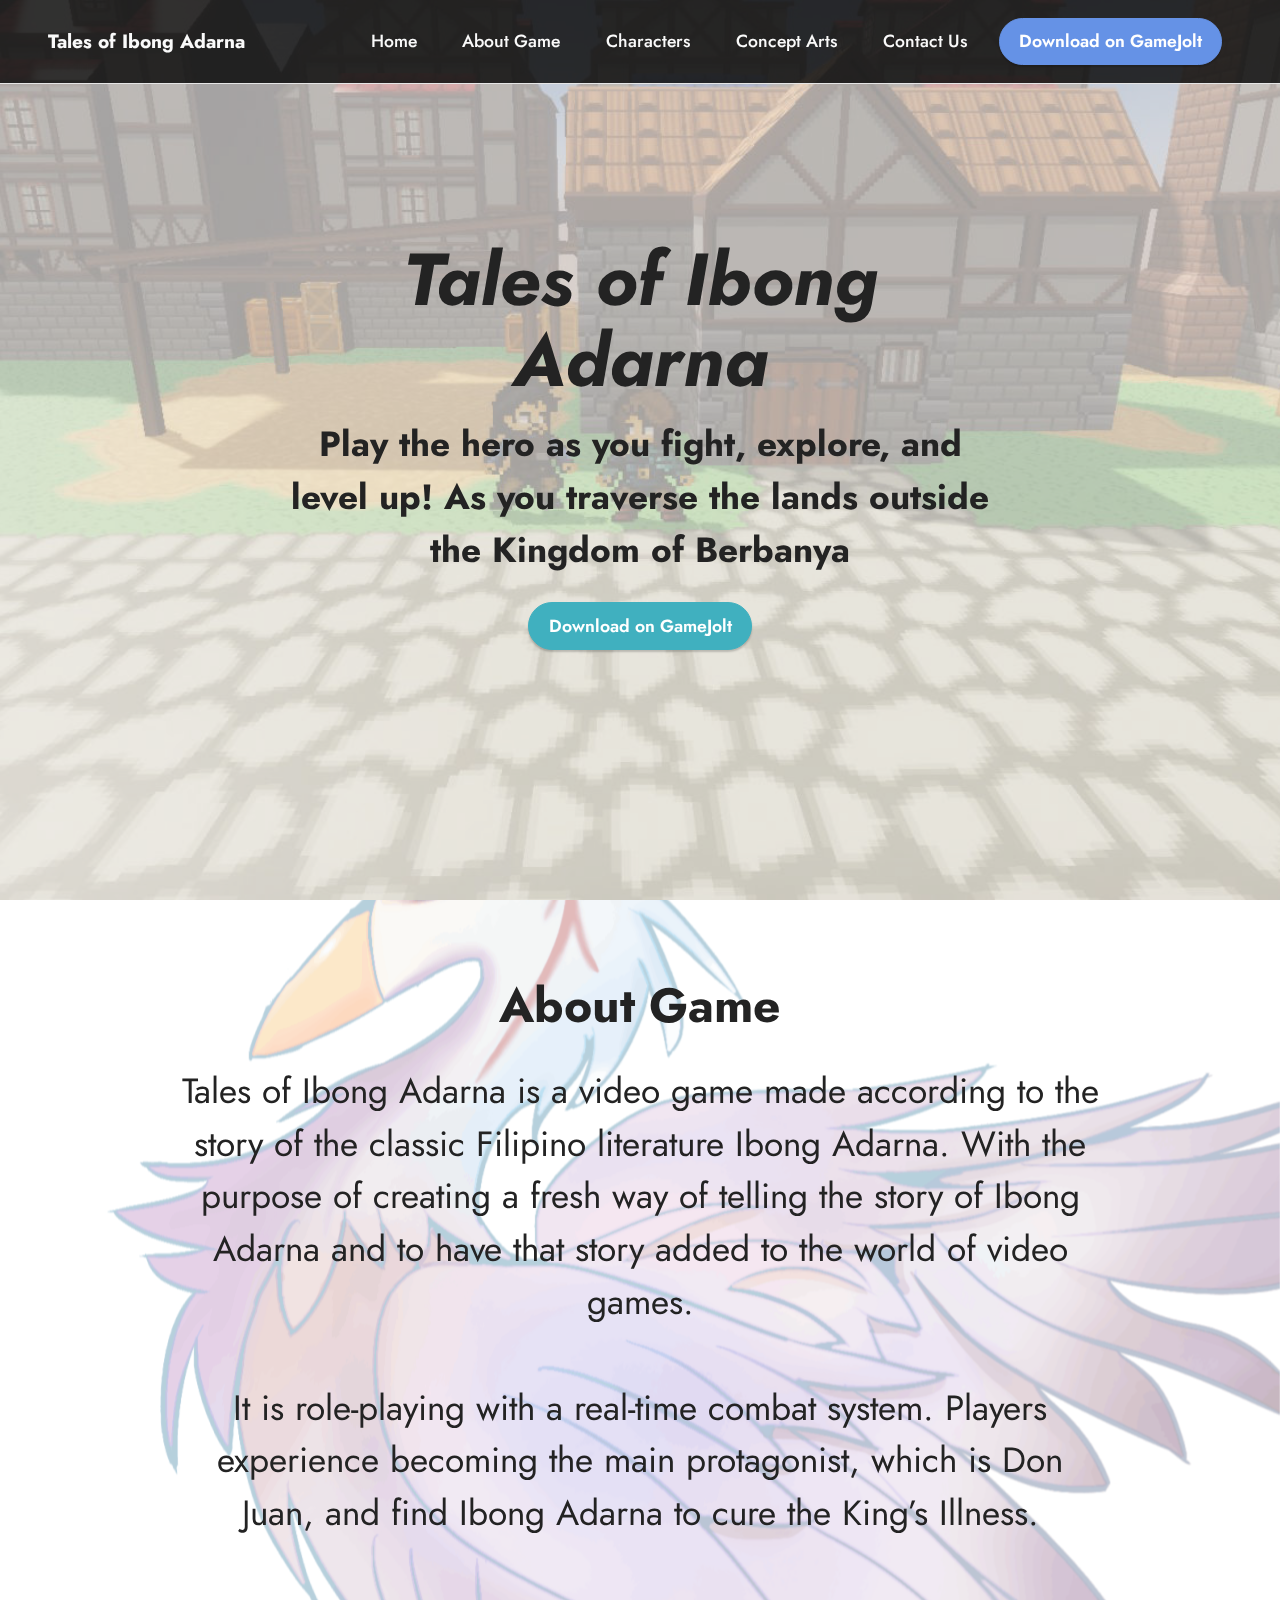
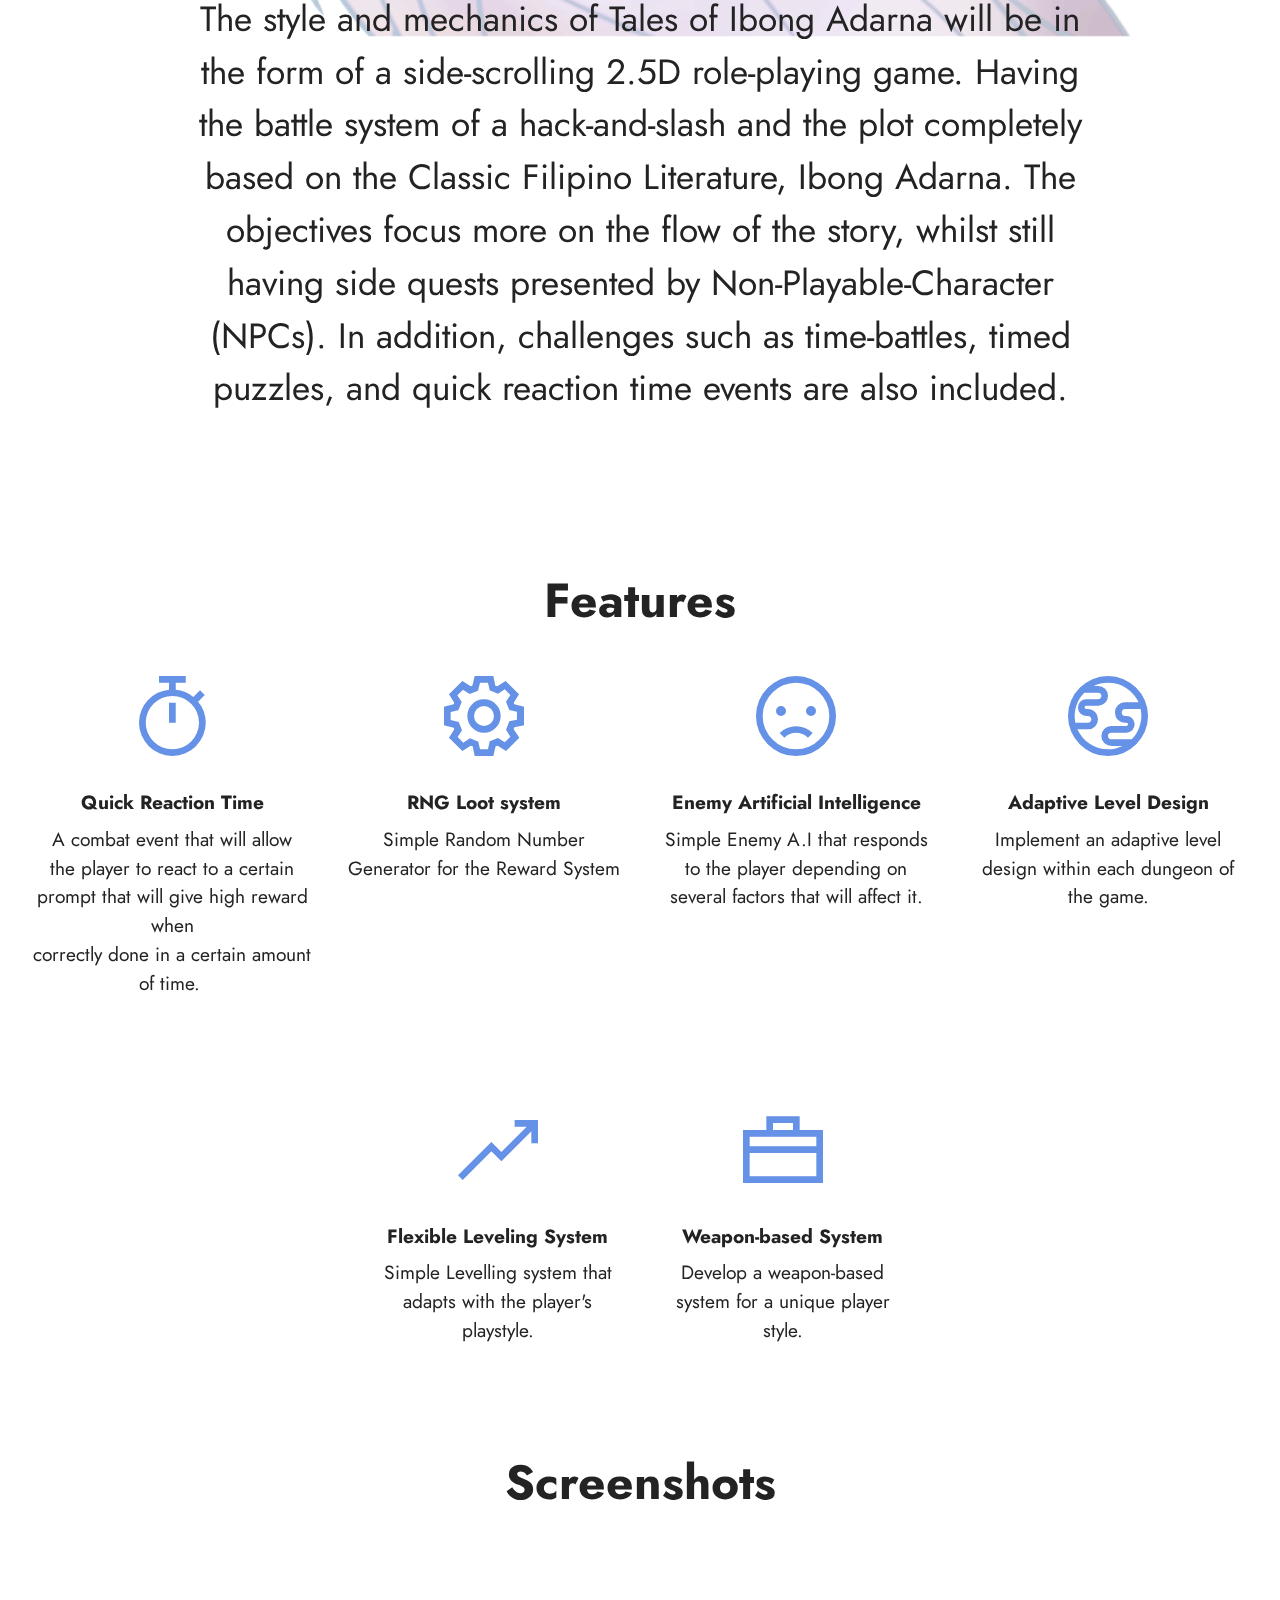
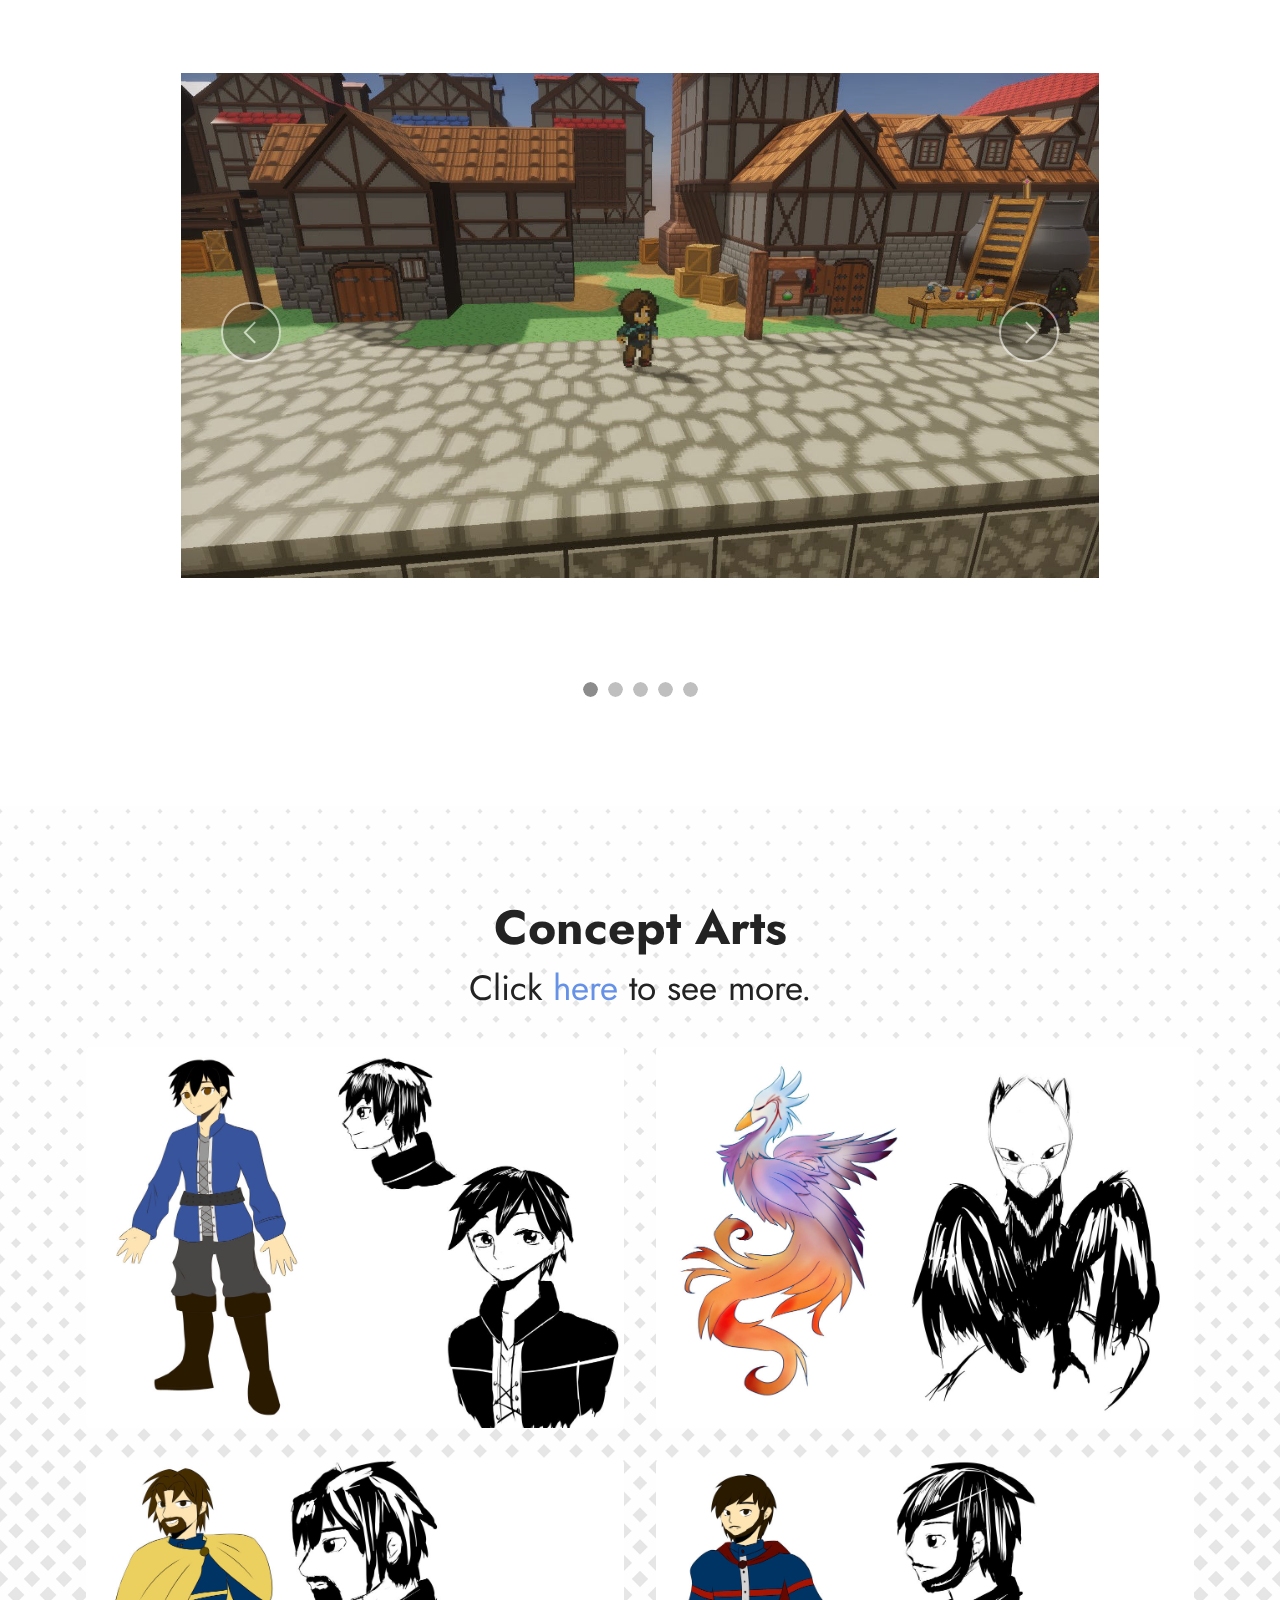
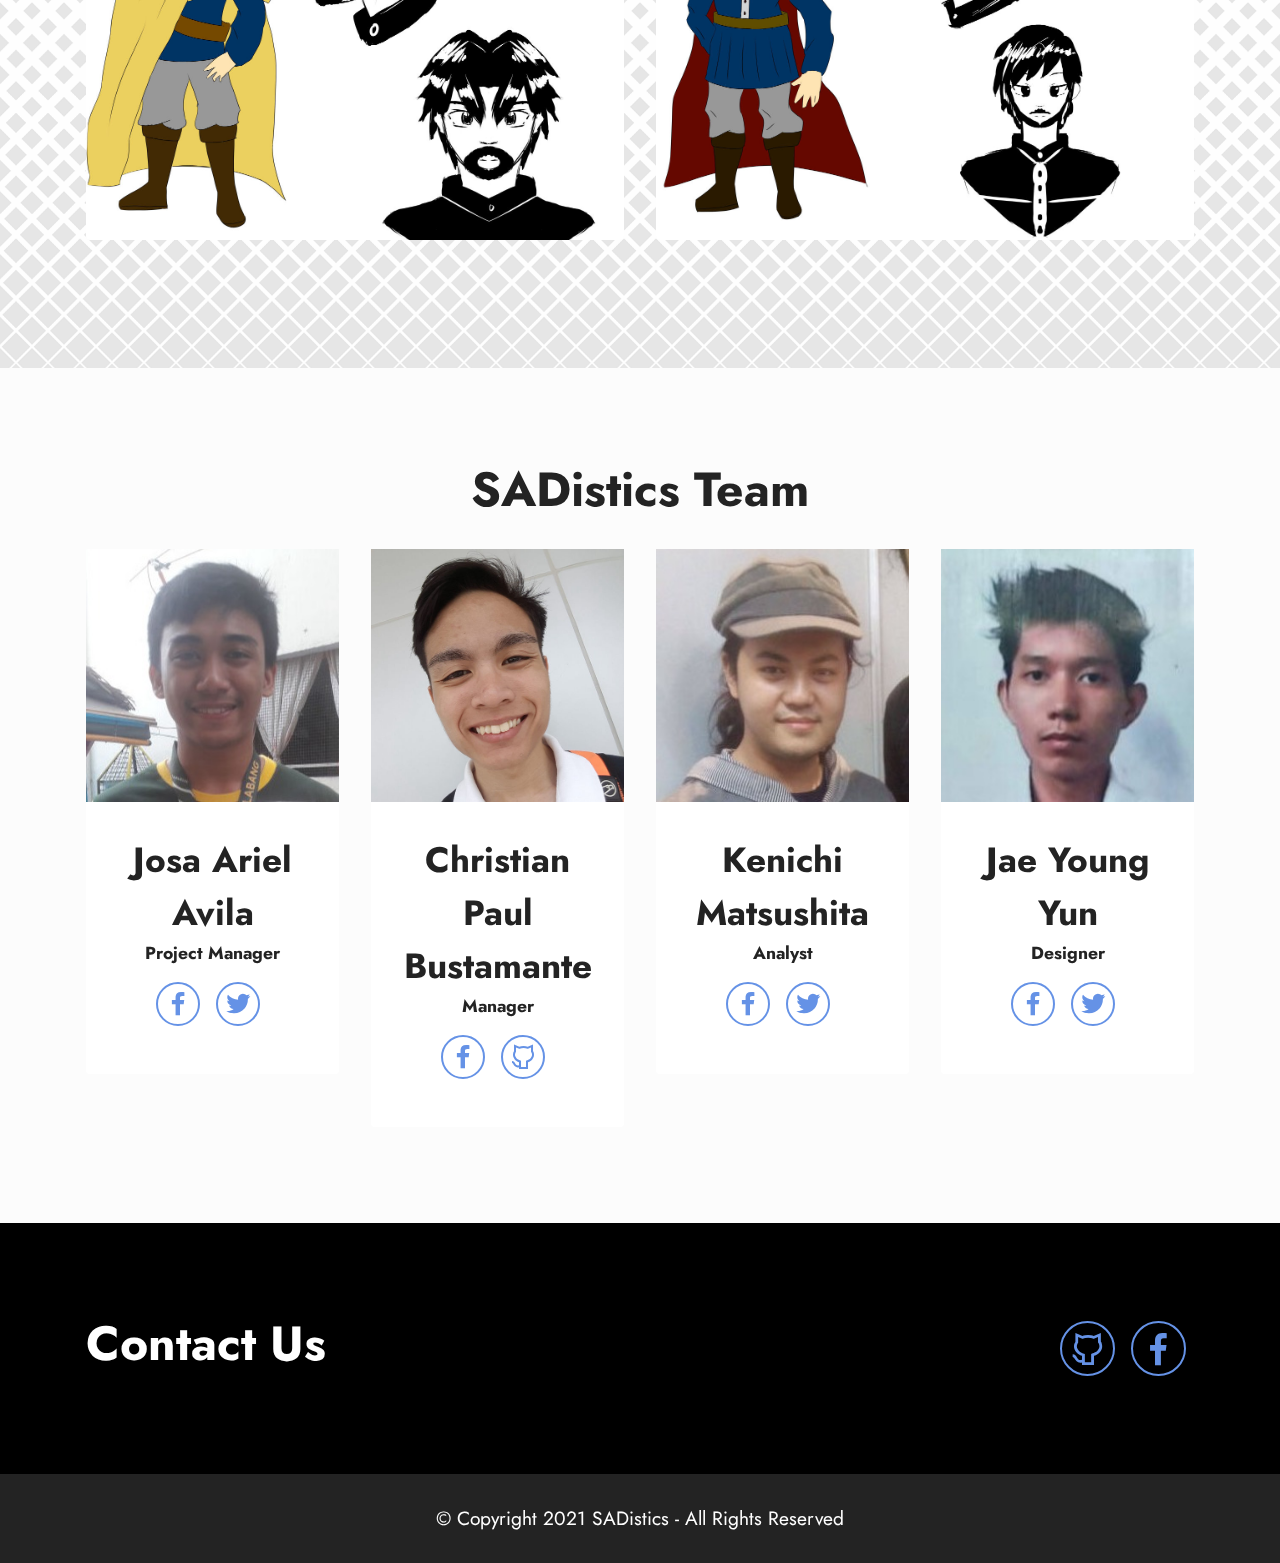
==== index.html @ 3f28f68b "Added more pics" ====
<!DOCTYPE html>
<html  >
<head>
  <!-- Site made with Mobirise Website Builder v5.4.1, https://mobirise.com -->
  <meta charset="UTF-8">
  <meta http-equiv="X-UA-Compatible" content="IE=edge">
  <meta name="generator" content="Mobirise v5.4.1, mobirise.com">
  <meta name="viewport" content="width=device-width, initial-scale=1, minimum-scale=1">
  <link rel="shortcut icon" href="assets/images/Ibong Adarna-modified.png" type="image/x-icon">
  <meta name="description" content="">
  
  
  <title>Tales of Ibong Adarna</title>
  <link rel="stylesheet" href="assets/web/assets/mobirise-icons2/mobirise2.css">
  <link rel="stylesheet" href="assets/bootstrap/css/bootstrap.min.css">
  <link rel="stylesheet" href="assets/bootstrap/css/bootstrap-grid.min.css">
  <link rel="stylesheet" href="assets/bootstrap/css/bootstrap-reboot.min.css">
  <link rel="stylesheet" href="assets/parallax/jarallax.css">
  <link rel="stylesheet" href="assets/dropdown/css/style.css">
  <link rel="stylesheet" href="assets/socicon/css/styles.css">
  <link rel="stylesheet" href="assets/theme/css/style.css">
  <link rel="preload" href="https://fonts.googleapis.com/css?family=Jost:100,200,300,400,500,600,700,800,900,100i,200i,300i,400i,500i,600i,700i,800i,900i&display=swap" as="style" onload="this.onload=null;this.rel='stylesheet'">
  <noscript><link rel="stylesheet" href="https://fonts.googleapis.com/css?family=Jost:100,200,300,400,500,600,700,800,900,100i,200i,300i,400i,500i,600i,700i,800i,900i&display=swap"></noscript>
  <link rel="preload" as="style" href="assets/mobirise/css/mbr-additional.css"><link rel="stylesheet" href="assets/mobirise/css/mbr-additional.css" type="text/css">
  
  
  
  
</head>
<body>
  
  <section data-bs-version="5.1" class="menu cid-s48OLK6784" once="menu" id="menu1-h">
    
    <nav class="navbar navbar-dropdown navbar-fixed-top navbar-expand-lg">
        <div class="container-fluid">
            <div class="navbar-brand">
                
                <span class="navbar-caption-wrap"><a class="navbar-caption text-white text-primary display-7" href="index.html">Tales of Ibong Adarna</a></span>
            </div>
            <button class="navbar-toggler" type="button" data-toggle="collapse" data-bs-toggle="collapse" data-target="#navbarSupportedContent" data-bs-target="#navbarSupportedContent" aria-controls="navbarNavAltMarkup" aria-expanded="false" aria-label="Toggle navigation">
                <div class="hamburger">
                    <span></span>
                    <span></span>
                    <span></span>
                    <span></span>
                </div>
            </button>
            <div class="collapse navbar-collapse" id="navbarSupportedContent">
                <ul class="navbar-nav nav-dropdown" data-app-modern-menu="true"><li class="nav-item"><a class="nav-link link text-white text-primary display-4" href="index.html">Home</a></li>
                    <li class="nav-item"><a class="nav-link link text-white text-primary display-4" href="index.html#content4-m">About Game</a></li><li class="nav-item"><a class="nav-link link text-white text-primary display-4" href="Characters.html">Characters</a></li><li class="nav-item"><a class="nav-link link text-white text-primary display-4" href="Concept Art.html">Concept Arts</a></li><li class="nav-item"><a class="nav-link link text-white text-primary display-4" href="index.html#contacts4-r">Contact Us</a></li></ul>
                
                <div class="navbar-buttons mbr-section-btn"><a class="btn btn-primary display-4" href="https://gamejolt.com/games/TOIA/654163">Download on GameJolt</a></div>
            </div>
        </div>
    </nav>

</section>

<section data-bs-version="5.1" class="header1 cid-s48MCQYojq mbr-fullscreen mbr-parallax-background" id="header1-f">

    

    <div class="mbr-overlay" style="opacity: 0.6; background-color: rgb(255, 255, 255);"></div>

    <div class="align-center container">
        <div class="row justify-content-center">
            <div class="col-12 col-lg-8">
                <h1 class="mbr-section-title mbr-fonts-style mb-3 display-1"><strong><em>Tales of Ibong Adarna</em></strong></h1>
                
                <p class="mbr-text mbr-fonts-style display-5"><strong>Play the hero as you fight, explore, and level up! As you traverse the lands outside the Kingdom of Berbanya</strong></p>
                <div class="mbr-section-btn mt-3"><a class="btn btn-success display-4" href="https://gamejolt.com/games/TOIA/654163" target="_blank">Download on GameJolt</a></div>
            </div>
        </div>
    </div>
</section>

<section data-bs-version="5.1" class="content4 cid-sMWT98Rcn4 mbr-parallax-background" id="content4-m">
    
    <div class="mbr-overlay" style="opacity: 0.7; background-color: rgb(255, 255, 255);">
    </div>
    <div class="container">
        <div class="row justify-content-center">
            <div class="title col-md-12 col-lg-10">
                <h3 class="mbr-section-title mbr-fonts-style align-center mb-4 display-2">
                    <strong>About Game</strong></h3>
                <h4 class="mbr-section-subtitle align-center mbr-fonts-style mb-4 display-5">Tales of Ibong Adarna is a video game made according to the story of the classic Filipino literature Ibong Adarna. With the purpose of creating a fresh way of telling the story of Ibong Adarna and to have that story added to the world of video games.<div><br></div><div>It is role-playing with a real-time combat system. Players experience becoming the main protagonist, which is Don Juan, and find Ibong Adarna to cure the King’s Illness.</div><div><br></div><div>The style and mechanics of Tales of Ibong Adarna will be in the form of a side-scrolling 2.5D role-playing game. Having the battle system of a hack-and-slash and the plot completely based on the Classic Filipino Literature, Ibong Adarna. The objectives focus more on the flow of the story, whilst still having side quests presented by Non-Playable-Character (NPCs). In addition, challenges such as time-battles, timed puzzles, and quick reaction time events are also included.</div></h4>
                
            </div>
        </div>
    </div>
</section>

<section data-bs-version="5.1" class="features1 cid-sMX2LjzIex" id="features1-p">
    

    
    <div class="container-fluid">
        <div class="row">
            <div class="col-12">
                <h3 class="mbr-section-title mbr-fonts-style align-center mb-0 display-2">
                    <strong>Features</strong>
                </h3>
                
            </div>
        </div>
        <div class="row">
            <div class="card col-12 col-md-6 col-lg-3">
                <div class="card-wrapper">
                    <div class="card-box align-center">
                        <div class="iconfont-wrapper">
                            <span class="mbr-iconfont mobi-mbri-timer mobi-mbri"></span>
                        </div>
                        <h5 class="card-title mbr-fonts-style display-7"><strong>Quick Reaction Time</strong></h5>
                        <p class="card-text mbr-fonts-style display-7">A combat event that will allow
<br>the player to react to a certain prompt that will give high reward when
<br>correctly done in a certain amount of time.&nbsp;</p>
                    </div>
                </div>
            </div>
            <div class="card col-12 col-md-6 col-lg-3">
                <div class="card-wrapper">
                    <div class="card-box align-center">
                        <div class="iconfont-wrapper">
                            <span class="mbr-iconfont mobi-mbri-setting mobi-mbri"></span>
                        </div>
                        <h5 class="card-title mbr-fonts-style display-7"><strong>RNG Loot system</strong></h5>
                        <p class="card-text mbr-fonts-style display-7">Simple Random Number Generator for the Reward System</p>
                    </div>
                </div>
            </div>
            <div class="card col-12 col-md-6 col-lg-3">
                <div class="card-wrapper">
                    <div class="card-box align-center">
                        <div class="iconfont-wrapper">
                            <span class="mbr-iconfont mobi-mbri-sad-face mobi-mbri"></span>
                        </div>
                        <h5 class="card-title mbr-fonts-style display-7"><strong>Enemy Artificial Intelligence</strong></h5>
                        <p class="card-text mbr-fonts-style display-7">Simple Enemy A.I that responds to the player depending on several factors that will affect it.</p>
                    </div>
                </div>
            </div>
            <div class="card col-12 col-md-6 col-lg-3">
                <div class="card-wrapper">
                    <div class="card-box align-center">
                        <div class="iconfont-wrapper">
                            <span class="mbr-iconfont mobi-mbri-globe mobi-mbri"></span>
                        </div>
                        <h5 class="card-title mbr-fonts-style display-7"><strong>Adaptive Level Design</strong></h5>
                        <p class="card-text mbr-fonts-style display-7">Implement an adaptive level design within each dungeon of the game.</p>
                    </div>
                </div>
            </div>
        </div>
    </div>
</section>

<section data-bs-version="5.1" class="features1 cid-sMX3qSSqp1" id="features1-q">
    

    
    <div class="container">
        <div class="row">
            
        </div>
        <div class="row">
            <div class="card col-12 col-md-6 col-lg-3">
                <div class="card-wrapper">
                    <div class="card-box align-center">
                        <div class="iconfont-wrapper">
                            <span class="mbr-iconfont mobi-mbri-growing-chart mobi-mbri"></span>
                        </div>
                        <h5 class="card-title mbr-fonts-style display-7"><strong>Flexible Leveling System</strong></h5>
                        <p class="card-text mbr-fonts-style display-7">Simple Levelling system that adapts with the player's playstyle.</p>
                    </div>
                </div>
            </div>
            <div class="card col-12 col-md-6 col-lg-3">
                <div class="card-wrapper">
                    <div class="card-box align-center">
                        <div class="iconfont-wrapper">
                            <span class="mbr-iconfont mobi-mbri-briefcase mobi-mbri"></span>
                        </div>
                        <h5 class="card-title mbr-fonts-style display-7"><strong>Weapon-based System</strong></h5>
                        <p class="card-text mbr-fonts-style display-7">Develop a weapon-based system for a unique player style.</p>
                    </div>
                </div>
            </div>
            
            
        </div>
    </div>
</section>

<section data-bs-version="5.1" class="share3 cid-sMX9QotoDM" id="share3-v">
    
     
    
    

    <div class="container">
        <div class="media-container-row">
            <div class="col-12">
                <h3 class="mbr-section-title align-center mb-3 mbr-fonts-style display-2">
                    <strong>Screenshots</strong></h3>
                <div class="social-list align-center">
                   
                    
                        
                        
                        
                        
                        
                        
                        
                        
                        
                        
                </div>
            </div>
        </div>
    </div>
</section>

<section data-bs-version="5.1" class="slider2 cid-sMX97HHnfv" id="slider2-s">
    

    
    <div class="container">
        <div class="row justify-content-center">
            <div class="col-12 col-md-10">
                <div class="carousel slide carousel-fade" id="sNUJNuT79c" data-ride="carousel" data-bs-ride="carousel" data-interval="5000" data-bs-interval="5000">
                    
                    <ol class="carousel-indicators">
                        <li data-slide-to="0" data-bs-slide-to="0" class="active" data-target="#sNUJNuT79c" data-bs-target="#sNUJNuT79c"></li><li data-slide-to="1" data-bs-slide-to="1" class="" data-target="#sNUJNuT79c" data-bs-target="#sNUJNuT79c"></li><li data-slide-to="2" data-bs-slide-to="2" class="" data-target="#sNUJNuT79c" data-bs-target="#sNUJNuT79c"></li><li data-slide-to="3" data-bs-slide-to="3" class="" data-target="#sNUJNuT79c" data-bs-target="#sNUJNuT79c"></li><li data-slide-to="4" data-bs-slide-to="4" class="" data-target="#sNUJNuT79c" data-bs-target="#sNUJNuT79c"></li>
                        
                        
                    </ol>
                    <div class="carousel-inner">
                        
                        
                        <div class="carousel-item slider-image item active">
                            <div class="item-wrapper">
                                <img class="d-block w-100" src="assets/images/screenshot-2021-11-06-015737-1397x769.jpg" data-slide-to="0" data-bs-slide-to="0">
                                
                            </div>
                        </div><div class="carousel-item slider-image item">
                            <div class="item-wrapper">
                                <img class="d-block w-100" src="assets/images/screenshot-2021-11-06-015721-1424x782.jpg" data-slide-to="1" data-bs-slide-to="1">
                                
                            </div>
                        </div><div class="carousel-item slider-image item">
                            <div class="item-wrapper">
                                <img class="d-block w-100" src="assets/images/screenshot-2021-11-06-020337-1214x680.jpg" data-slide-to="2" data-bs-slide-to="2">
                                
                            </div>
                        </div><div class="carousel-item slider-image item">
                            <div class="item-wrapper">
                                <img class="d-block w-100" src="assets/images/screenshot-2021-11-06-020159-1213x680.jpg" data-slide-to="3" data-bs-slide-to="3">
                                
                            </div>
                        </div><div class="carousel-item slider-image item">
                            <div class="item-wrapper">
                                <img class="d-block w-100" src="assets/images/screenshot-2021-11-06-020337-1213x679.jpg" data-slide-to="5" data-bs-slide-to="5">
                                
                            </div>
                        </div>
                    </div>
                    <a class="carousel-control carousel-control-prev" role="button" data-slide="prev" data-bs-slide="prev" href="#sNUJNuT79c">
                        <span class="mobi-mbri mobi-mbri-arrow-prev" aria-hidden="true"></span>
                        <span class="sr-only visually-hidden">Previous</span>
                    </a>
                    <a class="carousel-control carousel-control-next" role="button" data-slide="next" data-bs-slide="next" href="#sNUJNuT79c">
                        <span class="mobi-mbri mobi-mbri-arrow-next" aria-hidden="true"></span>
                        <span class="sr-only visually-hidden">Next</span>
                    </a>
                </div>
            </div>
        </div>
    </div>
</section>

<section data-bs-version="5.1" class="gallery1 cid-sMX1sQ1RE9" id="gallery1-o">
    
    <div class="mbr-overlay"></div>
    <div class="container">
        <div class="mbr-section-head">
            <h4 class="mbr-section-title mbr-fonts-style align-center mb-0 display-2">
                <strong>Concept Arts</strong></h4>
            <h5 class="mbr-section-subtitle mbr-fonts-style align-center mb-0 mt-2 display-5">
                Click <a href="Concept Art.html" class="text-primary">here</a> to see more.</h5>
        </div>
        <div class="row mt-4">
            <div class="item features-image сol-12 col-md-6 col-lg-6">
                <div class="item-wrapper">
                    <div class="item-img">
                        <img src="assets/images/don-juan-1288x911.jpg" alt="">
                    </div>
                    
                    
                </div>
            </div>
            <div class="item features-image сol-12 col-md-6 col-lg-6">
                <div class="item-wrapper">
                    <div class="item-img">
                        <img src="assets/images/ibong-adarna-1288x911.jpg" alt="">
                    </div>
                    
                    
                </div>
            </div>
            <div class="item features-image сol-12 col-md-6 col-lg-6">
                <div class="item-wrapper">
                    <div class="item-img">
                        <img src="assets/images/don-pedro-1288x911.jpg" alt="">
                    </div>
                    
                    
                </div>
            </div>
            <div class="item features-image сol-12 col-md-6 col-lg-6">
                <div class="item-wrapper">
                    <div class="item-img">
                        <img src="assets/images/don-diego-1288x911.jpg" alt="" title="">
                    </div>
                    
                    
                </div>
            </div>
        </div>
    </div>
</section>

<section data-bs-version="5.1" class="team1 cid-sMWVrk7THb mbr-parallax-background" id="team1-n">
    

    <div class="mbr-overlay" style="opacity: 0.5; background-color: rgb(250, 250, 250);">
    </div>
    <div class="container">
        <div class="row justify-content-center">
            <div class="col-12">
                <h3 class="mbr-section-title mbr-fonts-style align-center mb-4 display-2">
                    <strong>SADistics Team</strong></h3>
                
            </div>
            <div class="col-sm-6 col-lg-3">
                <div class="card-wrap">
                    <div class="image-wrap">
                        <img src="assets/images/20190202-120420-596x795.jpeg" alt="">
                    </div>
                    <div class="content-wrap">
                        <h5 class="mbr-section-title card-title mbr-fonts-style align-center m-0 display-5">
                            <strong>Josa Ariel Avila</strong></h5>
                        <h6 class="mbr-role mbr-fonts-style align-center mb-3 display-4">
                            <strong>Project Manager</strong></h6>
                        
                        <div class="social-row display-7">
                            <div class="soc-item">
                                <a href="https://www.facebook.com/dew.avila.5" target="_blank">
                                    <span class="mbr-iconfont socicon-facebook socicon"></span>
                                </a>
                            </div>
                            <div class="soc-item">
                                <a href="https://twitter.com/mobirise" target="_blank">
                                    <span class="mbr-iconfont socicon socicon-twitter"></span>
                                </a>
                            </div>
                            
                            
                            
                        </div>
                        
                    </div>
                </div>
            </div>

            <div class="col-sm-6 col-lg-3">
                <div class="card-wrap">
                    <div class="image-wrap">
                        <img src="assets/images/60787779-3121677561177510-4733407801072680960-o-596x597.jpg" alt="cbustamante">
                    </div>
                    <div class="content-wrap">
                        <h5 class="mbr-section-title card-title mbr-fonts-style align-center m-0 display-5">
                            <strong>Christian Paul Bustamante</strong></h5>
                        <h6 class="mbr-role mbr-fonts-style align-center mb-3 display-4">
                            <strong>Manager</strong>
                        </h6>
                        
                        <div class="social-row display-7">
                            <div class="soc-item">
                                <a href="https://www.facebook.com/scorpion400" target="_blank">
                                    <span class="mbr-iconfont socicon-facebook socicon"></span>
                                </a>
                            </div>
                            <div class="soc-item">
                                <a href="https://github.com/CPaulBus" target="_blank">
                                    <span class="mbr-iconfont mobi-mbri-github mobi-mbri"></span>
                                </a>
                            </div>
                            
                            
                            
                        </div>
                        
                    </div>
                </div>
            </div>

            <div class="col-sm-6 col-lg-3">
                <div class="card-wrap">
                    <div class="image-wrap">
                        <img src="assets/images/14856171-10208077888968582-1699154858014528946-o-596x596.jpeg" alt="">
                    </div>
                    <div class="content-wrap">
                        <h5 class="mbr-section-title card-title mbr-fonts-style align-center m-0 display-5">
                            <strong>Kenichi Matsushita</strong></h5>
                        <h6 class="mbr-role mbr-fonts-style align-center mb-3 display-4">
                            <strong>Analyst</strong>
                        </h6>
                        
                        <div class="social-row display-7">
                            <div class="soc-item">
                                <a href="https://www.facebook.com/kenichimp" target="_blank">
                                    <span class="mbr-iconfont socicon-facebook socicon"></span>
                                </a>
                            </div>
                            <div class="soc-item">
                                <a href="https://twitter.com/mobirise" target="_blank">
                                    <span class="mbr-iconfont socicon socicon-twitter"></span>
                                </a>
                            </div>
                            
                            
                            
                        </div>
                        
                    </div>
                </div>
            </div>

            <div class="col-sm-6 col-lg-3">
                <div class="card-wrap">
                    <div class="image-wrap">
                        <img src="assets/images/247086617-192881232892862-3870663640726623766-n-1-596x795.jpeg" alt="">
                    </div>
                    <div class="content-wrap">
                        <h5 class="mbr-section-title card-title mbr-fonts-style align-center m-0 display-5">
                            <strong>Jae Young Yun</strong></h5>
                        <h6 class="mbr-role mbr-fonts-style align-center mb-3 display-4">
                            <strong>Designer</strong>
                        </h6>
                        
                        <div class="social-row display-7">
                            <div class="soc-item">
                                <a href="https://www.facebook.com/Mobirise/" target="_blank">
                                    <span class="mbr-iconfont socicon socicon-facebook"></span>
                                </a>
                            </div>
                            <div class="soc-item">
                                <a href="https://twitter.com/mobirise" target="_blank">
                                    <span class="mbr-iconfont socicon socicon-twitter"></span>
                                </a>
                            </div>
                            
                            
                            
                        </div>
                        
                    </div>
                </div>
            </div>
        </div>
    </div>
</section>

<section data-bs-version="5.1" class="contacts4 cid-sMX4lebOwC" id="contacts4-r">

    

    

    <div class="container">
        <div class="row align-items-center justify-content-center">
            <div class="text-content col-12 col-md-6">
                <h2 class="mbr-section-title mbr-fonts-style display-2">
                    <strong>Contact Us</strong></h2>
                
            </div>
            <div class="icons d-flex align-items-center col-12 col-md-6 justify-content-end mt-md-0 mt-2 flex-wrap">
                <a href="https://github.com/SADistics" target="_blank">
                    <span class="mbr-iconfont mbr-iconfont-social mobi-mbri-github mobi-mbri"></span>
                </a>
                <a href="https://www.facebook.com/SADistics-106588901821687/" target="_blank">
                    <span class="mbr-iconfont mbr-iconfont-social socicon-facebook socicon"></span>
                </a>
                
                
                
                
                
                
                
                
            </div>
        </div>
    </div>
    
</section>

<section data-bs-version="5.1" class="footer7 cid-sMX9GdyUiE" once="footers" id="footer7-u">

    

    

    <div class="container">
        <div class="media-container-row align-center mbr-white">
            <div class="col-12">
                <p class="mbr-text mb-0 mbr-fonts-style display-7">
                    © Copyright 2021 SADistics - All Rights Reserved
                </p>
            </div>
        </div>
    </div>
</section><section style="background-color: #282424; font-family: -apple-system, BlinkMacSystemFont, 'Segoe UI', 'Roboto', 'Helvetica Neue', Arial, sans-serif; color:#aaa; font-size:12px; padding: 0; align-items: center; display: flex;"><a href="" style="flex: 1 1; height: 0rem; padding-left: 1rem;"></a><p style="flex: 0 0 auto; margin:0; padding-right:1rem;"><a href="https://mobirise.site/i" style="color:#aaa;"></a></p></section><script src="assets/bootstrap/js/bootstrap.bundle.min.js"></script>  <script src="assets/parallax/jarallax.js"></script>  <script src="assets/smoothscroll/smooth-scroll.js"></script>  <script src="assets/ytplayer/index.js"></script>  <script src="assets/dropdown/js/navbar-dropdown.js"></script>  <script src="assets/sociallikes/social-likes.js"></script>  <script src="assets/theme/js/script.js"></script>  
  
  
 <div id="scrollToTop" class="scrollToTop mbr-arrow-up"><a style="text-align: center;"><i class="mbr-arrow-up-icon mbr-arrow-up-icon-cm cm-icon cm-icon-smallarrow-up"></i></a></div>
  </body>
</html>
---- assets/web/assets/mobirise-icons2/mobirise2.css ----
@font-face {
  font-family: 'Moririse2';
  font-display: swap;
  src:  url('mobirise2.eot?f2bix4');
  src:  url('mobirise2.eot?f2bix4#iefix') format('embedded-opentype'),
    url('mobirise2.ttf?f2bix4') format('truetype'),
    url('mobirise2.woff?f2bix4') format('woff'),
    url('mobirise2.svg?f2bix4#mobirise2') format('svg');
  font-weight: normal;
  font-style: normal;
}

[class^="mobi-"], [class*=" mobi-"] {
  /* use !important to prevent issues with browser extensions that change fonts */
  font-family: 'Moririse2' !important;
  speak: none;
  font-style: normal;
  font-weight: normal;
  font-variant: normal;
  text-transform: none;
  line-height: 1;

  /* Better Font Rendering =========== */
  -webkit-font-smoothing: antialiased;
  -moz-osx-font-smoothing: grayscale;
}

.mobi-mbri-add-submenu:before {
  content: "\e900";
}
.mobi-mbri-alert:before {
  content: "\e901";
}
.mobi-mbri-align-center:before {
  content: "\e902";
}
.mobi-mbri-align-justify:before {
  content: "\e903";
}
.mobi-mbri-align-left:before {
  content: "\e904";
}
.mobi-mbri-align-right:before {
  content: "\e905";
}
.mobi-mbri-android:before {
  content: "\e906";
}
.mobi-mbri-apple:before {
  content: "\e907";
}
.mobi-mbri-arrow-down:before {
  content: "\e908";
}
.mobi-mbri-arrow-next:before {
  content: "\e909";
}
.mobi-mbri-arrow-prev:before {
  content: "\e90a";
}
.mobi-mbri-arrow-up:before {
  content: "\e90b";
}
.mobi-mbri-bold:before {
  content: "\e90c";
}
.mobi-mbri-bookmark:before {
  content: "\e90d";
}
.mobi-mbri-bootstrap:before {
  content: "\e90e";
}
.mobi-mbri-briefcase:before {
  content: "\e90f";
}
.mobi-mbri-browse:before {
  content: "\e910";
}
.mobi-mbri-bulleted-list:before {
  content: "\e911";
}
.mobi-mbri-calendar:before {
  content: "\e912";
}
.mobi-mbri-camera:before {
  content: "\e913";
}
.mobi-mbri-cart-add:before {
  content: "\e914";
}
.mobi-mbri-cart-full:before {
  content: "\e915";
}
.mobi-mbri-cash:before {
  content: "\e916";
}
.mobi-mbri-change-style:before {
  content: "\e917";
}
.mobi-mbri-chat:before {
  content: "\e918";
}
.mobi-mbri-clock:before {
  content: "\e919";
}
.mobi-mbri-close:before {
  content: "\e91a";
}
.mobi-mbri-cloud:before {
  content: "\e91b";
}
.mobi-mbri-code:before {
  content: "\e91c";
}
.mobi-mbri-contact-form:before {
  content: "\e91d";
}
.mobi-mbri-credit-card:before {
  content: "\e91e";
}
.mobi-mbri-cursor-click:before {
  content: "\e91f";
}
.mobi-mbri-cust-feedback:before {
  content: "\e920";
}
.mobi-mbri-database:before {
  content: "\e921";
}
.mobi-mbri-delivery:before {
  content: "\e922";
}
.mobi-mbri-desktop:before {
  content: "\e923";
}
.mobi-mbri-devices:before {
  content: "\e924";
}
.mobi-mbri-down:before {
  content: "\e925";
}
.mobi-mbri-download-2:before {
  content: "\e926";
}
.mobi-mbri-download:before {
  content: "\e927";
}
.mobi-mbri-drag-n-drop-2:before {
  content: "\e928";
}
.mobi-mbri-drag-n-drop:before {
  content: "\e929";
}
.mobi-mbri-edit-2:before {
  content: "\e92a";
}
.mobi-mbri-edit:before {
  content: "\e92b";
}
.mobi-mbri-error:before {
  content: "\e92c";
}
.mobi-mbri-extension:before {
  content: "\e92d";
}
.mobi-mbri-features:before {
  content: "\e92e";
}
.mobi-mbri-file:before {
  content: "\e92f";
}
.mobi-mbri-flag:before {
  content: "\e930";
}
.mobi-mbri-folder:before {
  content: "\e931";
}
.mobi-mbri-gift:before {
  content: "\e932";
}
.mobi-mbri-github:before {
  content: "\e933";
}
.mobi-mbri-globe-2:before {
  content: "\e934";
}
.mobi-mbri-globe:before {
  content: "\e935";
}
.mobi-mbri-growing-chart:before {
  content: "\e936";
}
.mobi-mbri-hearth:before {
  content: "\e937";
}
.mobi-mbri-help:before {
  content: "\e938";
}
.mobi-mbri-home:before {
  content: "\e939";
}
.mobi-mbri-hot-cup:before {
  content: "\e93a";
}
.mobi-mbri-idea:before {
  content: "\e93b";
}
.mobi-mbri-image-gallery:before {
  content: "\e93c";
}
.mobi-mbri-image-slider:before {
  content: "\e93d";
}
.mobi-mbri-info:before {
  content: "\e93e";
}
.mobi-mbri-italic:before {
  content: "\e93f";
}
.mobi-mbri-key:before {
  content: "\e940";
}
.mobi-mbri-laptop:before {
  content: "\e941";
}
.mobi-mbri-layers:before {
  content: "\e942";
}
.mobi-mbri-left-right:before {
  content: "\e943";
}
.mobi-mbri-left:before {
  content: "\e944";
}
.mobi-mbri-letter:before {
  content: "\e945";
}
.mobi-mbri-like:before {
  content: "\e946";
}
.mobi-mbri-link:before {
  content: "\e947";
}
.mobi-mbri-lock:before {
  content: "\e948";
}
.mobi-mbri-login:before {
  content: "\e949";
}
.mobi-mbri-logout:before {
  content: "\e94a";
}
.mobi-mbri-magic-stick:before {
  content: "\e94b";
}
.mobi-mbri-map-pin:before {
  content: "\e94c";
}
.mobi-mbri-menu:before {
  content: "\e94d";
}
.mobi-mbri-mobile-2:before {
  content: "\e94e";
}
.mobi-mbri-mobile-horizontal:before {
  content: "\e94f";
}
.mobi-mbri-mobile:before {
  content: "\e950";
}
.mobi-mbri-mobirise:before {
  content: "\e951";
}
.mobi-mbri-more-horizontal:before {
  content: "\e952";
}
.mobi-mbri-more-vertical:before {
  content: "\e953";
}
.mobi-mbri-music:before {
  content: "\e954";
}
.mobi-mbri-new-file:before {
  content: "\e955";
}
.mobi-mbri-numbered-list:before {
  content: "\e956";
}
.mobi-mbri-opened-folder:before {
  content: "\e957";
}
.mobi-mbri-pages:before {
  content: "\e958";
}
.mobi-mbri-paper-plane:before {
  content: "\e959";
}
.mobi-mbri-paperclip:before {
  content: "\e95a";
}
.mobi-mbri-phone:before {
  content: "\e95b";
}
.mobi-mbri-photo:before {
  content: "\e95c";
}
.mobi-mbri-photos:before {
  content: "\e95d";
}
.mobi-mbri-pin:before {
  content: "\e95e";
}
.mobi-mbri-play:before {
  content: "\e95f";
}
.mobi-mbri-plus:before {
  content: "\e960";
}
.mobi-mbri-preview:before {
  content: "\e961";
}
.mobi-mbri-print:before {
  content: "\e962";
}
.mobi-mbri-protect:before {
  content: "\e963";
}
.mobi-mbri-question:before {
  content: "\e964";
}
.mobi-mbri-quote-left:before {
  content: "\e965";
}
.mobi-mbri-quote-right:before {
  content: "\e966";
}
.mobi-mbri-redo:before {
  content: "\e967";
}
.mobi-mbri-refresh:before {
  content: "\e968";
}
.mobi-mbri-responsive-2:before {
  content: "\e969";
}
.mobi-mbri-responsive:before {
  content: "\e96a";
}
.mobi-mbri-right:before {
  content: "\e96b";
}
.mobi-mbri-rocket:before {
  content: "\e96c";
}
.mobi-mbri-sad-face:before {
  content: "\e96d";
}
.mobi-mbri-sale:before {
  content: "\e96e";
}
.mobi-mbri-save:before {
  content: "\e96f";
}
.mobi-mbri-search:before {
  content: "\e970";
}
.mobi-mbri-setting-2:before {
  content: "\e971";
}
.mobi-mbri-setting-3:before {
  content: "\e972";
}
.mobi-mbri-setting:before {
  content: "\e973";
}
.mobi-mbri-share:before {
  content: "\e974";
}
.mobi-mbri-shopping-bag:before {
  content: "\e975";
}
.mobi-mbri-shopping-basket:before {
  content: "\e976";
}
.mobi-mbri-shopping-cart:before {
  content: "\e977";
}
.mobi-mbri-sites:before {
  content: "\e978";
}
.mobi-mbri-smile-face:before {
  content: "\e979";
}
.mobi-mbri-speed:before {
  content: "\e97a";
}
.mobi-mbri-star:before {
  content: "\e97b";
}
.mobi-mbri-success:before {
  content: "\e97c";
}
.mobi-mbri-sun:before {
  content: "\e97d";
}
.mobi-mbri-sun2:before {
  content: "\e97e";
}
.mobi-mbri-tablet-vertical:before {
  content: "\e97f";
}
.mobi-mbri-tablet:before {
  content: "\e980";
}
.mobi-mbri-target:before {
  content: "\e981";
}
.mobi-mbri-timer:before {
  content: "\e982";
}
.mobi-mbri-to-ftp:before {
  content: "\e983";
}
.mobi-mbri-to-local-drive:before {
  content: "\e984";
}
.mobi-mbri-touch-swipe:before {
  content: "\e985";
}
.mobi-mbri-touch:before {
  content: "\e986";
}
.mobi-mbri-trash:before {
  content: "\e987";
}
.mobi-mbri-underline:before {
  content: "\e988";
}
.mobi-mbri-undo:before {
  content: "\e989";
}
.mobi-mbri-unlink:before {
  content: "\e98a";
}
.mobi-mbri-unlock:before {
  content: "\e98b";
}
.mobi-mbri-up-down:before {
  content: "\e98c";
}
.mobi-mbri-up:before {
  content: "\e98d";
}
.mobi-mbri-update:before {
  content: "\e98e";
}
.mobi-mbri-upload-2:before {
  content: "\e98f";
}
.mobi-mbri-upload:before {
  content: "\e990";
}
.mobi-mbri-user-2:before {
  content: "\e991";
}
.mobi-mbri-user:before {
  content: "\e992";
}
.mobi-mbri-users:before {
  content: "\e993";
}
.mobi-mbri-video-play:before {
  content: "\e994";
}
.mobi-mbri-video:before {
  content: "\e995";
}
.mobi-mbri-watch:before {
  content: "\e996";
}
.mobi-mbri-website-theme-2:before {
  content: "\e997";
}
.mobi-mbri-website-theme:before {
  content: "\e998";
}
.mobi-mbri-wifi:before {
  content: "\e999";
}
.mobi-mbri-windows:before {
  content: "\e99a";
}
.mobi-mbri-zoom-in:before {
  content: "\e99b";
}
.mobi-mbri-zoom-out:before {
  content: "\e99c";
}
---- assets/parallax/jarallax.css ----
.jarallax {
    position: relative;
    z-index: 0;
}
.jarallax > .jarallax-img {
    position: absolute;
    object-fit: cover;
    /* support for plugin https://github.com/bfred-it/object-fit-images */
    font-family: 'object-fit: cover;';
    top: 0;
    left: 0;
    width: 100%;
    height: 100%;
    z-index: -1;
}
---- assets/dropdown/css/style.css ----
.navbar-dropdown {
  left: 0;
  padding: 0;
  position: absolute;
  right: 0;
  top: 0;
  transition: all 0.45s ease;
  z-index: 1030;
  background: #282828; }
  .navbar-dropdown .navbar-logo {
    margin-right: 0.8rem;
    transition: margin 0.3s ease-in-out;
    vertical-align: middle; }
    .navbar-dropdown .navbar-logo img {
      height: 3.125rem;
      transition: all 0.3s ease-in-out; }
    .navbar-dropdown .navbar-logo.mbr-iconfont {
      font-size: 3.125rem;
      line-height: 3.125rem; }
  .navbar-dropdown .navbar-caption {
    font-weight: 700;
    white-space: normal;
    vertical-align: -4px;
    line-height: 3.125rem !important; }
    .navbar-dropdown .navbar-caption, .navbar-dropdown .navbar-caption:hover {
      color: inherit;
      text-decoration: none; }
  .navbar-dropdown .mbr-iconfont + .navbar-caption {
    vertical-align: -1px; }
  .navbar-dropdown.navbar-fixed-top {
    position: fixed; }
  .navbar-dropdown .navbar-brand span {
    vertical-align: -4px; }
  .navbar-dropdown.bg-color.transparent {
    background: none; }
  .navbar-dropdown.navbar-short .navbar-brand {
    padding: 0.625rem 0; }
    .navbar-dropdown.navbar-short .navbar-brand span {
      vertical-align: -1px; }
  .navbar-dropdown.navbar-short .navbar-caption {
    line-height: 2.375rem !important;
    vertical-align: -2px; }
  .navbar-dropdown.navbar-short .navbar-logo {
    margin-right: 0.5rem; }
    .navbar-dropdown.navbar-short .navbar-logo img {
      height: 2.375rem; }
    .navbar-dropdown.navbar-short .navbar-logo.mbr-iconfont {
      font-size: 2.375rem;
      line-height: 2.375rem; }
  .navbar-dropdown.navbar-short .mbr-table-cell {
    height: 3.625rem; }
  .navbar-dropdown .navbar-close {
    left: 0.6875rem;
    position: fixed;
    top: 0.75rem;
    z-index: 1000; }
  .navbar-dropdown .hamburger-icon {
    content: "";
    display: inline-block;
    vertical-align: middle;
    width: 16px;
    -webkit-box-shadow: 0 -6px 0 1px #282828,0 0 0 1px #282828,0 6px 0 1px #282828;
    -moz-box-shadow: 0 -6px 0 1px #282828,0 0 0 1px #282828,0 6px 0 1px #282828;
    box-shadow: 0 -6px 0 1px #282828,0 0 0 1px #282828,0 6px 0 1px #282828; }

.dropdown-menu .dropdown-toggle[data-toggle="dropdown-submenu"]::after {
  border-bottom: 0.35em solid transparent;
  border-left: 0.35em solid;
  border-right: 0;
  border-top: 0.35em solid transparent;
  margin-left: 0.3rem; }

.dropdown-menu .dropdown-item:focus {
  outline: 0; }

.nav-dropdown {
  font-size: 0.75rem;
  font-weight: 500;
  height: auto !important; }
  .nav-dropdown .nav-btn {
    padding-left: 1rem; }
  .nav-dropdown .link {
    margin: .667em 1.667em;
    font-weight: 500;
    padding: 0;
    transition: color .2s ease-in-out; }
    .nav-dropdown .link.dropdown-toggle {
      margin-right: 2.583em; }
      .nav-dropdown .link.dropdown-toggle::after {
        margin-left: .25rem;
        border-top: 0.35em solid;
        border-right: 0.35em solid transparent;
        border-left: 0.35em solid transparent;
        border-bottom: 0; }
      .nav-dropdown .link.dropdown-toggle[aria-expanded="true"] {
        margin: 0;
        padding: 0.667em 3.263em  0.667em 1.667em; }
  .nav-dropdown .link::after,
  .nav-dropdown .dropdown-item::after {
    color: inherit; }
  .nav-dropdown .btn {
    font-size: 0.75rem;
    font-weight: 700;
    letter-spacing: 0;
    margin-bottom: 0;
    padding-left: 1.25rem;
    padding-right: 1.25rem; }
  .nav-dropdown .dropdown-menu {
    border-radius: 0;
    border: 0;
    left: 0;
    margin: 0;
    padding-bottom: 1.25rem;
    padding-top: 1.25rem;
    position: relative; }
  .nav-dropdown .dropdown-submenu {
    margin-left: 0.125rem;
    top: 0; }
  .nav-dropdown .dropdown-item {
    font-weight: 500;
    line-height: 2;
    padding: 0.3846em 4.615em 0.3846em 1.5385em;
    position: relative;
    transition: color .2s ease-in-out, background-color .2s ease-in-out; }
    .nav-dropdown .dropdown-item::after {
      margin-top: -0.3077em;
      position: absolute;
      right: 1.1538em;
      top: 50%; }
    .nav-dropdown .dropdown-item:focus, .nav-dropdown .dropdown-item:hover {
      background: none; }

@media (max-width: 767px) {
  .nav-dropdown.navbar-toggleable-sm {
    bottom: 0;
    display: none;
    left: 0;
    overflow-x: hidden;
    position: fixed;
    top: 0;
    transform: translateX(-100%);
    -ms-transform: translateX(-100%);
    -webkit-transform: translateX(-100%);
    width: 18.75rem;
    z-index: 999; } }
.nav-dropdown.navbar-toggleable-xl {
  bottom: 0;
  display: none;
  left: 0;
  overflow-x: hidden;
  position: fixed;
  top: 0;
  transform: translateX(-100%);
  -ms-transform: translateX(-100%);
  -webkit-transform: translateX(-100%);
  width: 18.75rem;
  z-index: 999; }

.nav-dropdown-sm {
  display: block !important;
  overflow-x: hidden;
  overflow: auto;
  padding-top: 3.875rem; }
  .nav-dropdown-sm::after {
    content: "";
    display: block;
    height: 3rem;
    width: 100%; }
  .nav-dropdown-sm.collapse.in ~ .navbar-close {
    display: block !important; }
  .nav-dropdown-sm.collapsing, .nav-dropdown-sm.collapse.in {
    transform: translateX(0);
    -ms-transform: translateX(0);
    -webkit-transform: translateX(0);
    transition: all 0.25s ease-out;
    -webkit-transition: all 0.25s ease-out;
    background: #282828; }
  .nav-dropdown-sm.collapsing[aria-expanded="false"] {
    transform: translateX(-100%);
    -ms-transform: translateX(-100%);
    -webkit-transform: translateX(-100%); }
  .nav-dropdown-sm .nav-item {
    display: block;
    margin-left: 0 !important;
    padding-left: 0; }
  .nav-dropdown-sm .link,
  .nav-dropdown-sm .dropdown-item {
    border-top: 1px dotted rgba(255, 255, 255, 0.1);
    font-size: 0.8125rem;
    line-height: 1.6;
    margin: 0 !important;
    padding: 0.875rem 2.4rem 0.875rem 1.5625rem !important;
    position: relative;
    white-space: normal; }
    .nav-dropdown-sm .link:focus, .nav-dropdown-sm .link:hover,
    .nav-dropdown-sm .dropdown-item:focus,
    .nav-dropdown-sm .dropdown-item:hover {
      background: rgba(0, 0, 0, 0.2) !important;
      color: #c0a375; }
  .nav-dropdown-sm .nav-btn {
    position: relative;
    padding: 1.5625rem 1.5625rem 0 1.5625rem; }
    .nav-dropdown-sm .nav-btn::before {
      border-top: 1px dotted rgba(255, 255, 255, 0.1);
      content: "";
      left: 0;
      position: absolute;
      top: 0;
      width: 100%; }
    .nav-dropdown-sm .nav-btn + .nav-btn {
      padding-top: 0.625rem; }
      .nav-dropdown-sm .nav-btn + .nav-btn::before {
        display: none; }
  .nav-dropdown-sm .btn {
    padding: 0.625rem 0; }
  .nav-dropdown-sm .dropdown-toggle[data-toggle="dropdown-submenu"]::after {
    margin-left: .25rem;
    border-top: 0.35em solid;
    border-right: 0.35em solid transparent;
    border-left: 0.35em solid transparent;
    border-bottom: 0; }
  .nav-dropdown-sm .dropdown-toggle[data-toggle="dropdown-submenu"][aria-expanded="true"]::after {
    border-top: 0;
    border-right: 0.35em solid transparent;
    border-left: 0.35em solid transparent;
    border-bottom: 0.35em solid; }
  .nav-dropdown-sm .dropdown-menu {
    margin: 0;
    padding: 0;
    position: relative;
    top: 0;
    left: 0;
    width: 100%;
    border: 0;
    float: none;
    border-radius: 0;
    background: none; }
  .nav-dropdown-sm .dropdown-submenu {
    left: 100%;
    margin-left: 0.125rem;
    margin-top: -1.25rem;
    top: 0; }

.navbar-toggleable-sm .nav-dropdown .dropdown-menu {
  position: absolute; }

.navbar-toggleable-sm .nav-dropdown .dropdown-submenu {
  left: 100%;
  margin-left: 0.125rem;
  margin-top: -1.25rem;
  top: 0; }

.navbar-toggleable-sm.opened .nav-dropdown .dropdown-menu {
  position: relative; }

.navbar-toggleable-sm.opened .nav-dropdown .dropdown-submenu {
  left: 0;
  margin-left: 00rem;
  margin-top: 0rem;
  top: 0; }

.is-builder .nav-dropdown.collapsing {
  transition: none !important; }
---- assets/socicon/css/styles.css ----
@charset "UTF-8";

@font-face {
  font-family: 'Socicon';
  src:  url('../fonts/socicon.eot');
  src:  url('../fonts/socicon.eot?#iefix') format('embedded-opentype'),
    url('../fonts/socicon.woff2') format('woff2'),
    url('../fonts/socicon.ttf') format('truetype'),
    url('../fonts/socicon.woff') format('woff'),
    url('../fonts/socicon.svg#socicon') format('svg');
  font-weight: normal;
  font-style: normal;
  font-display: swap;
}

[data-icon]:before {
  font-family: "socicon" !important;
  content: attr(data-icon);
  font-style: normal !important;
  font-weight: normal !important;
  font-variant: normal !important;
  text-transform: none !important;
  speak: none;
  line-height: 1;
  -webkit-font-smoothing: antialiased;
  -moz-osx-font-smoothing: grayscale;
}

[class^="socicon-"], [class*=" socicon-"] {
  /* use !important to prevent issues with browser extensions that change fonts */
  font-family: 'Socicon' !important;
  speak: none;
  font-style: normal;
  font-weight: normal;
  font-variant: normal;
  text-transform: none;
  line-height: 1;

  /* Better Font Rendering =========== */
  -webkit-font-smoothing: antialiased;
  -moz-osx-font-smoothing: grayscale;
}

.socicon-eitaa:before {
  content: "\e97c";
}
.socicon-soroush:before {
  content: "\e97d";
}
.socicon-bale:before {
  content: "\e97e";
}
.socicon-zazzle:before {
  content: "\e97b";
}
.socicon-society6:before {
  content: "\e97a";
}
.socicon-redbubble:before {
  content: "\e979";
}
.socicon-avvo:before {
  content: "\e978";
}
.socicon-stitcher:before {
  content: "\e977";
}
.socicon-googlehangouts:before {
  content: "\e974";
}
.socicon-dlive:before {
  content: "\e975";
}
.socicon-vsco:before {
  content: "\e976";
}
.socicon-flipboard:before {
  content: "\e973";
}
.socicon-ubuntu:before {
  content: "\e958";
}
.socicon-artstation:before {
  content: "\e959";
}
.socicon-invision:before {
  content: "\e95a";
}
.socicon-torial:before {
  content: "\e95b";
}
.socicon-collectorz:before {
  content: "\e95c";
}
.socicon-seenthis:before {
  content: "\e95d";
}
.socicon-googleplaymusic:before {
  content: "\e95e";
}
.socicon-debian:before {
  content: "\e95f";
}
.socicon-filmfreeway:before {
  content: "\e960";
}
.socicon-gnome:before {
  content: "\e961";
}
.socicon-itchio:before {
  content: "\e962";
}
.socicon-jamendo:before {
  content: "\e963";
}
.socicon-mix:before {
  content: "\e964";
}
.socicon-sharepoint:before {
  content: "\e965";
}
.socicon-tinder:before {
  content: "\e966";
}
.socicon-windguru:before {
  content: "\e967";
}
.socicon-cdbaby:before {
  content: "\e968";
}
.socicon-elementaryos:before {
  content: "\e969";
}
.socicon-stage32:before {
  content: "\e96a";
}
.socicon-tiktok:before {
  content: "\e96b";
}
.socicon-gitter:before {
  content: "\e96c";
}
.socicon-letterboxd:before {
  content: "\e96d";
}
.socicon-threema:before {
  content: "\e96e";
}
.socicon-splice:before {
  content: "\e96f";
}
.socicon-metapop:before {
  content: "\e970";
}
.socicon-naver:before {
  content: "\e971";
}
.socicon-remote:before {
  content: "\e972";
}
.socicon-internet:before {
  content: "\e957";
}
.socicon-moddb:before {
  content: "\e94b";
}
.socicon-indiedb:before {
  content: "\e94c";
}
.socicon-traxsource:before {
  content: "\e94d";
}
.socicon-gamefor:before {
  content: "\e94e";
}
.socicon-pixiv:before {
  content: "\e94f";
}
.socicon-myanimelist:before {
  content: "\e950";
}
.socicon-blackberry:before {
  content: "\e951";
}
.socicon-wickr:before {
  content: "\e952";
}
.socicon-spip:before {
  content: "\e953";
}
.socicon-napster:before {
  content: "\e954";
}
.socicon-beatport:before {
  content: "\e955";
}
.socicon-hackerone:before {
  content: "\e956";
}
.socicon-hackernews:before {
  content: "\e946";
}
.socicon-smashwords:before {
  content: "\e947";
}
.socicon-kobo:before {
  content: "\e948";
}
.socicon-bookbub:before {
  content: "\e949";
}
.socicon-mailru:before {
  content: "\e94a";
}
.socicon-gitlab:before {
  content: "\e945";
}
.socicon-instructables:before {
  content: "\e944";
}
.socicon-portfolio:before {
  content: "\e943";
}
.socicon-codered:before {
  content: "\e940";
}
.socicon-origin:before {
  content: "\e941";
}
.socicon-nextdoor:before {
  content: "\e942";
}
.socicon-udemy:before {
  content: "\e93f";
}
.socicon-livemaster:before {
  content: "\e93e";
}
.socicon-crunchbase:before {
  content: "\e93b";
}
.socicon-homefy:before {
  content: "\e93c";
}
.socicon-calendly:before {
  content: "\e93d";
}
.socicon-realtor:before {
  content: "\e90f";
}
.socicon-tidal:before {
  content: "\e910";
}
.socicon-qobuz:before {
  content: "\e911";
}
.socicon-natgeo:before {
  content: "\e912";
}
.socicon-mastodon:before {
  content: "\e913";
}
.socicon-unsplash:before {
  content: "\e914";
}
.socicon-homeadvisor:before {
  content: "\e915";
}
.socicon-angieslist:before {
  content: "\e916";
}
.socicon-codepen:before {
  content: "\e917";
}
.socicon-slack:before {
  content: "\e918";
}
.socicon-openaigym:before {
  content: "\e919";
}
.socicon-logmein:before {
  content: "\e91a";
}
.socicon-fiverr:before {
  content: "\e91b";
}
.socicon-gotomeeting:before {
  content: "\e91c";
}
.socicon-aliexpress:before {
  content: "\e91d";
}
.socicon-guru:before {
  content: "\e91e";
}
.socicon-appstore:before {
  content: "\e91f";
}
.socicon-homes:before {
  content: "\e920";
}
.socicon-zoom:before {
  content: "\e921";
}
.socicon-alibaba:before {
  content: "\e922";
}
.socicon-craigslist:before {
  content: "\e923";
}
.socicon-wix:before {
  content: "\e924";
}
.socicon-redfin:before {
  content: "\e925";
}
.socicon-googlecalendar:before {
  content: "\e926";
}
.socicon-shopify:before {
  content: "\e927";
}
.socicon-freelancer:before {
  content: "\e928";
}
.socicon-seedrs:before {
  content: "\e929";
}
.socicon-bing:before {
  content: "\e92a";
}
.socicon-doodle:before {
  content: "\e92b";
}
.socicon-bonanza:before {
  content: "\e92c";
}
.socicon-squarespace:before {
  content: "\e92d";
}
.socicon-toptal:before {
  content: "\e92e";
}
.socicon-gust:before {
  content: "\e92f";
}
.socicon-ask:before {
  content: "\e930";
}
.socicon-trulia:before {
  content: "\e931";
}
.socicon-loomly:before {
  content: "\e932";
}
.socicon-ghost:before {
  content: "\e933";
}
.socicon-upwork:before {
  content: "\e934";
}
.socicon-fundable:before {
  content: "\e935";
}
.socicon-booking:before {
  content: "\e936";
}
.socicon-googlemaps:before {
  content: "\e937";
}
.socicon-zillow:before {
  content: "\e938";
}
.socicon-niconico:before {
  content: "\e939";
}
.socicon-toneden:before {
  content: "\e93a";
}
.socicon-augment:before {
  content: "\e908";
}
.socicon-bitbucket:before {
  content: "\e909";
}
.socicon-fyuse:before {
  content: "\e90a";
}
.socicon-yt-gaming:before {
  content: "\e90b";
}
.socicon-sketchfab:before {
  content: "\e90c";
}
.socicon-mobcrush:before {
  content: "\e90d";
}
.socicon-microsoft:before {
  content: "\e90e";
}
.socicon-pandora:before {
  content: "\e907";
}
.socicon-messenger:before {
  content: "\e906";
}
.socicon-gamewisp:before {
  content: "\e905";
}
.socicon-bloglovin:before {
  content: "\e904";
}
.socicon-tunein:before {
  content: "\e903";
}
.socicon-gamejolt:before {
  content: "\e901";
}
.socicon-trello:before {
  content: "\e902";
}
.socicon-spreadshirt:before {
  content: "\e900";
}
.socicon-500px:before {
  content: "\e000";
}
.socicon-8tracks:before {
  content: "\e001";
}
.socicon-airbnb:before {
  content: "\e002";
}
.socicon-alliance:before {
  content: "\e003";
}
.socicon-amazon:before {
  content: "\e004";
}
.socicon-amplement:before {
  content: "\e005";
}
.socicon-android:before {
  content: "\e006";
}
.socicon-angellist:before {
  content: "\e007";
}
.socicon-apple:before {
  content: "\e008";
}
.socicon-appnet:before {
  content: "\e009";
}
.socicon-baidu:before {
  content: "\e00a";
}
.socicon-bandcamp:before {
  content: "\e00b";
}
.socicon-battlenet:before {
  content: "\e00c";
}
.socicon-mixer:before {
  content: "\e00d";
}
.socicon-bebee:before {
  content: "\e00e";
}
.socicon-bebo:before {
  content: "\e00f";
}
.socicon-behance:before {
  content: "\e010";
}
.socicon-blizzard:before {
  content: "\e011";
}
.socicon-blogger:before {
  content: "\e012";
}
.socicon-buffer:before {
  content: "\e013";
}
.socicon-chrome:before {
  content: "\e014";
}
.socicon-coderwall:before {
  content: "\e015";
}
.socicon-curse:before {
  content: "\e016";
}
.socicon-dailymotion:before {
  content: "\e017";
}
.socicon-deezer:before {
  content: "\e018";
}
.socicon-delicious:before {
  content: "\e019";
}
.socicon-deviantart:before {
  content: "\e01a";
}
.socicon-diablo:before {
  content: "\e01b";
}
.socicon-digg:before {
  content: "\e01c";
}
.socicon-discord:before {
  content: "\e01d";
}
.socicon-disqus:before {
  content: "\e01e";
}
.socicon-douban:before {
  content: "\e01f";
}
.socicon-draugiem:before {
  content: "\e020";
}
.socicon-dribbble:before {
  content: "\e021";
}
.socicon-drupal:before {
  content: "\e022";
}
.socicon-ebay:before {
  content: "\e023";
}
.socicon-ello:before {
  content: "\e024";
}
.socicon-endomodo:before {
  content: "\e025";
}
.socicon-envato:before {
  content: "\e026";
}
.socicon-etsy:before {
  content: "\e027";
}
.socicon-facebook:before {
  content: "\e028";
}
.socicon-feedburner:before {
  content: "\e029";
}
.socicon-filmweb:before {
  content: "\e02a";
}
.socicon-firefox:before {
  content: "\e02b";
}
.socicon-flattr:before {
  content: "\e02c";
}
.socicon-flickr:before {
  content: "\e02d";
}
.socicon-formulr:before {
  content: "\e02e";
}
.socicon-forrst:before {
  content: "\e02f";
}
.socicon-foursquare:before {
  content: "\e030";
}
.socicon-friendfeed:before {
  content: "\e031";
}
.socicon-github:before {
  content: "\e032";
}
.socicon-goodreads:before {
  content: "\e033";
}
.socicon-google:before {
  content: "\e034";
}
.socicon-googlescholar:before {
  content: "\e035";
}
.socicon-googlegroups:before {
  content: "\e036";
}
.socicon-googlephotos:before {
  content: "\e037";
}
.socicon-googleplus:before {
  content: "\e038";
}
.socicon-grooveshark:before {
  content: "\e039";
}
.socicon-hackerrank:before {
  content: "\e03a";
}
.socicon-hearthstone:before {
  content: "\e03b";
}
.socicon-hellocoton:before {
  content: "\e03c";
}
.socicon-heroes:before {
  content: "\e03d";
}
.socicon-smashcast:before {
  content: "\e03e";
}
.socicon-horde:before {
  content: "\e03f";
}
.socicon-houzz:before {
  content: "\e040";
}
.socicon-icq:before {
  content: "\e041";
}
.socicon-identica:before {
  content: "\e042";
}
.socicon-imdb:before {
  content: "\e043";
}
.socicon-instagram:before {
  content: "\e044";
}
.socicon-issuu:before {
  content: "\e045";
}
.socicon-istock:before {
  content: "\e046";
}
.socicon-itunes:before {
  content: "\e047";
}
.socicon-keybase:before {
  content: "\e048";
}
.socicon-lanyrd:before {
  content: "\e049";
}
.socicon-lastfm:before {
  content: "\e04a";
}
.socicon-line:before {
  content: "\e04b";
}
.socicon-linkedin:before {
  content: "\e04c";
}
.socicon-livejournal:before {
  content: "\e04d";
}
.socicon-lyft:before {
  content: "\e04e";
}
.socicon-macos:before {
  content: "\e04f";
}
.socicon-mail:before {
  content: "\e050";
}
.socicon-medium:before {
  content: "\e051";
}
.socicon-meetup:before {
  content: "\e052";
}
.socicon-mixcloud:before {
  content: "\e053";
}
.socicon-modelmayhem:before {
  content: "\e054";
}
.socicon-mumble:before {
  content: "\e055";
}
.socicon-myspace:before {
  content: "\e056";
}
.socicon-newsvine:before {
  content: "\e057";
}
.socicon-nintendo:before {
  content: "\e058";
}
.socicon-npm:before {
  content: "\e059";
}
.socicon-odnoklassniki:before {
  content: "\e05a";
}
.socicon-openid:before {
  content: "\e05b";
}
.socicon-opera:before {
  content: "\e05c";
}
.socicon-outlook:before {
  content: "\e05d";
}
.socicon-overwatch:before {
  content: "\e05e";
}
.socicon-patreon:before {
  content: "\e05f";
}
.socicon-paypal:before {
  content: "\e060";
}
.socicon-periscope:before {
  content: "\e061";
}
.socicon-persona:before {
  content: "\e062";
}
.socicon-pinterest:before {
  content: "\e063";
}
.socicon-play:before {
  content: "\e064";
}
.socicon-player:before {
  content: "\e065";
}
.socicon-playstation:before {
  content: "\e066";
}
.socicon-pocket:before {
  content: "\e067";
}
.socicon-qq:before {
  content: "\e068";
}
.socicon-quora:before {
  content: "\e069";
}
.socicon-raidcall:before {
  content: "\e06a";
}
.socicon-ravelry:before {
  content: "\e06b";
}
.socicon-reddit:before {
  content: "\e06c";
}
.socicon-renren:before {
  content: "\e06d";
}
.socicon-researchgate:before {
  content: "\e06e";
}
.socicon-residentadvisor:before {
  content: "\e06f";
}
.socicon-reverbnation:before {
  content: "\e070";
}
.socicon-rss:before {
  content: "\e071";
}
.socicon-sharethis:before {
  content: "\e072";
}
.socicon-skype:before {
  content: "\e073";
}
.socicon-slideshare:before {
  content: "\e074";
}
.socicon-smugmug:before {
  content: "\e075";
}
.socicon-snapchat:before {
  content: "\e076";
}
.socicon-songkick:before {
  content: "\e077";
}
.socicon-soundcloud:before {
  content: "\e078";
}
.socicon-spotify:before {
  content: "\e079";
}
.socicon-stackexchange:before {
  content: "\e07a";
}
.socicon-stackoverflow:before {
  content: "\e07b";
}
.socicon-starcraft:before {
  content: "\e07c";
}
.socicon-stayfriends:before {
  content: "\e07d";
}
.socicon-steam:before {
  content: "\e07e";
}
.socicon-storehouse:before {
  content: "\e07f";
}
.socicon-strava:before {
  content: "\e080";
}
.socicon-streamjar:before {
  content: "\e081";
}
.socicon-stumbleupon:before {
  content: "\e082";
}
.socicon-swarm:before {
  content: "\e083";
}
.socicon-teamspeak:before {
  content: "\e084";
}
.socicon-teamviewer:before {
  content: "\e085";
}
.socicon-technorati:before {
  content: "\e086";
}
.socicon-telegram:before {
  content: "\e087";
}
.socicon-tripadvisor:before {
  content: "\e088";
}
.socicon-tripit:before {
  content: "\e089";
}
.socicon-triplej:before {
  content: "\e08a";
}
.socicon-tumblr:before {
  content: "\e08b";
}
.socicon-twitch:before {
  content: "\e08c";
}
.socicon-twitter:before {
  content: "\e08d";
}
.socicon-uber:before {
  content: "\e08e";
}
.socicon-ventrilo:before {
  content: "\e08f";
}
.socicon-viadeo:before {
  content: "\e090";
}
.socicon-viber:before {
  content: "\e091";
}
.socicon-viewbug:before {
  content: "\e092";
}
.socicon-vimeo:before {
  content: "\e093";
}
.socicon-vine:before {
  content: "\e094";
}
.socicon-vkontakte:before {
  content: "\e095";
}
.socicon-warcraft:before {
  content: "\e096";
}
.socicon-wechat:before {
  content: "\e097";
}
.socicon-weibo:before {
  content: "\e098";
}
.socicon-whatsapp:before {
  content: "\e099";
}
.socicon-wikipedia:before {
  content: "\e09a";
}
.socicon-windows:before {
  content: "\e09b";
}
.socicon-wordpress:before {
  content: "\e09c";
}
.socicon-wykop:before {
  content: "\e09d";
}
.socicon-xbox:before {
  content: "\e09e";
}
.socicon-xing:before {
  content: "\e09f";
}
.socicon-yahoo:before {
  content: "\e0a0";
}
.socicon-yammer:before {
  content: "\e0a1";
}
.socicon-yandex:before {
  content: "\e0a2";
}
.socicon-yelp:before {
  content: "\e0a3";
}
.socicon-younow:before {
  content: "\e0a4";
}
.socicon-youtube:before {
  content: "\e0a5";
}
.socicon-zapier:before {
  content: "\e0a6";
}
.socicon-zerply:before {
  content: "\e0a7";
}
.socicon-zomato:before {
  content: "\e0a8";
}
.socicon-zynga:before {
  content: "\e0a9";
}
---- assets/theme/css/style.css ----
@charset "UTF-8";
section {
  background-color: #ffffff;
}

body {
  font-style: normal;
  line-height: 1.5;
  font-weight: 400;
  color: #232323;
  position: relative;
}

button {
  background-color: transparent;
  border-color: transparent;
}

section,
.container,
.container-fluid {
  position: relative;
  word-wrap: break-word;
}

a.mbr-iconfont:hover {
  text-decoration: none;
}

.article .lead p,
.article .lead ul,
.article .lead ol,
.article .lead pre,
.article .lead blockquote {
  margin-bottom: 0;
}

a {
  font-style: normal;
  font-weight: 400;
  cursor: pointer;
}
a, a:hover {
  text-decoration: none;
}

.mbr-section-title {
  font-style: normal;
  line-height: 1.3;
}

.mbr-section-subtitle {
  line-height: 1.3;
}

.mbr-text {
  font-style: normal;
  line-height: 1.7;
}

h1,
h2,
h3,
h4,
h5,
h6,
.display-1,
.display-2,
.display-4,
.display-5,
.display-7,
span,
p,
a {
  line-height: 1;
  word-break: break-word;
  word-wrap: break-word;
  font-weight: 400;
}

b,
strong {
  font-weight: bold;
}

input:-webkit-autofill, input:-webkit-autofill:hover, input:-webkit-autofill:focus, input:-webkit-autofill:active {
  transition-delay: 9999s;
  -webkit-transition-property: background-color, color;
  transition-property: background-color, color;
}

textarea[type=hidden] {
  display: none;
}

section {
  background-position: 50% 50%;
  background-repeat: no-repeat;
  background-size: cover;
}
section .mbr-background-video,
section .mbr-background-video-preview {
  position: absolute;
  bottom: 0;
  left: 0;
  right: 0;
  top: 0;
}

.hidden {
  visibility: hidden;
}

.mbr-z-index20 {
  z-index: 20;
}

/*! Base colors */
.mbr-white {
  color: #ffffff;
}

.mbr-black {
  color: #111111;
}

.mbr-bg-white {
  background-color: #ffffff;
}

.mbr-bg-black {
  background-color: #000000;
}

/*! Text-aligns */
.align-left {
  text-align: left;
}

.align-center {
  text-align: center;
}

.align-right {
  text-align: right;
}

/*! Font-weight  */
.mbr-light {
  font-weight: 300;
}

.mbr-regular {
  font-weight: 400;
}

.mbr-semibold {
  font-weight: 500;
}

.mbr-bold {
  font-weight: 700;
}

/*! Media  */
.media-content {
  flex-basis: 100%;
}

.media-container-row {
  display: flex;
  flex-direction: row;
  flex-wrap: wrap;
  justify-content: center;
  align-content: center;
  align-items: start;
}
.media-container-row .media-size-item {
  width: 400px;
}

.media-container-column {
  display: flex;
  flex-direction: column;
  flex-wrap: wrap;
  justify-content: center;
  align-content: center;
  align-items: stretch;
}
.media-container-column > * {
  width: 100%;
}

@media (min-width: 992px) {
  .media-container-row {
    flex-wrap: nowrap;
  }
}
figure {
  margin-bottom: 0;
  overflow: hidden;
}

figure[mbr-media-size] {
  transition: width 0.1s;
}

img,
iframe {
  display: block;
  width: 100%;
}

.card {
  background-color: transparent;
  border: none;
}

.card-box {
  width: 100%;
}

.card-img {
  text-align: center;
  flex-shrink: 0;
  -webkit-flex-shrink: 0;
}

.media {
  max-width: 100%;
  margin: 0 auto;
}

.mbr-figure {
  align-self: center;
}

.media-container > div {
  max-width: 100%;
}

.mbr-figure img,
.card-img img {
  width: 100%;
}

@media (max-width: 991px) {
  .media-size-item {
    width: auto !important;
  }

  .media {
    width: auto;
  }

  .mbr-figure {
    width: 100% !important;
  }
}
/*! Buttons */
.mbr-section-btn {
  margin-left: -0.6rem;
  margin-right: -0.6rem;
  font-size: 0;
}

.btn {
  font-weight: 600;
  border-width: 1px;
  font-style: normal;
  margin: 0.6rem 0.6rem;
  white-space: normal;
  transition: all 0.2s ease-in-out;
  display: inline-flex;
  align-items: center;
  justify-content: center;
  word-break: break-word;
}

.btn-sm {
  font-weight: 600;
  letter-spacing: 0px;
  transition: all 0.3s ease-in-out;
}

.btn-md {
  font-weight: 600;
  letter-spacing: 0px;
  transition: all 0.3s ease-in-out;
}

.btn-lg {
  font-weight: 600;
  letter-spacing: 0px;
  transition: all 0.3s ease-in-out;
}

.btn-form {
  margin: 0;
}
.btn-form:hover {
  cursor: pointer;
}

nav .mbr-section-btn {
  margin-left: 0rem;
  margin-right: 0rem;
}

/*! Btn icon margin */
.btn .mbr-iconfont,
.btn.btn-sm .mbr-iconfont {
  order: 1;
  cursor: pointer;
  margin-left: 0.5rem;
  vertical-align: sub;
}

.btn.btn-md .mbr-iconfont,
.btn.btn-md .mbr-iconfont {
  margin-left: 0.8rem;
}

.mbr-regular {
  font-weight: 400;
}

.mbr-semibold {
  font-weight: 500;
}

.mbr-bold {
  font-weight: 700;
}

[type=submit] {
  -webkit-appearance: none;
}

/*! Full-screen */
.mbr-fullscreen .mbr-overlay {
  min-height: 100vh;
}

.mbr-fullscreen {
  display: flex;
  display: -moz-flex;
  display: -ms-flex;
  display: -o-flex;
  align-items: center;
  min-height: 100vh;
  padding-top: 3rem;
  padding-bottom: 3rem;
}

/*! Map */
.map {
  height: 25rem;
  position: relative;
}
.map iframe {
  width: 100%;
  height: 100%;
}

/*! Scroll to top arrow */
.mbr-arrow-up {
  bottom: 25px;
  right: 90px;
  position: fixed;
  text-align: right;
  z-index: 5000;
  color: #ffffff;
  font-size: 22px;
}

.mbr-arrow-up a {
  background: rgba(0, 0, 0, 0.2);
  border-radius: 50%;
  color: #fff;
  display: inline-block;
  height: 60px;
  width: 60px;
  border: 2px solid #fff;
  outline-style: none !important;
  position: relative;
  text-decoration: none;
  transition: all 0.3s ease-in-out;
  cursor: pointer;
  text-align: center;
}
.mbr-arrow-up a:hover {
  background-color: rgba(0, 0, 0, 0.4);
}
.mbr-arrow-up a i {
  line-height: 60px;
}

.mbr-arrow-up-icon {
  display: block;
  color: #fff;
}

.mbr-arrow-up-icon::before {
  content: "›";
  display: inline-block;
  font-family: serif;
  font-size: 22px;
  line-height: 1;
  font-style: normal;
  position: relative;
  top: 6px;
  left: -4px;
  transform: rotate(-90deg);
}

/*! Arrow Down */
.mbr-arrow {
  position: absolute;
  bottom: 45px;
  left: 50%;
  width: 60px;
  height: 60px;
  cursor: pointer;
  background-color: rgba(80, 80, 80, 0.5);
  border-radius: 50%;
  transform: translateX(-50%);
}
@media (max-width: 767px) {
  .mbr-arrow {
    display: none;
  }
}
.mbr-arrow > a {
  display: inline-block;
  text-decoration: none;
  outline-style: none;
  -webkit-animation: arrowdown 1.7s ease-in-out infinite;
          animation: arrowdown 1.7s ease-in-out infinite;
  color: #ffffff;
}
.mbr-arrow > a > i {
  position: absolute;
  top: -2px;
  left: 15px;
  font-size: 2rem;
}

#scrollToTop a i::before {
  content: "";
  position: absolute;
  display: block;
  border-bottom: 2.5px solid #fff;
  border-left: 2.5px solid #fff;
  width: 27.8%;
  height: 27.8%;
  left: 50%;
  top: 51%;
  transform: translateY(-30%) translateX(-50%) rotate(135deg);
}

@keyframes arrowdown {
  0% {
    transform: translateY(0px);
  }
  50% {
    transform: translateY(-5px);
  }
  100% {
    transform: translateY(0px);
  }
}
@-webkit-keyframes arrowdown {
  0% {
    transform: translateY(0px);
  }
  50% {
    transform: translateY(-5px);
  }
  100% {
    transform: translateY(0px);
  }
}
@media (max-width: 500px) {
  .mbr-arrow-up {
    left: 0;
    right: 0;
    text-align: center;
  }
}
/*Gradients animation*/
@keyframes gradient-animation {
  from {
    background-position: 0% 100%;
    -webkit-animation-timing-function: ease-in-out;
            animation-timing-function: ease-in-out;
  }
  to {
    background-position: 100% 0%;
    -webkit-animation-timing-function: ease-in-out;
            animation-timing-function: ease-in-out;
  }
}
@-webkit-keyframes gradient-animation {
  from {
    background-position: 0% 100%;
    -webkit-animation-timing-function: ease-in-out;
            animation-timing-function: ease-in-out;
  }
  to {
    background-position: 100% 0%;
    -webkit-animation-timing-function: ease-in-out;
            animation-timing-function: ease-in-out;
  }
}
.bg-gradient {
  background-size: 200% 200%;
  animation: gradient-animation 5s infinite alternate;
  -webkit-animation: gradient-animation 5s infinite alternate;
}

.menu .navbar-brand {
  display: -webkit-flex;
}
.menu .navbar-brand span {
  display: flex;
  display: -webkit-flex;
}
.menu .navbar-brand .navbar-caption-wrap {
  display: -webkit-flex;
}
.menu .navbar-brand .navbar-logo img {
  display: -webkit-flex;
  width: auto;
}
@media (min-width: 768px) and (max-width: 991px) {
  .menu .navbar-toggleable-sm .navbar-nav {
    display: -ms-flexbox;
  }
}
@media (max-width: 991px) {
  .menu .navbar-collapse {
    max-height: 93.5vh;
  }
  .menu .navbar-collapse.show {
    overflow: auto;
  }
}
@media (min-width: 992px) {
  .menu .navbar-nav.nav-dropdown {
    display: -webkit-flex;
  }
  .menu .navbar-toggleable-sm .navbar-collapse {
    display: -webkit-flex !important;
  }
  .menu .collapsed .navbar-collapse {
    max-height: 93.5vh;
  }
  .menu .collapsed .navbar-collapse.show {
    overflow: auto;
  }
}
@media (max-width: 767px) {
  .menu .navbar-collapse {
    max-height: 80vh;
  }
}

.nav-link .mbr-iconfont {
  margin-right: 0.5rem;
}

.navbar {
  display: -webkit-flex;
  -webkit-flex-wrap: wrap;
  -webkit-align-items: center;
  -webkit-justify-content: space-between;
}

.navbar-collapse {
  -webkit-flex-basis: 100%;
  -webkit-flex-grow: 1;
  -webkit-align-items: center;
}

.nav-dropdown .link {
  padding: 0.667em 1.667em !important;
  margin: 0 !important;
}

.nav {
  display: -webkit-flex;
  -webkit-flex-wrap: wrap;
}

.row {
  display: -webkit-flex;
  -webkit-flex-wrap: wrap;
}

.justify-content-center {
  -webkit-justify-content: center;
}

.form-inline {
  display: -webkit-flex;
}

.card-wrapper {
  -webkit-flex: 1;
}

.carousel-control {
  z-index: 10;
  display: -webkit-flex;
}

.carousel-controls {
  display: -webkit-flex;
}

.media {
  display: -webkit-flex;
}

.form-group:focus {
  outline: none;
}

.jq-selectbox__select {
  padding: 7px 0;
  position: relative;
}

.jq-selectbox__dropdown {
  overflow: hidden;
  border-radius: 10px;
  position: absolute;
  top: 100%;
  left: 0 !important;
  width: 100% !important;
}

.jq-selectbox__trigger-arrow {
  right: 0;
  transform: translateY(-50%);
}

.jq-selectbox li {
  padding: 1.07em 0.5em;
}

input[type=range] {
  padding-left: 0 !important;
  padding-right: 0 !important;
}

.modal-dialog,
.modal-content {
  height: 100%;
}

.modal-dialog .carousel-inner {
  height: calc(100vh - 1.75rem);
}
@media (max-width: 575px) {
  .modal-dialog .carousel-inner {
    height: calc(100vh - 1rem);
  }
}

.carousel-item {
  text-align: center;
}

.carousel-item img {
  margin: auto;
}

.navbar-toggler {
  align-self: flex-start;
  padding: 0.25rem 0.75rem;
  font-size: 1.25rem;
  line-height: 1;
  background: transparent;
  border: 1px solid transparent;
  border-radius: 0.25rem;
}

.navbar-toggler:focus,
.navbar-toggler:hover {
  text-decoration: none;
  box-shadow: none;
}

.navbar-toggler-icon {
  display: inline-block;
  width: 1.5em;
  height: 1.5em;
  vertical-align: middle;
  content: "";
  background: no-repeat center center;
  background-size: 100% 100%;
}

.navbar-toggler-left {
  position: absolute;
  left: 1rem;
}

.navbar-toggler-right {
  position: absolute;
  right: 1rem;
}

.card-img {
  width: auto;
}

.menu .navbar.collapsed:not(.beta-menu) {
  flex-direction: column;
}

.carousel-item.active,
.carousel-item-next,
.carousel-item-prev {
  display: flex;
}

.note-air-layout .dropup .dropdown-menu,
.note-air-layout .navbar-fixed-bottom .dropdown .dropdown-menu {
  bottom: initial !important;
}

html,
body {
  height: auto;
  min-height: 100vh;
}

.dropup .dropdown-toggle::after {
  display: none;
}

.form-asterisk {
  font-family: initial;
  position: absolute;
  top: -2px;
  font-weight: normal;
}

.form-control-label {
  position: relative;
  cursor: pointer;
  margin-bottom: 0.357em;
  padding: 0;
}

.alert {
  color: #ffffff;
  border-radius: 0;
  border: 0;
  font-size: 1.1rem;
  line-height: 1.5;
  margin-bottom: 1.875rem;
  padding: 1.25rem;
  position: relative;
  text-align: center;
}
.alert.alert-form::after {
  background-color: inherit;
  bottom: -7px;
  content: "";
  display: block;
  height: 14px;
  left: 50%;
  margin-left: -7px;
  position: absolute;
  transform: rotate(45deg);
  width: 14px;
}

.form-control {
  background-color: #ffffff;
  background-clip: border-box;
  color: #232323;
  line-height: 1rem !important;
  height: auto;
  padding: 0.6rem 1.2rem;
  transition: border-color 0.25s ease 0s;
  border: 1px solid transparent !important;
  border-radius: 4px;
  box-shadow: rgba(0, 0, 0, 0.07) 0px 1px 1px 0px, rgba(0, 0, 0, 0.07) 0px 1px 3px 0px, rgba(0, 0, 0, 0.03) 0px 0px 0px 1px;
}
.form-active .form-control:invalid {
  border-color: red;
}

form .row {
  margin-left: -0.6rem;
  margin-right: -0.6rem;
}
form .row [class*=col] {
  padding-left: 0.6rem;
  padding-right: 0.6rem;
}

form .mbr-section-btn {
  margin: 0;
  padding-left: 0.6rem;
  padding-right: 0.6rem;
}

form .btn {
  display: flex;
  padding: 0.6rem 1.2rem;
  margin: 0;
}

form .form-check-input {
  margin-top: 0.5;
}

textarea.form-control {
  line-height: 1.5rem !important;
}

.form-group {
  margin-bottom: 1.2rem;
}

.form-control,
form .btn {
  min-height: 48px;
}

.gdpr-block label span.textGDPR input[name=gdpr] {
  top: 7px;
}

.form-control:focus {
  box-shadow: none;
}

:focus {
  outline: none;
}

.mbr-overlay {
  background-color: #000;
  bottom: 0;
  left: 0;
  opacity: 0.5;
  position: absolute;
  right: 0;
  top: 0;
  z-index: 0;
  pointer-events: none;
}

blockquote {
  font-style: italic;
  padding: 3rem;
  font-size: 1.09rem;
  position: relative;
  border-left: 3px solid;
}

ul,
ol,
pre,
blockquote {
  margin-bottom: 2.3125rem;
}

.mt-4 {
  margin-top: 2rem !important;
}

.mb-4 {
  margin-bottom: 2rem !important;
}

@media (min-width: 992px) {
  .container {
    padding-left: 16px;
    padding-right: 16px;
  }

  .row {
    margin-left: -16px;
    margin-right: -16px;
  }
  .row > [class*=col] {
    padding-left: 16px;
    padding-right: 16px;
  }
}
@media (min-width: 768px) {
  .container-fluid {
    padding-left: 32px;
    padding-right: 32px;
  }
}
@media (min-width: 768px) and (max-width: 991px) {
  .mbr-container {
    padding-left: 32px;
    padding-right: 32px;
  }
}
@media (max-width: 767px) {
  .mbr-container {
    padding-left: 16px;
    padding-right: 16px;
  }
}
.card-wrapper,
.item-wrapper {
  overflow: hidden;
}

.app-video-wrapper > img {
  opacity: 1;
}

.item {
  position: relative;
}

.dropdown-menu .dropdown-menu {
  left: 100%;
}

.dropdown-item + .dropdown-menu {
  display: none;
}

.dropdown-item:hover + .dropdown-menu,
.dropdown-menu:hover {
  display: block;
}.engine {
	position: absolute;
	text-indent: -2400px;
	text-align: center;
	padding: 0;
	top: 0;
	left: -2400px;
}
---- assets/mobirise/css/mbr-additional.css ----
body {
  font-family: Jost;
}
.display-1 {
  font-family: 'Jost', sans-serif;
  font-size: 4.6rem;
  line-height: 1.1;
}
.display-1 > .mbr-iconfont {
  font-size: 5.75rem;
}
.display-2 {
  font-family: 'Jost', sans-serif;
  font-size: 3rem;
  line-height: 1.1;
}
.display-2 > .mbr-iconfont {
  font-size: 3.75rem;
}
.display-4 {
  font-family: 'Jost', sans-serif;
  font-size: 1.1rem;
  line-height: 1.5;
}
.display-4 > .mbr-iconfont {
  font-size: 1.375rem;
}
.display-5 {
  font-family: 'Jost', sans-serif;
  font-size: 2.2rem;
  line-height: 1.5;
}
.display-5 > .mbr-iconfont {
  font-size: 2.75rem;
}
.display-7 {
  font-family: 'Jost', sans-serif;
  font-size: 1.2rem;
  line-height: 1.5;
}
.display-7 > .mbr-iconfont {
  font-size: 1.5rem;
}
/* ---- Fluid typography for mobile devices ---- */
/* 1.4 - font scale ratio ( bootstrap == 1.42857 ) */
/* 100vw - current viewport width */
/* (48 - 20)  48 == 48rem == 768px, 20 == 20rem == 320px(minimal supported viewport) */
/* 0.65 - min scale variable, may vary */
@media (max-width: 992px) {
  .display-1 {
    font-size: 3.68rem;
  }
}
@media (max-width: 768px) {
  .display-1 {
    font-size: 3.22rem;
    font-size: calc( 2.26rem + (4.6 - 2.26) * ((100vw - 20rem) / (48 - 20)));
    line-height: calc( 1.1 * (2.26rem + (4.6 - 2.26) * ((100vw - 20rem) / (48 - 20))));
  }
  .display-2 {
    font-size: 2.4rem;
    font-size: calc( 1.7rem + (3 - 1.7) * ((100vw - 20rem) / (48 - 20)));
    line-height: calc( 1.3 * (1.7rem + (3 - 1.7) * ((100vw - 20rem) / (48 - 20))));
  }
  .display-4 {
    font-size: 0.88rem;
    font-size: calc( 1.0350000000000001rem + (1.1 - 1.0350000000000001) * ((100vw - 20rem) / (48 - 20)));
    line-height: calc( 1.4 * (1.0350000000000001rem + (1.1 - 1.0350000000000001) * ((100vw - 20rem) / (48 - 20))));
  }
  .display-5 {
    font-size: 1.76rem;
    font-size: calc( 1.42rem + (2.2 - 1.42) * ((100vw - 20rem) / (48 - 20)));
    line-height: calc( 1.4 * (1.42rem + (2.2 - 1.42) * ((100vw - 20rem) / (48 - 20))));
  }
  .display-7 {
    font-size: 0.96rem;
    font-size: calc( 1.07rem + (1.2 - 1.07) * ((100vw - 20rem) / (48 - 20)));
    line-height: calc( 1.4 * (1.07rem + (1.2 - 1.07) * ((100vw - 20rem) / (48 - 20))));
  }
}
/* Buttons */
.btn {
  padding: 0.6rem 1.2rem;
  border-radius: 4px;
}
.btn-sm {
  padding: 0.6rem 1.2rem;
  border-radius: 4px;
}
.btn-md {
  padding: 0.6rem 1.2rem;
  border-radius: 4px;
}
.btn-lg {
  padding: 1rem 2.6rem;
  border-radius: 4px;
}
.bg-primary {
  background-color: #6592e6 !important;
}
.bg-success {
  background-color: #40b0bf !important;
}
.bg-info {
  background-color: #47b5ed !important;
}
.bg-warning {
  background-color: #ffe161 !important;
}
.bg-danger {
  background-color: #ff9966 !important;
}
.btn-primary,
.btn-primary:active {
  background-color: #6592e6 !important;
  border-color: #6592e6 !important;
  color: #ffffff !important;
  box-shadow: 0 2px 2px 0 rgba(0, 0, 0, 0.2);
}
.btn-primary:hover,
.btn-primary:focus,
.btn-primary.focus,
.btn-primary.active {
  color: #ffffff !important;
  background-color: #2260d2 !important;
  border-color: #2260d2 !important;
  box-shadow: 0 2px 5px 0 rgba(0, 0, 0, 0.2);
}
.btn-primary.disabled,
.btn-primary:disabled {
  color: #ffffff !important;
  background-color: #2260d2 !important;
  border-color: #2260d2 !important;
}
.btn-secondary,
.btn-secondary:active {
  background-color: #ff6666 !important;
  border-color: #ff6666 !important;
  color: #ffffff !important;
  box-shadow: 0 2px 2px 0 rgba(0, 0, 0, 0.2);
}
.btn-secondary:hover,
.btn-secondary:focus,
.btn-secondary.focus,
.btn-secondary.active {
  color: #ffffff !important;
  background-color: #ff0f0f !important;
  border-color: #ff0f0f !important;
  box-shadow: 0 2px 5px 0 rgba(0, 0, 0, 0.2);
}
.btn-secondary.disabled,
.btn-secondary:disabled {
  color: #ffffff !important;
  background-color: #ff0f0f !important;
  border-color: #ff0f0f !important;
}
.btn-info,
.btn-info:active {
  background-color: #47b5ed !important;
  border-color: #47b5ed !important;
  color: #ffffff !important;
  box-shadow: 0 2px 2px 0 rgba(0, 0, 0, 0.2);
}
.btn-info:hover,
.btn-info:focus,
.btn-info.focus,
.btn-info.active {
  color: #ffffff !important;
  background-color: #148cca !important;
  border-color: #148cca !important;
  box-shadow: 0 2px 5px 0 rgba(0, 0, 0, 0.2);
}
.btn-info.disabled,
.btn-info:disabled {
  color: #ffffff !important;
  background-color: #148cca !important;
  border-color: #148cca !important;
}
.btn-success,
.btn-success:active {
  background-color: #40b0bf !important;
  border-color: #40b0bf !important;
  color: #ffffff !important;
  box-shadow: 0 2px 2px 0 rgba(0, 0, 0, 0.2);
}
.btn-success:hover,
.btn-success:focus,
.btn-success.focus,
.btn-success.active {
  color: #ffffff !important;
  background-color: #2a747e !important;
  border-color: #2a747e !important;
  box-shadow: 0 2px 5px 0 rgba(0, 0, 0, 0.2);
}
.btn-success.disabled,
.btn-success:disabled {
  color: #ffffff !important;
  background-color: #2a747e !important;
  border-color: #2a747e !important;
}
.btn-warning,
.btn-warning:active {
  background-color: #ffe161 !important;
  border-color: #ffe161 !important;
  color: #614f00 !important;
  box-shadow: 0 2px 2px 0 rgba(0, 0, 0, 0.2);
}
.btn-warning:hover,
.btn-warning:focus,
.btn-warning.focus,
.btn-warning.active {
  color: #0a0800 !important;
  background-color: #ffd10a !important;
  border-color: #ffd10a !important;
  box-shadow: 0 2px 5px 0 rgba(0, 0, 0, 0.2);
}
.btn-warning.disabled,
.btn-warning:disabled {
  color: #614f00 !important;
  background-color: #ffd10a !important;
  border-color: #ffd10a !important;
}
.btn-danger,
.btn-danger:active {
  background-color: #ff9966 !important;
  border-color: #ff9966 !important;
  color: #ffffff !important;
  box-shadow: 0 2px 2px 0 rgba(0, 0, 0, 0.2);
}
.btn-danger:hover,
.btn-danger:focus,
.btn-danger.focus,
.btn-danger.active {
  color: #ffffff !important;
  background-color: #ff5f0f !important;
  border-color: #ff5f0f !important;
  box-shadow: 0 2px 5px 0 rgba(0, 0, 0, 0.2);
}
.btn-danger.disabled,
.btn-danger:disabled {
  color: #ffffff !important;
  background-color: #ff5f0f !important;
  border-color: #ff5f0f !important;
}
.btn-white,
.btn-white:active {
  background-color: #fafafa !important;
  border-color: #fafafa !important;
  color: #7a7a7a !important;
  box-shadow: 0 2px 2px 0 rgba(0, 0, 0, 0.2);
}
.btn-white:hover,
.btn-white:focus,
.btn-white.focus,
.btn-white.active {
  color: #4f4f4f !important;
  background-color: #cfcfcf !important;
  border-color: #cfcfcf !important;
  box-shadow: 0 2px 5px 0 rgba(0, 0, 0, 0.2);
}
.btn-white.disabled,
.btn-white:disabled {
  color: #7a7a7a !important;
  background-color: #cfcfcf !important;
  border-color: #cfcfcf !important;
}
.btn-black,
.btn-black:active {
  background-color: #232323 !important;
  border-color: #232323 !important;
  color: #ffffff !important;
  box-shadow: 0 2px 2px 0 rgba(0, 0, 0, 0.2);
}
.btn-black:hover,
.btn-black:focus,
.btn-black.focus,
.btn-black.active {
  color: #ffffff !important;
  background-color: #000000 !important;
  border-color: #000000 !important;
  box-shadow: 0 2px 5px 0 rgba(0, 0, 0, 0.2);
}
.btn-black.disabled,
.btn-black:disabled {
  color: #ffffff !important;
  background-color: #000000 !important;
  border-color: #000000 !important;
}
.btn-primary-outline,
.btn-primary-outline:active {
  background-color: transparent !important;
  border-color: transparent;
  color: #6592e6;
}
.btn-primary-outline:hover,
.btn-primary-outline:focus,
.btn-primary-outline.focus,
.btn-primary-outline.active {
  color: #2260d2 !important;
  background-color: transparent!important;
  border-color: transparent!important;
  box-shadow: none!important;
}
.btn-primary-outline.disabled,
.btn-primary-outline:disabled {
  color: #ffffff !important;
  background-color: #6592e6 !important;
  border-color: #6592e6 !important;
}
.btn-secondary-outline,
.btn-secondary-outline:active {
  background-color: transparent !important;
  border-color: transparent;
  color: #ff6666;
}
.btn-secondary-outline:hover,
.btn-secondary-outline:focus,
.btn-secondary-outline.focus,
.btn-secondary-outline.active {
  color: #ff0f0f !important;
  background-color: transparent!important;
  border-color: transparent!important;
  box-shadow: none!important;
}
.btn-secondary-outline.disabled,
.btn-secondary-outline:disabled {
  color: #ffffff !important;
  background-color: #ff6666 !important;
  border-color: #ff6666 !important;
}
.btn-info-outline,
.btn-info-outline:active {
  background-color: transparent !important;
  border-color: transparent;
  color: #47b5ed;
}
.btn-info-outline:hover,
.btn-info-outline:focus,
.btn-info-outline.focus,
.btn-info-outline.active {
  color: #148cca !important;
  background-color: transparent!important;
  border-color: transparent!important;
  box-shadow: none!important;
}
.btn-info-outline.disabled,
.btn-info-outline:disabled {
  color: #ffffff !important;
  background-color: #47b5ed !important;
  border-color: #47b5ed !important;
}
.btn-success-outline,
.btn-success-outline:active {
  background-color: transparent !important;
  border-color: transparent;
  color: #40b0bf;
}
.btn-success-outline:hover,
.btn-success-outline:focus,
.btn-success-outline.focus,
.btn-success-outline.active {
  color: #2a747e !important;
  background-color: transparent!important;
  border-color: transparent!important;
  box-shadow: none!important;
}
.btn-success-outline.disabled,
.btn-success-outline:disabled {
  color: #ffffff !important;
  background-color: #40b0bf !important;
  border-color: #40b0bf !important;
}
.btn-warning-outline,
.btn-warning-outline:active {
  background-color: transparent !important;
  border-color: transparent;
  color: #ffe161;
}
.btn-warning-outline:hover,
.btn-warning-outline:focus,
.btn-warning-outline.focus,
.btn-warning-outline.active {
  color: #ffd10a !important;
  background-color: transparent!important;
  border-color: transparent!important;
  box-shadow: none!important;
}
.btn-warning-outline.disabled,
.btn-warning-outline:disabled {
  color: #614f00 !important;
  background-color: #ffe161 !important;
  border-color: #ffe161 !important;
}
.btn-danger-outline,
.btn-danger-outline:active {
  background-color: transparent !important;
  border-color: transparent;
  color: #ff9966;
}
.btn-danger-outline:hover,
.btn-danger-outline:focus,
.btn-danger-outline.focus,
.btn-danger-outline.active {
  color: #ff5f0f !important;
  background-color: transparent!important;
  border-color: transparent!important;
  box-shadow: none!important;
}
.btn-danger-outline.disabled,
.btn-danger-outline:disabled {
  color: #ffffff !important;
  background-color: #ff9966 !important;
  border-color: #ff9966 !important;
}
.btn-black-outline,
.btn-black-outline:active {
  background-color: transparent !important;
  border-color: transparent;
  color: #232323;
}
.btn-black-outline:hover,
.btn-black-outline:focus,
.btn-black-outline.focus,
.btn-black-outline.active {
  color: #000000 !important;
  background-color: transparent!important;
  border-color: transparent!important;
  box-shadow: none!important;
}
.btn-black-outline.disabled,
.btn-black-outline:disabled {
  color: #ffffff !important;
  background-color: #232323 !important;
  border-color: #232323 !important;
}
.btn-white-outline,
.btn-white-outline:active {
  background-color: transparent !important;
  border-color: transparent;
  color: #fafafa;
}
.btn-white-outline:hover,
.btn-white-outline:focus,
.btn-white-outline.focus,
.btn-white-outline.active {
  color: #cfcfcf !important;
  background-color: transparent!important;
  border-color: transparent!important;
  box-shadow: none!important;
}
.btn-white-outline.disabled,
.btn-white-outline:disabled {
  color: #7a7a7a !important;
  background-color: #fafafa !important;
  border-color: #fafafa !important;
}
.text-primary {
  color: #6592e6 !important;
}
.text-secondary {
  color: #ff6666 !important;
}
.text-success {
  color: #40b0bf !important;
}
.text-info {
  color: #47b5ed !important;
}
.text-warning {
  color: #ffe161 !important;
}
.text-danger {
  color: #ff9966 !important;
}
.text-white {
  color: #fafafa !important;
}
.text-black {
  color: #232323 !important;
}
a.text-primary:hover,
a.text-primary:focus,
a.text-primary.active {
  color: #205ac5 !important;
}
a.text-secondary:hover,
a.text-secondary:focus,
a.text-secondary.active {
  color: #ff0000 !important;
}
a.text-success:hover,
a.text-success:focus,
a.text-success.active {
  color: #266a73 !important;
}
a.text-info:hover,
a.text-info:focus,
a.text-info.active {
  color: #1283bc !important;
}
a.text-warning:hover,
a.text-warning:focus,
a.text-warning.active {
  color: #facb00 !important;
}
a.text-danger:hover,
a.text-danger:focus,
a.text-danger.active {
  color: #ff5500 !important;
}
a.text-white:hover,
a.text-white:focus,
a.text-white.active {
  color: #c7c7c7 !important;
}
a.text-black:hover,
a.text-black:focus,
a.text-black.active {
  color: #000000 !important;
}
a[class*="text-"]:not(.nav-link):not(.dropdown-item):not([role]):not(.navbar-caption) {
  position: relative;
  background-image: transparent;
  background-size: 10000px 2px;
  background-repeat: no-repeat;
  background-position: 0px 1.2em;
  background-position: -10000px 1.2em;
}
a[class*="text-"]:not(.nav-link):not(.dropdown-item):not([role]):not(.navbar-caption):hover {
  transition: background-position 2s ease-in-out;
  background-image: linear-gradient(currentColor 50%, currentColor 50%);
  background-position: 0px 1.2em;
}
.nav-tabs .nav-link.active {
  color: #6592e6;
}
.nav-tabs .nav-link:not(.active) {
  color: #232323;
}
.alert-success {
  background-color: #70c770;
}
.alert-info {
  background-color: #47b5ed;
}
.alert-warning {
  background-color: #ffe161;
}
.alert-danger {
  background-color: #ff9966;
}
.mbr-section-btn a.btn:not(.btn-form) {
  border-radius: 100px;
}
.mbr-gallery-filter li a {
  border-radius: 100px !important;
}
.mbr-gallery-filter li.active .btn {
  background-color: #6592e6;
  border-color: #6592e6;
  color: #ffffff;
}
.mbr-gallery-filter li.active .btn:focus {
  box-shadow: none;
}
.nav-tabs .nav-link {
  border-radius: 100px !important;
}
a,
a:hover {
  color: #6592e6;
}
.mbr-plan-header.bg-primary .mbr-plan-subtitle,
.mbr-plan-header.bg-primary .mbr-plan-price-desc {
  color: #ffffff;
}
.mbr-plan-header.bg-success .mbr-plan-subtitle,
.mbr-plan-header.bg-success .mbr-plan-price-desc {
  color: #a0d8df;
}
.mbr-plan-header.bg-info .mbr-plan-subtitle,
.mbr-plan-header.bg-info .mbr-plan-price-desc {
  color: #ffffff;
}
.mbr-plan-header.bg-warning .mbr-plan-subtitle,
.mbr-plan-header.bg-warning .mbr-plan-price-desc {
  color: #ffffff;
}
.mbr-plan-header.bg-danger .mbr-plan-subtitle,
.mbr-plan-header.bg-danger .mbr-plan-price-desc {
  color: #ffffff;
}
/* Scroll to top button*/
#scrollToTop a {
  border-radius: 100px;
}
.form-control {
  font-family: 'Jost', sans-serif;
  font-size: 1.1rem;
  line-height: 1.5;
  font-weight: 400;
}
.form-control > .mbr-iconfont {
  font-size: 1.375rem;
}
.form-control:hover,
.form-control:focus {
  box-shadow: rgba(0, 0, 0, 0.07) 0px 1px 1px 0px, rgba(0, 0, 0, 0.07) 0px 1px 3px 0px, rgba(0, 0, 0, 0.03) 0px 0px 0px 1px;
  border-color: #6592e6 !important;
}
.form-control:-webkit-input-placeholder {
  font-family: 'Jost', sans-serif;
  font-size: 1.1rem;
  line-height: 1.5;
  font-weight: 400;
}
.form-control:-webkit-input-placeholder > .mbr-iconfont {
  font-size: 1.375rem;
}
blockquote {
  border-color: #6592e6;
}
/* Forms */
.mbr-form .input-group-btn a.btn {
  border-radius: 100px !important;
}
.mbr-form .input-group-btn a.btn:hover {
  box-shadow: 0 10px 40px 0 rgba(0, 0, 0, 0.2);
}
.mbr-form .input-group-btn button[type="submit"] {
  border-radius: 100px !important;
  padding: 1rem 3rem;
}
.mbr-form .input-group-btn button[type="submit"]:hover {
  box-shadow: 0 10px 40px 0 rgba(0, 0, 0, 0.2);
}
.jq-selectbox li:hover,
.jq-selectbox li.selected {
  background-color: #6592e6;
  color: #ffffff;
}
.jq-number__spin {
  transition: 0.25s ease;
}
.jq-number__spin:hover {
  border-color: #6592e6;
}
.jq-selectbox .jq-selectbox__trigger-arrow,
.jq-number__spin.minus:after,
.jq-number__spin.plus:after {
  transition: 0.4s;
  border-top-color: #353535;
  border-bottom-color: #353535;
}
.jq-selectbox:hover .jq-selectbox__trigger-arrow,
.jq-number__spin.minus:hover:after,
.jq-number__spin.plus:hover:after {
  border-top-color: #6592e6;
  border-bottom-color: #6592e6;
}
.xdsoft_datetimepicker .xdsoft_calendar td.xdsoft_default,
.xdsoft_datetimepicker .xdsoft_calendar td.xdsoft_current,
.xdsoft_datetimepicker .xdsoft_timepicker .xdsoft_time_box > div > div.xdsoft_current {
  color: #ffffff !important;
  background-color: #6592e6 !important;
  box-shadow: none !important;
}
.xdsoft_datetimepicker .xdsoft_calendar td:hover,
.xdsoft_datetimepicker .xdsoft_timepicker .xdsoft_time_box > div > div:hover {
  color: #000000 !important;
  background: #ff6666 !important;
  box-shadow: none !important;
}
.lazy-bg {
  background-image: none !important;
}
.lazy-placeholder:not(section),
.lazy-none {
  display: block;
  position: relative;
  padding-bottom: 56.25%;
  width: 100%;
  height: auto;
}
iframe.lazy-placeholder,
.lazy-placeholder:after {
  content: '';
  position: absolute;
  width: 200px;
  height: 200px;
  background: transparent no-repeat center;
  background-size: contain;
  top: 50%;
  left: 50%;
  transform: translateX(-50%) translateY(-50%);
  background-image: url("data:image/svg+xml;charset=UTF-8,%3csvg width='32' height='32' viewBox='0 0 64 64' xmlns='http://www.w3.org/2000/svg' stroke='%236592e6' %3e%3cg fill='none' fill-rule='evenodd'%3e%3cg transform='translate(16 16)' stroke-width='2'%3e%3ccircle stroke-opacity='.5' cx='16' cy='16' r='16'/%3e%3cpath d='M32 16c0-9.94-8.06-16-16-16'%3e%3canimateTransform attributeName='transform' type='rotate' from='0 16 16' to='360 16 16' dur='1s' repeatCount='indefinite'/%3e%3c/path%3e%3c/g%3e%3c/g%3e%3c/svg%3e");
}
section.lazy-placeholder:after {
  opacity: 0.5;
}
body {
  overflow-x: hidden;
}
a {
  transition: color 0.6s;
}
.cid-s48MCQYojq {
  background-image: url("../../../assets/images/backdrop-1410x789.jpg");
}
.cid-s48MCQYojq .mbr-section-title {
  text-align: center;
}
.cid-s48MCQYojq .mbr-text,
.cid-s48MCQYojq .mbr-section-btn {
  color: #232323;
  text-align: center;
}
@media (max-width: 991px) {
  .cid-s48MCQYojq .mbr-section-title,
  .cid-s48MCQYojq .mbr-section-btn,
  .cid-s48MCQYojq .mbr-text {
    text-align: center;
  }
}
.cid-s48OLK6784 {
  z-index: 1000;
  width: 100%;
}
.cid-s48OLK6784 nav.navbar {
  position: fixed;
}
.cid-s48OLK6784 .dropdown-item:before {
  font-family: Moririse2 !important;
  content: '\e966';
  display: inline-block;
  width: 0;
  position: absolute;
  left: 1rem;
  top: 0.5rem;
  margin-right: 0.5rem;
  line-height: 1;
  font-size: inherit;
  vertical-align: middle;
  text-align: center;
  overflow: hidden;
  transform: scale(0, 1);
  transition: all 0.25s ease-in-out;
}
.cid-s48OLK6784 .dropdown-menu {
  padding: 0;
}
.cid-s48OLK6784 .dropdown-item {
  border-bottom: 1px solid #e6e6e6;
}
.cid-s48OLK6784 .dropdown-item:hover,
.cid-s48OLK6784 .dropdown-item:focus {
  background: #6592e6 !important;
  color: white !important;
}
.cid-s48OLK6784 .nav-dropdown .link {
  padding: 0 0.3em !important;
  margin: .667em 1em !important;
}
.cid-s48OLK6784 .nav-dropdown .link.dropdown-toggle::after {
  margin-left: 0.5rem;
  margin-top: 0.2rem;
}
.cid-s48OLK6784 .nav-link {
  position: relative;
}
.cid-s48OLK6784 .container {
  display: flex;
  margin: auto;
}
.cid-s48OLK6784 .iconfont-wrapper {
  color: #ffffff !important;
  font-size: 1.5rem;
  padding-right: .5rem;
}
.cid-s48OLK6784 .navbar-caption {
  padding-right: 4rem;
}
.cid-s48OLK6784 .dropdown-menu,
.cid-s48OLK6784 .navbar.opened {
  background: #000000 !important;
}
.cid-s48OLK6784 .nav-item:focus,
.cid-s48OLK6784 .nav-link:focus {
  outline: none;
}
.cid-s48OLK6784 .dropdown .dropdown-menu .dropdown-item {
  width: auto;
  transition: all 0.25s ease-in-out;
}
.cid-s48OLK6784 .dropdown .dropdown-menu .dropdown-item::after {
  right: 0.5rem;
}
.cid-s48OLK6784 .dropdown .dropdown-menu .dropdown-item .mbr-iconfont {
  margin-left: -1.8rem;
  padding-right: 1rem;
  font-size: inherit;
}
.cid-s48OLK6784 .dropdown .dropdown-menu .dropdown-item .mbr-iconfont:before {
  display: inline-block;
  transform: scale(1, 1);
  transition: all 0.25s ease-in-out;
}
.cid-s48OLK6784 .collapsed .dropdown-menu .dropdown-item:before {
  display: none;
}
.cid-s48OLK6784 .collapsed .dropdown .dropdown-menu .dropdown-item {
  padding: 0.235em 1.5em 0.235em 1.5em !important;
  transition: none;
  margin: 0 !important;
}
.cid-s48OLK6784 .navbar {
  min-height: 77px;
  transition: all .3s;
  border-bottom: 1px solid transparent;
  background: rgba(0, 0, 0, 0.8);
}
.cid-s48OLK6784 .navbar:not(.navbar-short) {
  border-bottom: 1px solid #e6e6e6;
}
.cid-s48OLK6784 .navbar.opened {
  transition: all .3s;
}
.cid-s48OLK6784 .navbar .dropdown-item {
  padding: .5rem 1.8rem;
}
.cid-s48OLK6784 .navbar .navbar-logo img {
  width: auto;
}
.cid-s48OLK6784 .navbar .navbar-collapse {
  justify-content: flex-end;
  z-index: 1;
}
.cid-s48OLK6784 .navbar.collapsed .nav-item .nav-link::before {
  display: none;
}
.cid-s48OLK6784 .navbar.collapsed.opened .dropdown-menu {
  top: 0;
}
.cid-s48OLK6784 .navbar.collapsed .dropdown-menu .dropdown-submenu {
  left: 0 !important;
}
.cid-s48OLK6784 .navbar.collapsed .dropdown-menu .dropdown-item:after {
  right: auto;
}
.cid-s48OLK6784 .navbar.collapsed .dropdown-menu .dropdown-toggle[data-toggle="dropdown-submenu"]:after {
  margin-left: 0.5rem;
  margin-top: 0.2rem;
  border-top: 0.35em solid;
  border-right: 0.35em solid transparent;
  border-left: 0.35em solid transparent;
  border-bottom: 0;
  top: 55%;
}
.cid-s48OLK6784 .navbar.collapsed ul.navbar-nav li {
  margin: auto;
}
.cid-s48OLK6784 .navbar.collapsed .dropdown-menu .dropdown-item {
  padding: .25rem 1.5rem;
  text-align: center;
}
.cid-s48OLK6784 .navbar.collapsed .icons-menu {
  padding-left: 0;
  padding-right: 0;
  padding-top: .5rem;
  padding-bottom: .5rem;
}
@media (max-width: 991px) {
  .cid-s48OLK6784 .navbar .nav-item .nav-link::before {
    display: none;
  }
  .cid-s48OLK6784 .navbar.opened .dropdown-menu {
    top: 0;
  }
  .cid-s48OLK6784 .navbar .dropdown-menu .dropdown-submenu {
    left: 0 !important;
  }
  .cid-s48OLK6784 .navbar .dropdown-menu .dropdown-item:after {
    right: auto;
  }
  .cid-s48OLK6784 .navbar .dropdown-menu .dropdown-toggle[data-toggle="dropdown-submenu"]:after {
    margin-left: 0.5rem;
    margin-top: 0.2rem;
    border-top: 0.35em solid;
    border-right: 0.35em solid transparent;
    border-left: 0.35em solid transparent;
    border-bottom: 0;
    top: 55%;
  }
  .cid-s48OLK6784 .navbar .navbar-logo img {
    height: 3.8rem !important;
  }
  .cid-s48OLK6784 .navbar ul.navbar-nav li {
    margin: auto;
  }
  .cid-s48OLK6784 .navbar .dropdown-menu .dropdown-item {
    padding: .25rem 1.5rem !important;
    text-align: center;
  }
  .cid-s48OLK6784 .navbar .navbar-brand {
    flex-shrink: initial;
    flex-basis: auto;
    word-break: break-word;
    padding-right: 2rem;
  }
  .cid-s48OLK6784 .navbar .navbar-toggler {
    flex-basis: auto;
  }
  .cid-s48OLK6784 .navbar .icons-menu {
    padding-left: 0;
    padding-top: .5rem;
    padding-bottom: .5rem;
  }
}
.cid-s48OLK6784 .navbar.navbar-short {
  min-height: 60px;
}
.cid-s48OLK6784 .navbar.navbar-short .navbar-logo img {
  height: 3rem !important;
}
.cid-s48OLK6784 .navbar.navbar-short .navbar-brand {
  padding: 0;
}
.cid-s48OLK6784 .navbar-brand {
  flex-shrink: 0;
  align-items: center;
  margin-right: 0;
  padding: 0;
  transition: all .3s;
  word-break: break-word;
  z-index: 1;
}
.cid-s48OLK6784 .navbar-brand .navbar-caption {
  line-height: inherit !important;
}
.cid-s48OLK6784 .navbar-brand .navbar-logo a {
  outline: none;
}
.cid-s48OLK6784 .dropdown-item.active,
.cid-s48OLK6784 .dropdown-item:active {
  background-color: transparent;
}
.cid-s48OLK6784 .navbar-expand-lg .navbar-nav .nav-link {
  padding: 0;
}
.cid-s48OLK6784 .nav-dropdown .link.dropdown-toggle {
  margin-right: 1.667em;
}
.cid-s48OLK6784 .nav-dropdown .link.dropdown-toggle[aria-expanded="true"] {
  margin-right: 0;
  padding: 0.667em 1.667em;
}
.cid-s48OLK6784 .navbar.navbar-expand-lg .dropdown .dropdown-menu {
  background: #000000;
}
.cid-s48OLK6784 .navbar.navbar-expand-lg .dropdown .dropdown-menu .dropdown-submenu {
  margin: 0;
  left: 100%;
}
.cid-s48OLK6784 .navbar .dropdown.open > .dropdown-menu {
  display: block;
}
.cid-s48OLK6784 ul.navbar-nav {
  flex-wrap: wrap;
}
.cid-s48OLK6784 .navbar-buttons {
  text-align: center;
  min-width: 170px;
}
.cid-s48OLK6784 button.navbar-toggler {
  outline: none;
  width: 31px;
  height: 20px;
  cursor: pointer;
  transition: all .2s;
  position: relative;
  align-self: center;
}
.cid-s48OLK6784 button.navbar-toggler .hamburger span {
  position: absolute;
  right: 0;
  width: 30px;
  height: 2px;
  border-right: 5px;
  background-color: currentColor;
}
.cid-s48OLK6784 button.navbar-toggler .hamburger span:nth-child(1) {
  top: 0;
  transition: all .2s;
}
.cid-s48OLK6784 button.navbar-toggler .hamburger span:nth-child(2) {
  top: 8px;
  transition: all .15s;
}
.cid-s48OLK6784 button.navbar-toggler .hamburger span:nth-child(3) {
  top: 8px;
  transition: all .15s;
}
.cid-s48OLK6784 button.navbar-toggler .hamburger span:nth-child(4) {
  top: 16px;
  transition: all .2s;
}
.cid-s48OLK6784 nav.opened .hamburger span:nth-child(1) {
  top: 8px;
  width: 0;
  opacity: 0;
  right: 50%;
  transition: all .2s;
}
.cid-s48OLK6784 nav.opened .hamburger span:nth-child(2) {
  transform: rotate(45deg);
  transition: all .25s;
}
.cid-s48OLK6784 nav.opened .hamburger span:nth-child(3) {
  transform: rotate(-45deg);
  transition: all .25s;
}
.cid-s48OLK6784 nav.opened .hamburger span:nth-child(4) {
  top: 8px;
  width: 0;
  opacity: 0;
  right: 50%;
  transition: all .2s;
}
.cid-s48OLK6784 .navbar-dropdown {
  padding: .5rem 1rem;
  position: fixed;
}
.cid-s48OLK6784 a.nav-link {
  display: flex;
  align-items: center;
  justify-content: center;
}
.cid-s48OLK6784 .icons-menu {
  flex-wrap: nowrap;
  display: flex;
  justify-content: center;
  padding-left: 1rem;
  padding-right: 1rem;
  padding-top: 0.3rem;
  text-align: center;
}
@media screen and (-ms-high-contrast: active), (-ms-high-contrast: none) {
  .cid-s48OLK6784 .navbar {
    height: 77px;
  }
  .cid-s48OLK6784 .navbar.opened {
    height: auto;
  }
  .cid-s48OLK6784 .nav-item .nav-link:hover::before {
    width: 175%;
    max-width: calc(100% + 2rem);
    left: -1rem;
  }
}
.cid-sMWT98Rcn4 {
  padding-top: 5rem;
  padding-bottom: 5rem;
  background-image: url("../../../assets/images/ibong-adarna-2000x2829.png");
}
.cid-sMWT98Rcn4 .mbr-section-subtitle {
  text-align: center;
}
.cid-sMX2LjzIex {
  padding-top: 3rem;
  padding-bottom: 4rem;
  background-color: #ffffff;
}
@media (min-width: 1500px) {
  .cid-sMX2LjzIex .container {
    max-width: 1400px;
  }
}
.cid-sMX2LjzIex .mbr-iconfont {
  display: block;
  font-size: 5rem;
  color: #6592e6;
  margin-bottom: 2rem;
}
.cid-sMX2LjzIex .card-wrapper {
  margin-top: 3rem;
}
.cid-sMX2LjzIex .row {
  justify-content: center;
}
.cid-sMX2LjzIex .card-text {
  text-align: center;
}
.cid-sMX3qSSqp1 {
  padding-top: 0rem;
  padding-bottom: 4rem;
  background-color: #ffffff;
}
@media (min-width: 1500px) {
  .cid-sMX3qSSqp1 .container {
    max-width: 1400px;
  }
}
.cid-sMX3qSSqp1 .mbr-iconfont {
  display: block;
  font-size: 5rem;
  color: #6592e6;
  margin-bottom: 2rem;
}
.cid-sMX3qSSqp1 .card-wrapper {
  margin-top: 3rem;
}
.cid-sMX3qSSqp1 .row {
  justify-content: center;
}
.cid-sMX9QotoDM {
  padding-top: 3rem;
  padding-bottom: 0rem;
  background-color: #ffffff;
}
.cid-sMX9QotoDM .iconfont-wrapper {
  display: inline-block;
  font-size: 32px;
  border-radius: 50%;
  width: 55px;
  height: 55px;
  line-height: 55px;
  text-align: center;
  transition: all 0.3s ease-in-out;
}
.cid-sMX9QotoDM [class^="socicon-"]:before,
.cid-sMX9QotoDM [class*=" socicon-"]:before {
  line-height: 55px;
  padding: .6rem;
}
.cid-sMX97HHnfv {
  padding-top: 0rem;
  padding-bottom: 5rem;
  background-color: #ffffff;
}
@media (min-width: 992px) {
  .cid-sMX97HHnfv .carousel {
    min-height: 800px;
  }
  .cid-sMX97HHnfv .carousel img {
    max-height: 800px;
    object-fit: contain;
  }
}
@media (max-width: 991px) and (min-width: 768px) {
  .cid-sMX97HHnfv .carousel {
    min-height: 520px;
  }
  .cid-sMX97HHnfv .carousel img {
    max-height: 520px;
    object-fit: contain;
  }
}
@media (max-width: 767px) {
  .cid-sMX97HHnfv .carousel {
    min-height: 440px;
  }
  .cid-sMX97HHnfv .carousel img {
    max-height: 440px;
    object-fit: contain;
  }
  .cid-sMX97HHnfv .container .carousel-control {
    margin-bottom: 0;
  }
  .cid-sMX97HHnfv .content-slider-wrap {
    width: 100% !important;
  }
}
.cid-sMX97HHnfv .carousel,
.cid-sMX97HHnfv .carousel-inner {
  display: flex;
  align-items: center;
}
.cid-sMX97HHnfv .item-wrapper {
  width: 100%;
}
.cid-sMX97HHnfv .carousel-caption {
  bottom: 40px;
}
.cid-sMX97HHnfv .carousel-control:hover {
  background: #1b1b1b;
  color: #fff;
  opacity: 1;
}
.cid-sMX97HHnfv .mobi-mbri-arrow-next {
  margin-left: 5px;
}
.cid-sMX97HHnfv .mobi-mbri-arrow-prev {
  margin-right: 5px;
}
.cid-sMX97HHnfv .container .carousel-indicators {
  margin-bottom: 3px;
}
.cid-sMX97HHnfv .carousel-control {
  top: 50%;
  width: 60px;
  height: 60px;
  margin-top: -1.5rem;
  font-size: 22px;
  background-color: rgba(0, 0, 0, 0.5);
  border: 2px solid #fff;
  border-radius: 50%;
  transition: all 0.3s;
}
.cid-sMX97HHnfv .carousel-control.carousel-control-prev {
  left: 0;
  margin-left: 2.5rem;
}
.cid-sMX97HHnfv .carousel-control.carousel-control-next {
  right: 0;
  margin-right: 2.5rem;
}
@media (max-width: 767px) {
  .cid-sMX97HHnfv .carousel-control {
    top: auto;
    bottom: 1rem;
  }
}
.cid-sMX97HHnfv .carousel-indicators {
  position: absolute;
  bottom: 0;
  margin-bottom: 1.5rem !important;
}
.cid-sMX97HHnfv .carousel-indicators li {
  max-width: 15px;
  height: 15px;
  width: 15px;
  max-height: 15px;
  margin: 3px;
  background-color: rgba(0, 0, 0, 0.5);
  border: 2px solid #fff;
  border-radius: 50%;
  opacity: 0.5;
  transition: all 0.3s;
}
.cid-sMX97HHnfv .carousel-indicators li.active,
.cid-sMX97HHnfv .carousel-indicators li:hover {
  opacity: 0.9;
}
.cid-sMX97HHnfv .carousel-indicators li::after,
.cid-sMX97HHnfv .carousel-indicators li::before {
  content: none;
}
.cid-sMX97HHnfv .carousel-indicators.ie-fix {
  left: 50%;
  display: block;
  width: 60%;
  margin-left: -30%;
  text-align: center;
}
@media (max-width: 768px) {
  .cid-sMX97HHnfv .carousel-indicators {
    display: none !important;
  }
}
.cid-sMX1sQ1RE9 {
  padding-top: 6rem;
  padding-bottom: 6rem;
  background-image: url("../../../assets/images/mbr-1920x1920.png");
}
.cid-sMX1sQ1RE9 .mbr-overlay {
  background: #fafafa;
  opacity: 0.1;
}
.cid-sMX1sQ1RE9 img,
.cid-sMX1sQ1RE9 .item-img {
  width: 100%;
  height: 100%;
  object-fit: cover;
}
.cid-sMX1sQ1RE9 .item:focus,
.cid-sMX1sQ1RE9 span:focus {
  outline: none;
}
.cid-sMX1sQ1RE9 .item {
  cursor: pointer;
  margin-bottom: 2rem;
  position: relative;
}
.cid-sMX1sQ1RE9 .item-wrapper {
  position: unset;
  border-radius: 4px;
  background: #fafafa;
  height: 100%;
  display: flex;
  flex-flow: column nowrap;
}
@media (min-width: 992px) {
  .cid-sMX1sQ1RE9 .item-wrapper .item-content {
    padding: 2rem;
  }
}
@media (max-width: 991px) {
  .cid-sMX1sQ1RE9 .item-wrapper .item-content {
    padding: 1rem;
  }
}
.cid-sMX1sQ1RE9 .mbr-section-btn {
  margin-top: auto !important;
}
.cid-sMX1sQ1RE9 .mbr-section-title {
  color: #232323;
}
.cid-sMWVrk7THb {
  padding-top: 6rem;
  padding-bottom: 6rem;
  background-image: url("../../../assets/images/mbr-1-1920x1280.jpg");
}
.cid-sMWVrk7THb .team-card {
  margin-bottom: 2rem;
  transition: all 0.3s;
}
.cid-sMWVrk7THb .team-card:hover {
  transform: translateY(-10px);
}
.cid-sMWVrk7THb .card-wrap {
  background: #ffffff;
  border-radius: 4px;
}
@media (max-width: 991px) {
  .cid-sMWVrk7THb .card-wrap {
    margin-bottom: 2rem;
  }
}
.cid-sMWVrk7THb .card-wrap .image-wrap img {
  width: 100%;
}
@media (min-width: 768px) {
  .cid-sMWVrk7THb .card-wrap .content-wrap {
    padding: 2rem;
  }
}
@media (max-width: 767px) {
  .cid-sMWVrk7THb .card-wrap .content-wrap {
    padding: 1rem;
  }
}
.cid-sMWVrk7THb .social-row {
  text-align: center;
}
.cid-sMWVrk7THb .social-row .soc-item {
  display: inline-block;
  text-align: center;
  border-radius: 50%;
  margin-right: 0.6rem;
  margin-bottom: 1rem;
  padding: 0.5rem;
  border: 2px solid #6592e6;
  transition: all 0.3s;
}
.cid-sMWVrk7THb .social-row .soc-item .mbr-iconfont {
  transition: all 0.3s;
  display: flex;
  justify-content: center;
  align-content: center;
  color: #6592e6;
  font-size: 1.5rem;
}
.cid-sMWVrk7THb .social-row .soc-item:hover {
  background-color: #6592e6;
}
.cid-sMWVrk7THb .social-row .soc-item:hover .mbr-iconfont {
  color: #ffffff;
}
.cid-sMX4lebOwC {
  padding-top: 90px;
  padding-bottom: 90px;
  background-color: #000000;
}
.cid-sMX4lebOwC .media-container-row {
  justify-content: space-between;
}
.cid-sMX4lebOwC .text-content {
  max-width: 50%;
}
@media (max-width: 768px) {
  .cid-sMX4lebOwC .text-content {
    max-width: none;
  }
}
.cid-sMX4lebOwC .mbr-iconfont-social {
  margin: 0.5rem;
  font-size: 32px;
  display: flex;
  border-radius: 50%;
  text-align: center;
  color: #6592e6;
  border: 2px solid #6592e6;
  justify-content: center;
  align-content: center;
  transition: all 0.3s;
}
.cid-sMX4lebOwC .mbr-iconfont-social:before {
  padding: 0.6rem;
}
.cid-sMX4lebOwC .mbr-iconfont-social:hover {
  background-color: #6592e6;
  color: #ffffff;
}
@media (max-width: 768px) {
  .cid-sMX4lebOwC .icons {
    justify-content: center !important;
  }
  .cid-sMX4lebOwC .text-content * {
    text-align: center;
  }
}
.cid-sMX4lebOwC .mbr-section-title {
  color: #ffffff;
}
.cid-sMX4lebOwC P {
  color: #ffffff;
}
.cid-sMX9GdyUiE {
  padding-top: 30px;
  padding-bottom: 30px;
  background-color: #232323;
  overflow: hidden;
}
.cid-s48OLK6784 {
  z-index: 1000;
  width: 100%;
}
.cid-s48OLK6784 nav.navbar {
  position: fixed;
}
.cid-s48OLK6784 .dropdown-item:before {
  font-family: Moririse2 !important;
  content: '\e966';
  display: inline-block;
  width: 0;
  position: absolute;
  left: 1rem;
  top: 0.5rem;
  margin-right: 0.5rem;
  line-height: 1;
  font-size: inherit;
  vertical-align: middle;
  text-align: center;
  overflow: hidden;
  transform: scale(0, 1);
  transition: all 0.25s ease-in-out;
}
.cid-s48OLK6784 .dropdown-menu {
  padding: 0;
}
.cid-s48OLK6784 .dropdown-item {
  border-bottom: 1px solid #e6e6e6;
}
.cid-s48OLK6784 .dropdown-item:hover,
.cid-s48OLK6784 .dropdown-item:focus {
  background: #6592e6 !important;
  color: white !important;
}
.cid-s48OLK6784 .nav-dropdown .link {
  padding: 0 0.3em !important;
  margin: .667em 1em !important;
}
.cid-s48OLK6784 .nav-dropdown .link.dropdown-toggle::after {
  margin-left: 0.5rem;
  margin-top: 0.2rem;
}
.cid-s48OLK6784 .nav-link {
  position: relative;
}
.cid-s48OLK6784 .container {
  display: flex;
  margin: auto;
}
.cid-s48OLK6784 .iconfont-wrapper {
  color: #ffffff !important;
  font-size: 1.5rem;
  padding-right: .5rem;
}
.cid-s48OLK6784 .navbar-caption {
  padding-right: 4rem;
}
.cid-s48OLK6784 .dropdown-menu,
.cid-s48OLK6784 .navbar.opened {
  background: #000000 !important;
}
.cid-s48OLK6784 .nav-item:focus,
.cid-s48OLK6784 .nav-link:focus {
  outline: none;
}
.cid-s48OLK6784 .dropdown .dropdown-menu .dropdown-item {
  width: auto;
  transition: all 0.25s ease-in-out;
}
.cid-s48OLK6784 .dropdown .dropdown-menu .dropdown-item::after {
  right: 0.5rem;
}
.cid-s48OLK6784 .dropdown .dropdown-menu .dropdown-item .mbr-iconfont {
  margin-left: -1.8rem;
  padding-right: 1rem;
  font-size: inherit;
}
.cid-s48OLK6784 .dropdown .dropdown-menu .dropdown-item .mbr-iconfont:before {
  display: inline-block;
  transform: scale(1, 1);
  transition: all 0.25s ease-in-out;
}
.cid-s48OLK6784 .collapsed .dropdown-menu .dropdown-item:before {
  display: none;
}
.cid-s48OLK6784 .collapsed .dropdown .dropdown-menu .dropdown-item {
  padding: 0.235em 1.5em 0.235em 1.5em !important;
  transition: none;
  margin: 0 !important;
}
.cid-s48OLK6784 .navbar {
  min-height: 77px;
  transition: all .3s;
  border-bottom: 1px solid transparent;
  background: rgba(0, 0, 0, 0.8);
}
.cid-s48OLK6784 .navbar:not(.navbar-short) {
  border-bottom: 1px solid #e6e6e6;
}
.cid-s48OLK6784 .navbar.opened {
  transition: all .3s;
}
.cid-s48OLK6784 .navbar .dropdown-item {
  padding: .5rem 1.8rem;
}
.cid-s48OLK6784 .navbar .navbar-logo img {
  width: auto;
}
.cid-s48OLK6784 .navbar .navbar-collapse {
  justify-content: flex-end;
  z-index: 1;
}
.cid-s48OLK6784 .navbar.collapsed .nav-item .nav-link::before {
  display: none;
}
.cid-s48OLK6784 .navbar.collapsed.opened .dropdown-menu {
  top: 0;
}
.cid-s48OLK6784 .navbar.collapsed .dropdown-menu .dropdown-submenu {
  left: 0 !important;
}
.cid-s48OLK6784 .navbar.collapsed .dropdown-menu .dropdown-item:after {
  right: auto;
}
.cid-s48OLK6784 .navbar.collapsed .dropdown-menu .dropdown-toggle[data-toggle="dropdown-submenu"]:after {
  margin-left: 0.5rem;
  margin-top: 0.2rem;
  border-top: 0.35em solid;
  border-right: 0.35em solid transparent;
  border-left: 0.35em solid transparent;
  border-bottom: 0;
  top: 55%;
}
.cid-s48OLK6784 .navbar.collapsed ul.navbar-nav li {
  margin: auto;
}
.cid-s48OLK6784 .navbar.collapsed .dropdown-menu .dropdown-item {
  padding: .25rem 1.5rem;
  text-align: center;
}
.cid-s48OLK6784 .navbar.collapsed .icons-menu {
  padding-left: 0;
  padding-right: 0;
  padding-top: .5rem;
  padding-bottom: .5rem;
}
@media (max-width: 991px) {
  .cid-s48OLK6784 .navbar .nav-item .nav-link::before {
    display: none;
  }
  .cid-s48OLK6784 .navbar.opened .dropdown-menu {
    top: 0;
  }
  .cid-s48OLK6784 .navbar .dropdown-menu .dropdown-submenu {
    left: 0 !important;
  }
  .cid-s48OLK6784 .navbar .dropdown-menu .dropdown-item:after {
    right: auto;
  }
  .cid-s48OLK6784 .navbar .dropdown-menu .dropdown-toggle[data-toggle="dropdown-submenu"]:after {
    margin-left: 0.5rem;
    margin-top: 0.2rem;
    border-top: 0.35em solid;
    border-right: 0.35em solid transparent;
    border-left: 0.35em solid transparent;
    border-bottom: 0;
    top: 55%;
  }
  .cid-s48OLK6784 .navbar .navbar-logo img {
    height: 3.8rem !important;
  }
  .cid-s48OLK6784 .navbar ul.navbar-nav li {
    margin: auto;
  }
  .cid-s48OLK6784 .navbar .dropdown-menu .dropdown-item {
    padding: .25rem 1.5rem !important;
    text-align: center;
  }
  .cid-s48OLK6784 .navbar .navbar-brand {
    flex-shrink: initial;
    flex-basis: auto;
    word-break: break-word;
    padding-right: 2rem;
  }
  .cid-s48OLK6784 .navbar .navbar-toggler {
    flex-basis: auto;
  }
  .cid-s48OLK6784 .navbar .icons-menu {
    padding-left: 0;
    padding-top: .5rem;
    padding-bottom: .5rem;
  }
}
.cid-s48OLK6784 .navbar.navbar-short {
  min-height: 60px;
}
.cid-s48OLK6784 .navbar.navbar-short .navbar-logo img {
  height: 3rem !important;
}
.cid-s48OLK6784 .navbar.navbar-short .navbar-brand {
  padding: 0;
}
.cid-s48OLK6784 .navbar-brand {
  flex-shrink: 0;
  align-items: center;
  margin-right: 0;
  padding: 0;
  transition: all .3s;
  word-break: break-word;
  z-index: 1;
}
.cid-s48OLK6784 .navbar-brand .navbar-caption {
  line-height: inherit !important;
}
.cid-s48OLK6784 .navbar-brand .navbar-logo a {
  outline: none;
}
.cid-s48OLK6784 .dropdown-item.active,
.cid-s48OLK6784 .dropdown-item:active {
  background-color: transparent;
}
.cid-s48OLK6784 .navbar-expand-lg .navbar-nav .nav-link {
  padding: 0;
}
.cid-s48OLK6784 .nav-dropdown .link.dropdown-toggle {
  margin-right: 1.667em;
}
.cid-s48OLK6784 .nav-dropdown .link.dropdown-toggle[aria-expanded="true"] {
  margin-right: 0;
  padding: 0.667em 1.667em;
}
.cid-s48OLK6784 .navbar.navbar-expand-lg .dropdown .dropdown-menu {
  background: #000000;
}
.cid-s48OLK6784 .navbar.navbar-expand-lg .dropdown .dropdown-menu .dropdown-submenu {
  margin: 0;
  left: 100%;
}
.cid-s48OLK6784 .navbar .dropdown.open > .dropdown-menu {
  display: block;
}
.cid-s48OLK6784 ul.navbar-nav {
  flex-wrap: wrap;
}
.cid-s48OLK6784 .navbar-buttons {
  text-align: center;
  min-width: 170px;
}
.cid-s48OLK6784 button.navbar-toggler {
  outline: none;
  width: 31px;
  height: 20px;
  cursor: pointer;
  transition: all .2s;
  position: relative;
  align-self: center;
}
.cid-s48OLK6784 button.navbar-toggler .hamburger span {
  position: absolute;
  right: 0;
  width: 30px;
  height: 2px;
  border-right: 5px;
  background-color: currentColor;
}
.cid-s48OLK6784 button.navbar-toggler .hamburger span:nth-child(1) {
  top: 0;
  transition: all .2s;
}
.cid-s48OLK6784 button.navbar-toggler .hamburger span:nth-child(2) {
  top: 8px;
  transition: all .15s;
}
.cid-s48OLK6784 button.navbar-toggler .hamburger span:nth-child(3) {
  top: 8px;
  transition: all .15s;
}
.cid-s48OLK6784 button.navbar-toggler .hamburger span:nth-child(4) {
  top: 16px;
  transition: all .2s;
}
.cid-s48OLK6784 nav.opened .hamburger span:nth-child(1) {
  top: 8px;
  width: 0;
  opacity: 0;
  right: 50%;
  transition: all .2s;
}
.cid-s48OLK6784 nav.opened .hamburger span:nth-child(2) {
  transform: rotate(45deg);
  transition: all .25s;
}
.cid-s48OLK6784 nav.opened .hamburger span:nth-child(3) {
  transform: rotate(-45deg);
  transition: all .25s;
}
.cid-s48OLK6784 nav.opened .hamburger span:nth-child(4) {
  top: 8px;
  width: 0;
  opacity: 0;
  right: 50%;
  transition: all .2s;
}
.cid-s48OLK6784 .navbar-dropdown {
  padding: .5rem 1rem;
  position: fixed;
}
.cid-s48OLK6784 a.nav-link {
  display: flex;
  align-items: center;
  justify-content: center;
}
.cid-s48OLK6784 .icons-menu {
  flex-wrap: nowrap;
  display: flex;
  justify-content: center;
  padding-left: 1rem;
  padding-right: 1rem;
  padding-top: 0.3rem;
  text-align: center;
}
@media screen and (-ms-high-contrast: active), (-ms-high-contrast: none) {
  .cid-s48OLK6784 .navbar {
    height: 77px;
  }
  .cid-s48OLK6784 .navbar.opened {
    height: auto;
  }
  .cid-s48OLK6784 .nav-item .nav-link:hover::before {
    width: 175%;
    max-width: calc(100% + 2rem);
    left: -1rem;
  }
}
.cid-sMXbEZ8IQn {
  padding-top: 9rem;
  padding-bottom: 0rem;
  background-color: #ffffff;
}
.cid-sMXbEZ8IQn .iconfont-wrapper {
  display: inline-block;
  font-size: 32px;
  border-radius: 50%;
  width: 55px;
  height: 55px;
  line-height: 55px;
  text-align: center;
  transition: all 0.3s ease-in-out;
}
.cid-sMXbEZ8IQn [class^="socicon-"]:before,
.cid-sMXbEZ8IQn [class*=" socicon-"]:before {
  line-height: 55px;
  padding: .6rem;
}
.cid-sMXbuin3WZ {
  padding-top: 0rem;
  padding-bottom: 0rem;
  background-color: #ffffff;
}
@media (max-width: 991px) {
  .cid-sMXbuin3WZ .image-wrapper {
    margin-bottom: 1rem;
  }
}
.cid-sMXbuin3WZ img {
  width: 100%;
}
@media (min-width: 992px) {
  .cid-sMXbuin3WZ .text-wrapper {
    padding: 2rem;
  }
}
.cid-sMXbuin3WZ .mbr-text {
  text-align: left;
}
.cid-sMXbCqAw9E {
  padding-top: 0rem;
  padding-bottom: 0rem;
  background-color: #ffffff;
}
@media (max-width: 991px) {
  .cid-sMXbCqAw9E .image-wrapper {
    margin-bottom: 1rem;
  }
}
.cid-sMXbCqAw9E .row {
  flex-direction: row-reverse;
}
.cid-sMXbCqAw9E img {
  width: 100%;
}
@media (min-width: 992px) {
  .cid-sMXbCqAw9E .text-wrapper {
    padding: 2rem;
  }
}
.cid-sMXbUXVPhM {
  padding-top: 0rem;
  padding-bottom: 0rem;
  background-color: #ffffff;
}
@media (max-width: 991px) {
  .cid-sMXbUXVPhM .image-wrapper {
    margin-bottom: 1rem;
  }
}
.cid-sMXbUXVPhM img {
  width: 100%;
}
@media (min-width: 992px) {
  .cid-sMXbUXVPhM .text-wrapper {
    padding: 2rem;
  }
}
.cid-sMXbVCNj9V {
  padding-top: 0rem;
  padding-bottom: 0rem;
  background-color: #ffffff;
}
@media (max-width: 991px) {
  .cid-sMXbVCNj9V .image-wrapper {
    margin-bottom: 1rem;
  }
}
.cid-sMXbVCNj9V .row {
  flex-direction: row-reverse;
}
.cid-sMXbVCNj9V img {
  width: 100%;
}
@media (min-width: 992px) {
  .cid-sMXbVCNj9V .text-wrapper {
    padding: 2rem;
  }
}
.cid-sMX9GdyUiE {
  padding-top: 30px;
  padding-bottom: 30px;
  background-color: #232323;
  overflow: hidden;
}
.cid-s48OLK6784 {
  z-index: 1000;
  width: 100%;
}
.cid-s48OLK6784 nav.navbar {
  position: fixed;
}
.cid-s48OLK6784 .dropdown-item:before {
  font-family: Moririse2 !important;
  content: '\e966';
  display: inline-block;
  width: 0;
  position: absolute;
  left: 1rem;
  top: 0.5rem;
  margin-right: 0.5rem;
  line-height: 1;
  font-size: inherit;
  vertical-align: middle;
  text-align: center;
  overflow: hidden;
  transform: scale(0, 1);
  transition: all 0.25s ease-in-out;
}
.cid-s48OLK6784 .dropdown-menu {
  padding: 0;
}
.cid-s48OLK6784 .dropdown-item {
  border-bottom: 1px solid #e6e6e6;
}
.cid-s48OLK6784 .dropdown-item:hover,
.cid-s48OLK6784 .dropdown-item:focus {
  background: #6592e6 !important;
  color: white !important;
}
.cid-s48OLK6784 .nav-dropdown .link {
  padding: 0 0.3em !important;
  margin: .667em 1em !important;
}
.cid-s48OLK6784 .nav-dropdown .link.dropdown-toggle::after {
  margin-left: 0.5rem;
  margin-top: 0.2rem;
}
.cid-s48OLK6784 .nav-link {
  position: relative;
}
.cid-s48OLK6784 .container {
  display: flex;
  margin: auto;
}
.cid-s48OLK6784 .iconfont-wrapper {
  color: #ffffff !important;
  font-size: 1.5rem;
  padding-right: .5rem;
}
.cid-s48OLK6784 .navbar-caption {
  padding-right: 4rem;
}
.cid-s48OLK6784 .dropdown-menu,
.cid-s48OLK6784 .navbar.opened {
  background: #000000 !important;
}
.cid-s48OLK6784 .nav-item:focus,
.cid-s48OLK6784 .nav-link:focus {
  outline: none;
}
.cid-s48OLK6784 .dropdown .dropdown-menu .dropdown-item {
  width: auto;
  transition: all 0.25s ease-in-out;
}
.cid-s48OLK6784 .dropdown .dropdown-menu .dropdown-item::after {
  right: 0.5rem;
}
.cid-s48OLK6784 .dropdown .dropdown-menu .dropdown-item .mbr-iconfont {
  margin-left: -1.8rem;
  padding-right: 1rem;
  font-size: inherit;
}
.cid-s48OLK6784 .dropdown .dropdown-menu .dropdown-item .mbr-iconfont:before {
  display: inline-block;
  transform: scale(1, 1);
  transition: all 0.25s ease-in-out;
}
.cid-s48OLK6784 .collapsed .dropdown-menu .dropdown-item:before {
  display: none;
}
.cid-s48OLK6784 .collapsed .dropdown .dropdown-menu .dropdown-item {
  padding: 0.235em 1.5em 0.235em 1.5em !important;
  transition: none;
  margin: 0 !important;
}
.cid-s48OLK6784 .navbar {
  min-height: 77px;
  transition: all .3s;
  border-bottom: 1px solid transparent;
  background: rgba(0, 0, 0, 0.8);
}
.cid-s48OLK6784 .navbar:not(.navbar-short) {
  border-bottom: 1px solid #e6e6e6;
}
.cid-s48OLK6784 .navbar.opened {
  transition: all .3s;
}
.cid-s48OLK6784 .navbar .dropdown-item {
  padding: .5rem 1.8rem;
}
.cid-s48OLK6784 .navbar .navbar-logo img {
  width: auto;
}
.cid-s48OLK6784 .navbar .navbar-collapse {
  justify-content: flex-end;
  z-index: 1;
}
.cid-s48OLK6784 .navbar.collapsed .nav-item .nav-link::before {
  display: none;
}
.cid-s48OLK6784 .navbar.collapsed.opened .dropdown-menu {
  top: 0;
}
.cid-s48OLK6784 .navbar.collapsed .dropdown-menu .dropdown-submenu {
  left: 0 !important;
}
.cid-s48OLK6784 .navbar.collapsed .dropdown-menu .dropdown-item:after {
  right: auto;
}
.cid-s48OLK6784 .navbar.collapsed .dropdown-menu .dropdown-toggle[data-toggle="dropdown-submenu"]:after {
  margin-left: 0.5rem;
  margin-top: 0.2rem;
  border-top: 0.35em solid;
  border-right: 0.35em solid transparent;
  border-left: 0.35em solid transparent;
  border-bottom: 0;
  top: 55%;
}
.cid-s48OLK6784 .navbar.collapsed ul.navbar-nav li {
  margin: auto;
}
.cid-s48OLK6784 .navbar.collapsed .dropdown-menu .dropdown-item {
  padding: .25rem 1.5rem;
  text-align: center;
}
.cid-s48OLK6784 .navbar.collapsed .icons-menu {
  padding-left: 0;
  padding-right: 0;
  padding-top: .5rem;
  padding-bottom: .5rem;
}
@media (max-width: 991px) {
  .cid-s48OLK6784 .navbar .nav-item .nav-link::before {
    display: none;
  }
  .cid-s48OLK6784 .navbar.opened .dropdown-menu {
    top: 0;
  }
  .cid-s48OLK6784 .navbar .dropdown-menu .dropdown-submenu {
    left: 0 !important;
  }
  .cid-s48OLK6784 .navbar .dropdown-menu .dropdown-item:after {
    right: auto;
  }
  .cid-s48OLK6784 .navbar .dropdown-menu .dropdown-toggle[data-toggle="dropdown-submenu"]:after {
    margin-left: 0.5rem;
    margin-top: 0.2rem;
    border-top: 0.35em solid;
    border-right: 0.35em solid transparent;
    border-left: 0.35em solid transparent;
    border-bottom: 0;
    top: 55%;
  }
  .cid-s48OLK6784 .navbar .navbar-logo img {
    height: 3.8rem !important;
  }
  .cid-s48OLK6784 .navbar ul.navbar-nav li {
    margin: auto;
  }
  .cid-s48OLK6784 .navbar .dropdown-menu .dropdown-item {
    padding: .25rem 1.5rem !important;
    text-align: center;
  }
  .cid-s48OLK6784 .navbar .navbar-brand {
    flex-shrink: initial;
    flex-basis: auto;
    word-break: break-word;
    padding-right: 2rem;
  }
  .cid-s48OLK6784 .navbar .navbar-toggler {
    flex-basis: auto;
  }
  .cid-s48OLK6784 .navbar .icons-menu {
    padding-left: 0;
    padding-top: .5rem;
    padding-bottom: .5rem;
  }
}
.cid-s48OLK6784 .navbar.navbar-short {
  min-height: 60px;
}
.cid-s48OLK6784 .navbar.navbar-short .navbar-logo img {
  height: 3rem !important;
}
.cid-s48OLK6784 .navbar.navbar-short .navbar-brand {
  padding: 0;
}
.cid-s48OLK6784 .navbar-brand {
  flex-shrink: 0;
  align-items: center;
  margin-right: 0;
  padding: 0;
  transition: all .3s;
  word-break: break-word;
  z-index: 1;
}
.cid-s48OLK6784 .navbar-brand .navbar-caption {
  line-height: inherit !important;
}
.cid-s48OLK6784 .navbar-brand .navbar-logo a {
  outline: none;
}
.cid-s48OLK6784 .dropdown-item.active,
.cid-s48OLK6784 .dropdown-item:active {
  background-color: transparent;
}
.cid-s48OLK6784 .navbar-expand-lg .navbar-nav .nav-link {
  padding: 0;
}
.cid-s48OLK6784 .nav-dropdown .link.dropdown-toggle {
  margin-right: 1.667em;
}
.cid-s48OLK6784 .nav-dropdown .link.dropdown-toggle[aria-expanded="true"] {
  margin-right: 0;
  padding: 0.667em 1.667em;
}
.cid-s48OLK6784 .navbar.navbar-expand-lg .dropdown .dropdown-menu {
  background: #000000;
}
.cid-s48OLK6784 .navbar.navbar-expand-lg .dropdown .dropdown-menu .dropdown-submenu {
  margin: 0;
  left: 100%;
}
.cid-s48OLK6784 .navbar .dropdown.open > .dropdown-menu {
  display: block;
}
.cid-s48OLK6784 ul.navbar-nav {
  flex-wrap: wrap;
}
.cid-s48OLK6784 .navbar-buttons {
  text-align: center;
  min-width: 170px;
}
.cid-s48OLK6784 button.navbar-toggler {
  outline: none;
  width: 31px;
  height: 20px;
  cursor: pointer;
  transition: all .2s;
  position: relative;
  align-self: center;
}
.cid-s48OLK6784 button.navbar-toggler .hamburger span {
  position: absolute;
  right: 0;
  width: 30px;
  height: 2px;
  border-right: 5px;
  background-color: currentColor;
}
.cid-s48OLK6784 button.navbar-toggler .hamburger span:nth-child(1) {
  top: 0;
  transition: all .2s;
}
.cid-s48OLK6784 button.navbar-toggler .hamburger span:nth-child(2) {
  top: 8px;
  transition: all .15s;
}
.cid-s48OLK6784 button.navbar-toggler .hamburger span:nth-child(3) {
  top: 8px;
  transition: all .15s;
}
.cid-s48OLK6784 button.navbar-toggler .hamburger span:nth-child(4) {
  top: 16px;
  transition: all .2s;
}
.cid-s48OLK6784 nav.opened .hamburger span:nth-child(1) {
  top: 8px;
  width: 0;
  opacity: 0;
  right: 50%;
  transition: all .2s;
}
.cid-s48OLK6784 nav.opened .hamburger span:nth-child(2) {
  transform: rotate(45deg);
  transition: all .25s;
}
.cid-s48OLK6784 nav.opened .hamburger span:nth-child(3) {
  transform: rotate(-45deg);
  transition: all .25s;
}
.cid-s48OLK6784 nav.opened .hamburger span:nth-child(4) {
  top: 8px;
  width: 0;
  opacity: 0;
  right: 50%;
  transition: all .2s;
}
.cid-s48OLK6784 .navbar-dropdown {
  padding: .5rem 1rem;
  position: fixed;
}
.cid-s48OLK6784 a.nav-link {
  display: flex;
  align-items: center;
  justify-content: center;
}
.cid-s48OLK6784 .icons-menu {
  flex-wrap: nowrap;
  display: flex;
  justify-content: center;
  padding-left: 1rem;
  padding-right: 1rem;
  padding-top: 0.3rem;
  text-align: center;
}
@media screen and (-ms-high-contrast: active), (-ms-high-contrast: none) {
  .cid-s48OLK6784 .navbar {
    height: 77px;
  }
  .cid-s48OLK6784 .navbar.opened {
    height: auto;
  }
  .cid-s48OLK6784 .nav-item .nav-link:hover::before {
    width: 175%;
    max-width: calc(100% + 2rem);
    left: -1rem;
  }
}
.cid-sMXfgdiOrG {
  padding-top: 9rem;
  padding-bottom: 6rem;
  background-color: #ffffff;
}
.cid-sMXfgdiOrG .row {
  margin-left: 0;
  margin-right: 0;
}
.cid-sMXfgdiOrG .item {
  padding-left: 0;
  padding-right: 0;
}
.cid-sMXfgdiOrG .item-wrapper {
  height: 100%;
  position: relative;
}
.cid-sMXfgdiOrG .item-wrapper img {
  height: 100%;
  object-fit: cover;
}
.cid-sMXfgdiOrG .item-wrapper .icon-wrapper {
  pointer-events: none;
  position: absolute;
  width: 60px;
  height: 60px;
  font-size: 22px;
  left: 50%;
  top: 50%;
  display: flex;
  align-items: center;
  justify-content: center;
  border: 2px solid #ffffff;
  border-radius: 50%;
  opacity: 0;
  color: #ffffff;
  transform: translateX(-50%) translateY(-50%);
  background-color: #1b1b1b;
  transition: 0.2s;
}
.cid-sMXfgdiOrG .item-wrapper:hover .icon-wrapper {
  opacity: 0.7;
}
.cid-sMXfgdiOrG .carousel-control,
.cid-sMXfgdiOrG .close {
  background: #1b1b1b;
}
.cid-sMXfgdiOrG .carousel-control-prev {
  margin-left: 2.5rem;
}
.cid-sMXfgdiOrG .carousel-control-prev span {
  margin-right: 5px;
}
.cid-sMXfgdiOrG .carousel-control-next {
  margin-right: 2.5rem;
}
.cid-sMXfgdiOrG .carousel-control-next span {
  margin-left: 5px;
}
.cid-sMXfgdiOrG .close {
  position: fixed;
  opacity: 0.5;
  font-size: 22px;
  font-weight: 300;
  width: 60px;
  height: 60px;
  border-radius: 50%;
  color: #fff;
  top: 2.5rem;
  right: 2.5rem;
  border: 2px solid #fff;
  text-shadow: none;
  z-index: 5;
  transition: opacity 0.3s ease;
  font-family: 'Moririse2';
  align-items: center;
  justify-content: center;
  display: flex;
}
.cid-sMXfgdiOrG .close::before {
  content: '\e91a';
}
.cid-sMXfgdiOrG .close:hover {
  opacity: 1;
  background: #000;
  color: #fff;
}
.cid-sMXfgdiOrG .carousel-control {
  display: flex;
  top: 50%;
  width: 60px;
  height: 60px;
  margin-top: -1.5rem;
  font-size: 22px;
  background-color: rgba(0, 0, 0, 0.5);
  border: 2px solid #fff;
  border-radius: 50%;
  transition: all 0.3s;
}
.cid-sMXfgdiOrG .carousel-control.carousel-control-prev {
  left: 0;
  margin-left: 2.5rem;
}
.cid-sMXfgdiOrG .carousel-control.carousel-control-next {
  right: 0;
  margin-right: 2.5rem;
}
@media (max-width: 767px) {
  .cid-sMXfgdiOrG .carousel-control {
    top: auto;
    bottom: 1rem;
  }
}
.cid-sMXfgdiOrG .carousel-indicators {
  position: absolute;
  bottom: 0;
  margin-bottom: 3px;
}
.cid-sMXfgdiOrG .carousel-indicators li {
  max-width: 15px;
  height: 15px;
  width: 15px;
  max-height: 15px;
  margin: 3px;
  background-color: rgba(0, 0, 0, 0.5);
  border: 2px solid #fff;
  border-radius: 50%;
  opacity: 0.5;
  transition: all 0.3s;
}
.cid-sMXfgdiOrG .carousel-indicators li.active,
.cid-sMXfgdiOrG .carousel-indicators li:hover {
  opacity: 0.9;
}
.cid-sMXfgdiOrG .carousel-indicators li::after,
.cid-sMXfgdiOrG .carousel-indicators li::before {
  content: none;
}
.cid-sMXfgdiOrG .carousel-indicators.ie-fix {
  left: 50%;
  display: block;
  width: 60%;
  margin-left: -30%;
  text-align: center;
}
@media (max-width: 768px) {
  .cid-sMXfgdiOrG .carousel-indicators {
    display: none !important;
  }
}
@media (max-width: 991px) {
  .cid-sMXfgdiOrG .carousel-indicators {
    margin-bottom: 3.625rem !important;
    padding-left: 2.5rem;
    padding-right: 2.5rem;
  }
}
@media (max-width: 767px) {
  .cid-sMXfgdiOrG .carousel-indicators {
    display: none;
  }
}
.cid-sMXfgdiOrG .carousel-inner {
  display: flex;
  align-items: center;
}
.cid-sMXfgdiOrG .carousel-inner > .active {
  display: block;
}
.cid-sMXfgdiOrG .carousel-control.left {
  left: 0;
  margin-left: 2.5rem;
}
.cid-sMXfgdiOrG .carousel-control.right {
  right: 0;
  margin-right: 2.5rem;
}
.cid-sMXfgdiOrG .carousel-control:hover {
  background: #1b1b1b;
  color: #fff;
  opacity: 1;
}
@media (max-width: 768px) {
  .cid-sMXfgdiOrG .carousel-control,
  .cid-sMXfgdiOrG .carousel-indicators,
  .cid-sMXfgdiOrG .modal .close {
    position: fixed;
  }
}
@media (max-width: 767px) {
  .cid-sMXfgdiOrG .mbr-slider .carousel-control {
    top: auto;
    bottom: 20px;
  }
  .cid-sMXfgdiOrG .mbr-slider > .container .carousel-control {
    margin-bottom: 0;
  }
}
.cid-sMXfgdiOrG .carousel-indicators .active,
.cid-sMXfgdiOrG .carousel-indicators li {
  width: 7px;
  height: 7px;
  margin: 3px;
  background: #000000;
  opacity: 0.5;
  border: 4px solid #000000;
}
.cid-sMXfgdiOrG .carousel-indicators .active {
  background: #fff;
}
.cid-sMXfgdiOrG .carousel-indicators li {
  max-width: 15px;
  max-height: 15px;
  border-radius: 50%;
}
.cid-sMXfgdiOrG .modal {
  padding-left: 0 !important;
  position: fixed;
  overflow: hidden;
  padding-right: 0 !important;
}
.cid-sMXfgdiOrG .modal-dialog {
  margin: 0 auto;
  max-width: 100%;
  padding-left: 1rem;
  padding-right: 1rem;
}
.cid-sMXfgdiOrG .modal-content {
  border-radius: 0;
  border: none;
  background: transparent;
}
.cid-sMXfgdiOrG .modal-body {
  padding: 0;
  display: flex;
  align-items: center;
}
.cid-sMXfgdiOrG .modal-body img {
  width: 100%;
  object-fit: contain;
  max-height: calc(100vh - 1.75rem);
}
.cid-sMXfgdiOrG .carousel {
  width: 100%;
}
.cid-sMXfgdiOrG .modal-backdrop.in {
  opacity: 0.8;
}
.cid-sMXfgdiOrG .modal.fade .modal-dialog {
  transition: margin-top 0.3s ease-out;
}
.cid-sMXfgdiOrG .modal.fade .modal-dialog,
.cid-sMXfgdiOrG .modal.in .modal-dialog {
  transform: none;
}
.cid-sMXfgdiOrG .mbr-gallery .item-wrapper {
  cursor: pointer;
}
.cid-sMXfgdiOrG H6 {
  text-align: center;
}
.cid-sMXg0SLhHz {
  padding-top: 6rem;
  padding-bottom: 6rem;
  background-color: #ffffff;
}
.cid-sMXg0SLhHz .item {
  padding-bottom: 2rem;
}
.cid-sMXg0SLhHz .item-wrapper {
  height: 100%;
  position: relative;
}
.cid-sMXg0SLhHz .item-wrapper img {
  height: 100%;
  object-fit: cover;
}
.cid-sMXg0SLhHz .item-wrapper .icon-wrapper {
  pointer-events: none;
  position: absolute;
  width: 60px;
  height: 60px;
  font-size: 22px;
  left: 50%;
  top: 50%;
  display: flex;
  align-items: center;
  justify-content: center;
  border: 2px solid #ffffff;
  border-radius: 50%;
  opacity: 0;
  color: #ffffff;
  transform: translateX(-50%) translateY(-50%);
  background-color: #1b1b1b;
  transition: 0.2s;
}
.cid-sMXg0SLhHz .item-wrapper:hover .icon-wrapper {
  opacity: 0.7;
}
.cid-sMXg0SLhHz .carousel-control,
.cid-sMXg0SLhHz .close {
  background: #1b1b1b;
}
.cid-sMXg0SLhHz .carousel-control-prev {
  margin-left: 2.5rem;
}
.cid-sMXg0SLhHz .carousel-control-prev span {
  margin-right: 5px;
}
.cid-sMXg0SLhHz .carousel-control-next {
  margin-right: 2.5rem;
}
.cid-sMXg0SLhHz .carousel-control-next span {
  margin-left: 5px;
}
.cid-sMXg0SLhHz .close {
  position: fixed;
  opacity: 0.5;
  font-size: 22px;
  font-weight: 300;
  width: 60px;
  height: 60px;
  border-radius: 50%;
  color: #fff;
  top: 2.5rem;
  right: 2.5rem;
  border: 2px solid #fff;
  text-shadow: none;
  z-index: 5;
  transition: opacity 0.3s ease;
  font-family: 'Moririse2';
  align-items: center;
  justify-content: center;
  display: flex;
}
.cid-sMXg0SLhHz .close::before {
  content: '\e91a';
}
.cid-sMXg0SLhHz .close:hover {
  opacity: 1;
  background: #000;
  color: #fff;
}
.cid-sMXg0SLhHz .carousel-control {
  display: flex;
  top: 50%;
  width: 60px;
  height: 60px;
  margin-top: -1.5rem;
  font-size: 22px;
  background-color: rgba(0, 0, 0, 0.5);
  border: 2px solid #fff;
  border-radius: 50%;
  transition: all 0.3s;
}
.cid-sMXg0SLhHz .carousel-control.carousel-control-prev {
  left: 0;
  margin-left: 2.5rem;
}
.cid-sMXg0SLhHz .carousel-control.carousel-control-next {
  right: 0;
  margin-right: 2.5rem;
}
@media (max-width: 767px) {
  .cid-sMXg0SLhHz .carousel-control {
    top: auto;
    bottom: 1rem;
  }
}
.cid-sMXg0SLhHz .carousel-indicators {
  position: absolute;
  bottom: 0;
  margin-bottom: 3px;
}
.cid-sMXg0SLhHz .carousel-indicators li {
  max-width: 15px;
  height: 15px;
  width: 15px;
  max-height: 15px;
  margin: 3px;
  background-color: rgba(0, 0, 0, 0.5);
  border: 2px solid #fff;
  border-radius: 50%;
  opacity: 0.5;
  transition: all 0.3s;
}
.cid-sMXg0SLhHz .carousel-indicators li.active,
.cid-sMXg0SLhHz .carousel-indicators li:hover {
  opacity: 0.9;
}
.cid-sMXg0SLhHz .carousel-indicators li::after,
.cid-sMXg0SLhHz .carousel-indicators li::before {
  content: none;
}
.cid-sMXg0SLhHz .carousel-indicators.ie-fix {
  left: 50%;
  display: block;
  width: 60%;
  margin-left: -30%;
  text-align: center;
}
@media (max-width: 768px) {
  .cid-sMXg0SLhHz .carousel-indicators {
    display: none !important;
  }
}
@media (max-width: 991px) {
  .cid-sMXg0SLhHz .carousel-indicators {
    margin-bottom: 3.625rem !important;
    padding-left: 2.5rem;
    padding-right: 2.5rem;
  }
}
@media (max-width: 767px) {
  .cid-sMXg0SLhHz .carousel-indicators {
    display: none;
  }
}
.cid-sMXg0SLhHz .carousel-inner {
  display: flex;
  align-items: center;
}
.cid-sMXg0SLhHz .carousel-inner > .active {
  display: block;
}
.cid-sMXg0SLhHz .carousel-control.left {
  left: 0;
  margin-left: 2.5rem;
}
.cid-sMXg0SLhHz .carousel-control.right {
  right: 0;
  margin-right: 2.5rem;
}
.cid-sMXg0SLhHz .carousel-control:hover {
  background: #1b1b1b;
  color: #fff;
  opacity: 1;
}
@media (max-width: 768px) {
  .cid-sMXg0SLhHz .carousel-control,
  .cid-sMXg0SLhHz .carousel-indicators,
  .cid-sMXg0SLhHz .modal .close {
    position: fixed;
  }
}
@media (max-width: 767px) {
  .cid-sMXg0SLhHz .mbr-slider .carousel-control {
    top: auto;
    bottom: 20px;
  }
  .cid-sMXg0SLhHz .mbr-slider > .container .carousel-control {
    margin-bottom: 0;
  }
}
.cid-sMXg0SLhHz .carousel-indicators .active,
.cid-sMXg0SLhHz .carousel-indicators li {
  width: 7px;
  height: 7px;
  margin: 3px;
  background: #000000;
  opacity: 0.5;
  border: 4px solid #000000;
}
.cid-sMXg0SLhHz .carousel-indicators .active {
  background: #fff;
}
.cid-sMXg0SLhHz .carousel-indicators li {
  max-width: 15px;
  max-height: 15px;
  border-radius: 50%;
}
.cid-sMXg0SLhHz .modal {
  padding-left: 0 !important;
  position: fixed;
  overflow: hidden;
  padding-right: 0 !important;
}
.cid-sMXg0SLhHz .modal-dialog {
  margin: 0 auto;
  max-width: 100%;
  padding-left: 1rem;
  padding-right: 1rem;
}
.cid-sMXg0SLhHz .modal-content {
  border-radius: 0;
  border: none;
  background: transparent;
}
.cid-sMXg0SLhHz .modal-body {
  padding: 0;
  display: flex;
  align-items: center;
}
.cid-sMXg0SLhHz .modal-body img {
  width: 100%;
  object-fit: contain;
  max-height: calc(100vh - 1.75rem);
}
.cid-sMXg0SLhHz .carousel {
  width: 100%;
}
.cid-sMXg0SLhHz .modal-backdrop.in {
  opacity: 0.8;
}
.cid-sMXg0SLhHz .modal.fade .modal-dialog {
  transition: margin-top 0.3s ease-out;
}
.cid-sMXg0SLhHz .modal.fade .modal-dialog,
.cid-sMXg0SLhHz .modal.in .modal-dialog {
  transform: none;
}
.cid-sMXg0SLhHz .mbr-gallery .item-wrapper {
  cursor: pointer;
}
.cid-sMXg0SLhHz H6 {
  text-align: center;
}
.cid-sMX9GdyUiE {
  padding-top: 30px;
  padding-bottom: 30px;
  background-color: #232323;
  overflow: hidden;
}
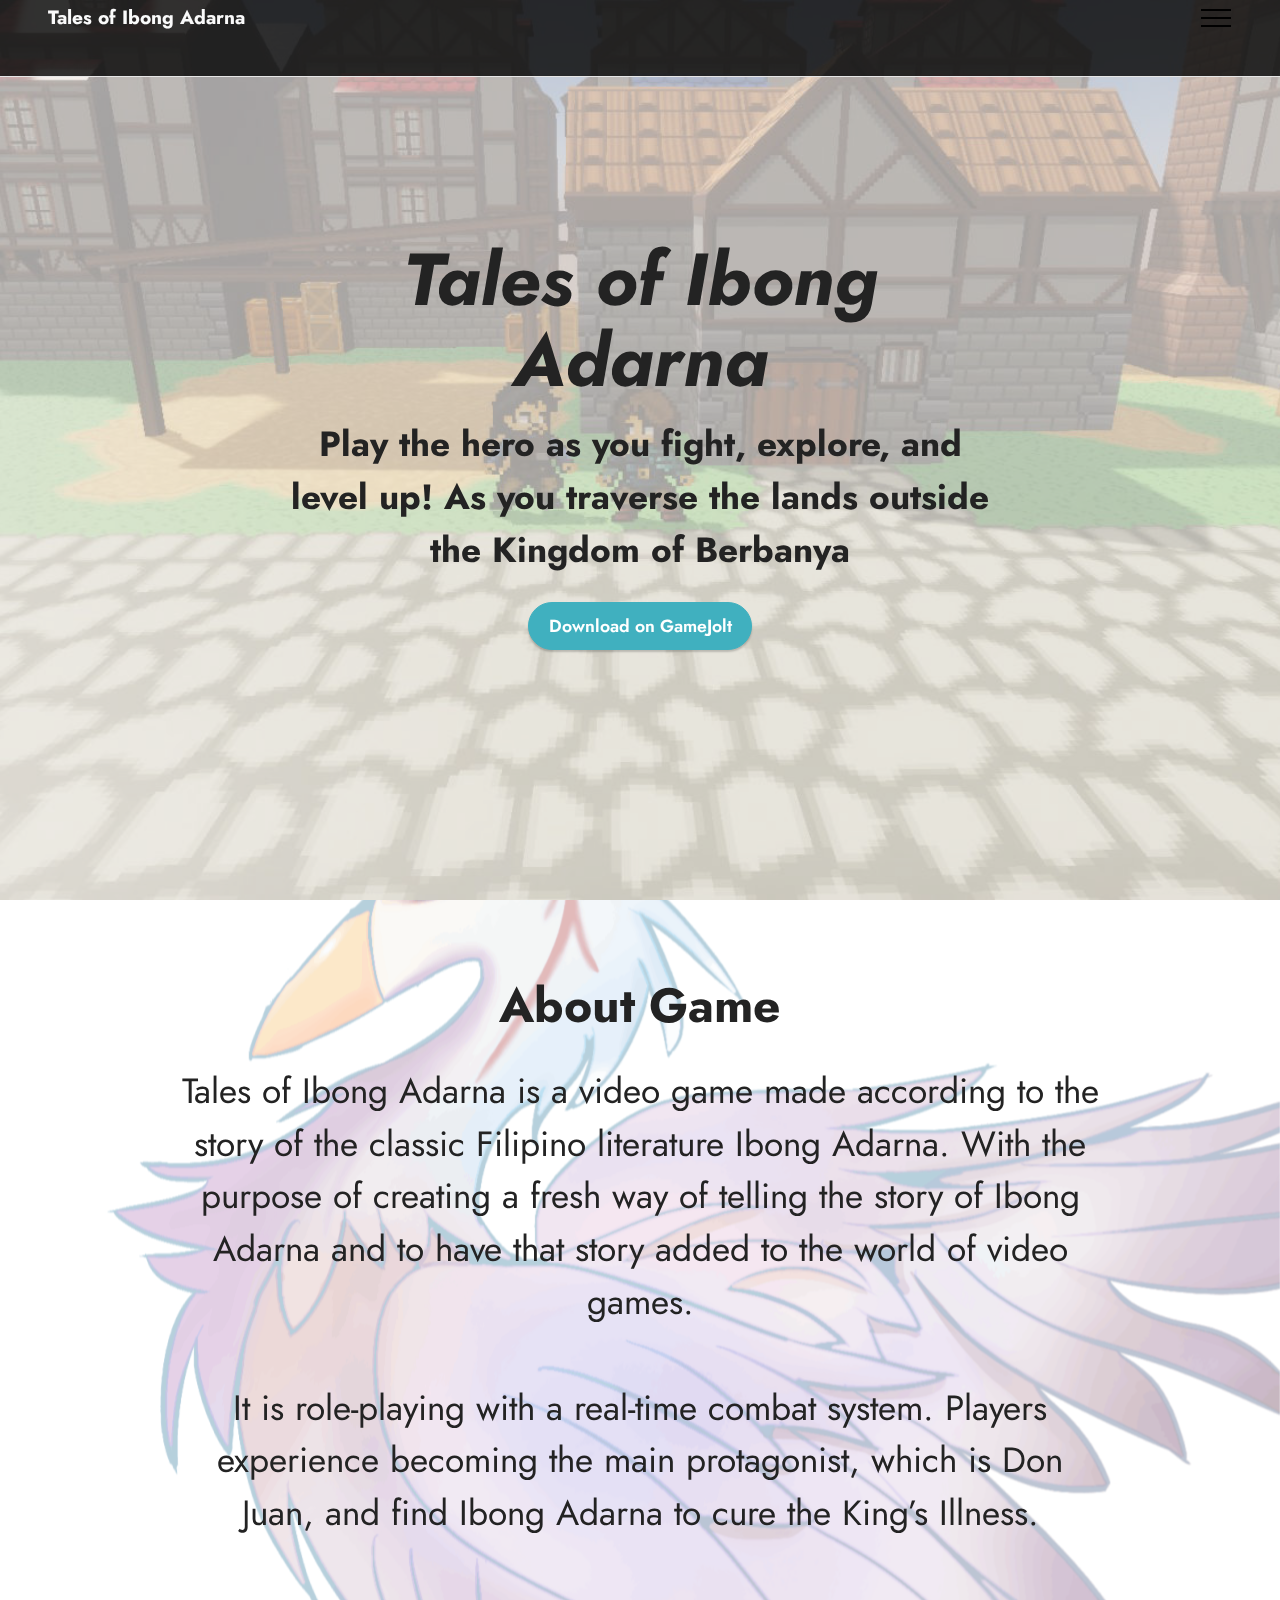
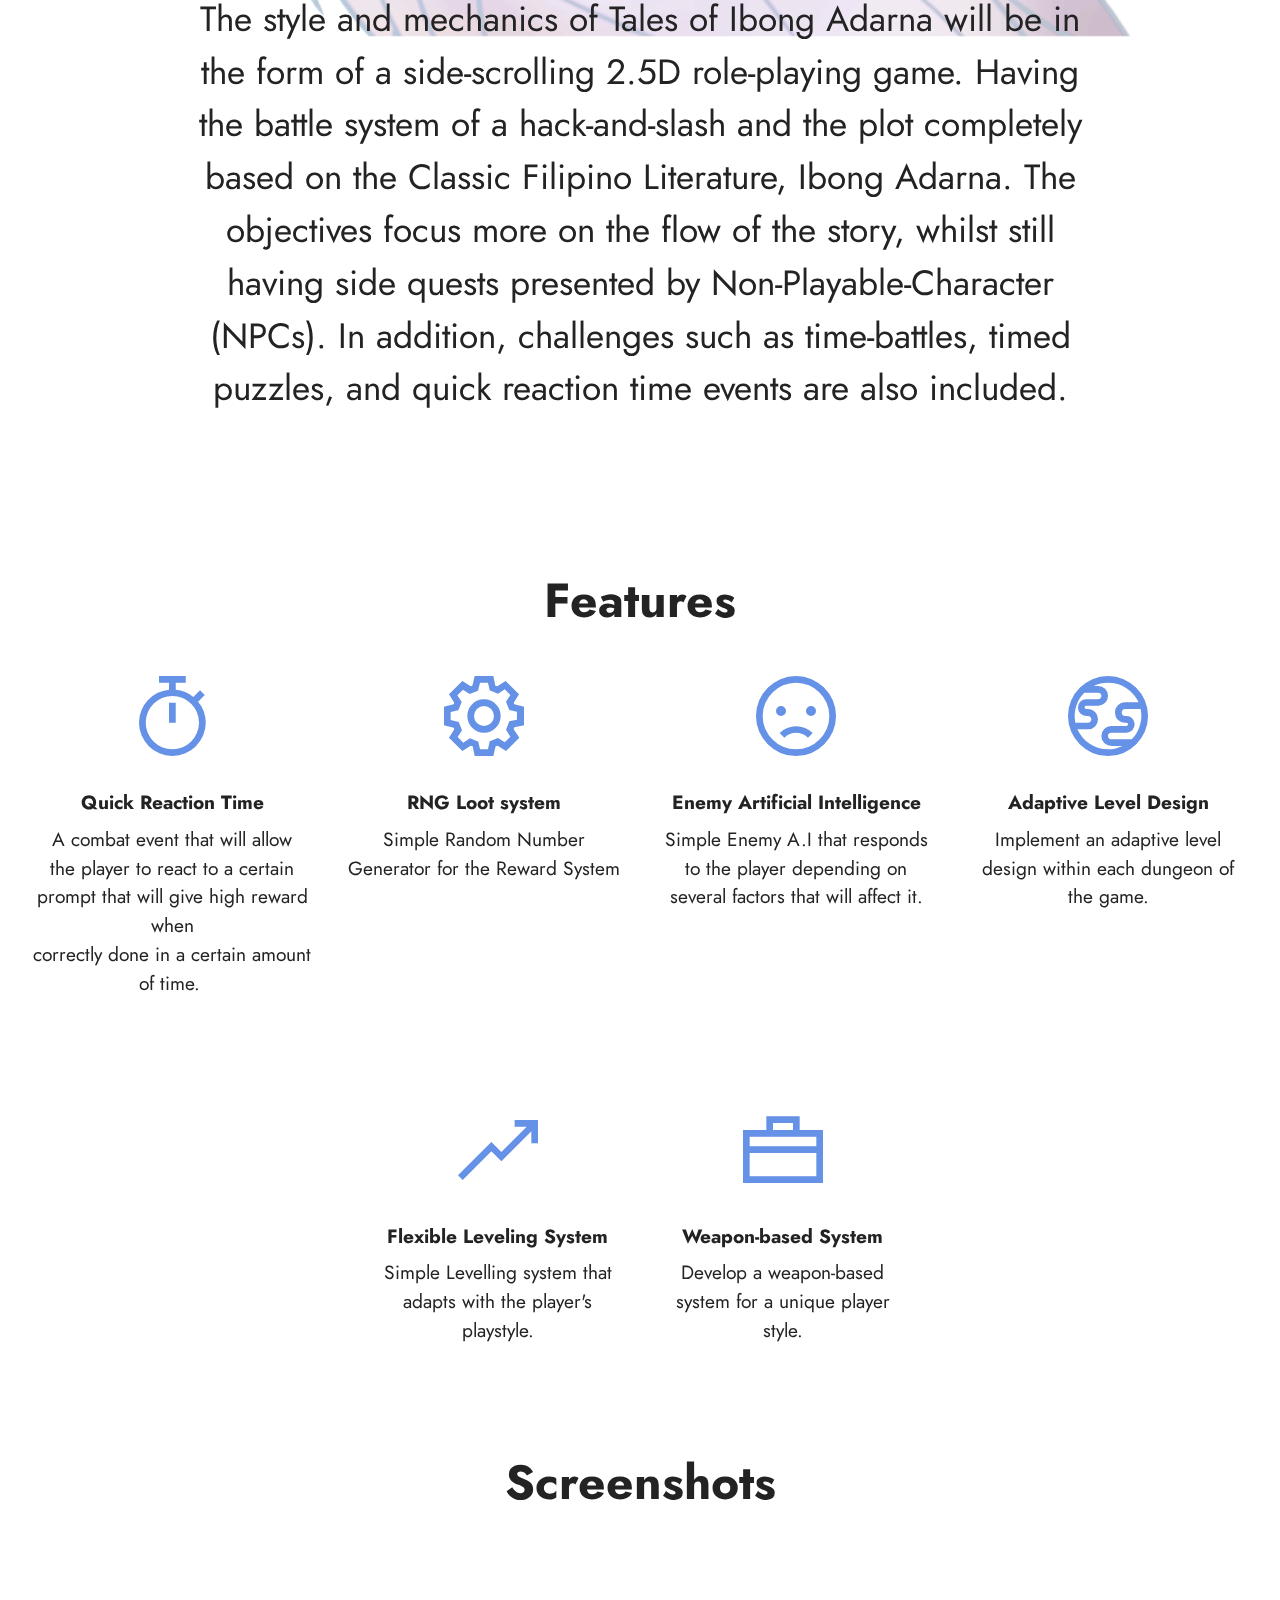
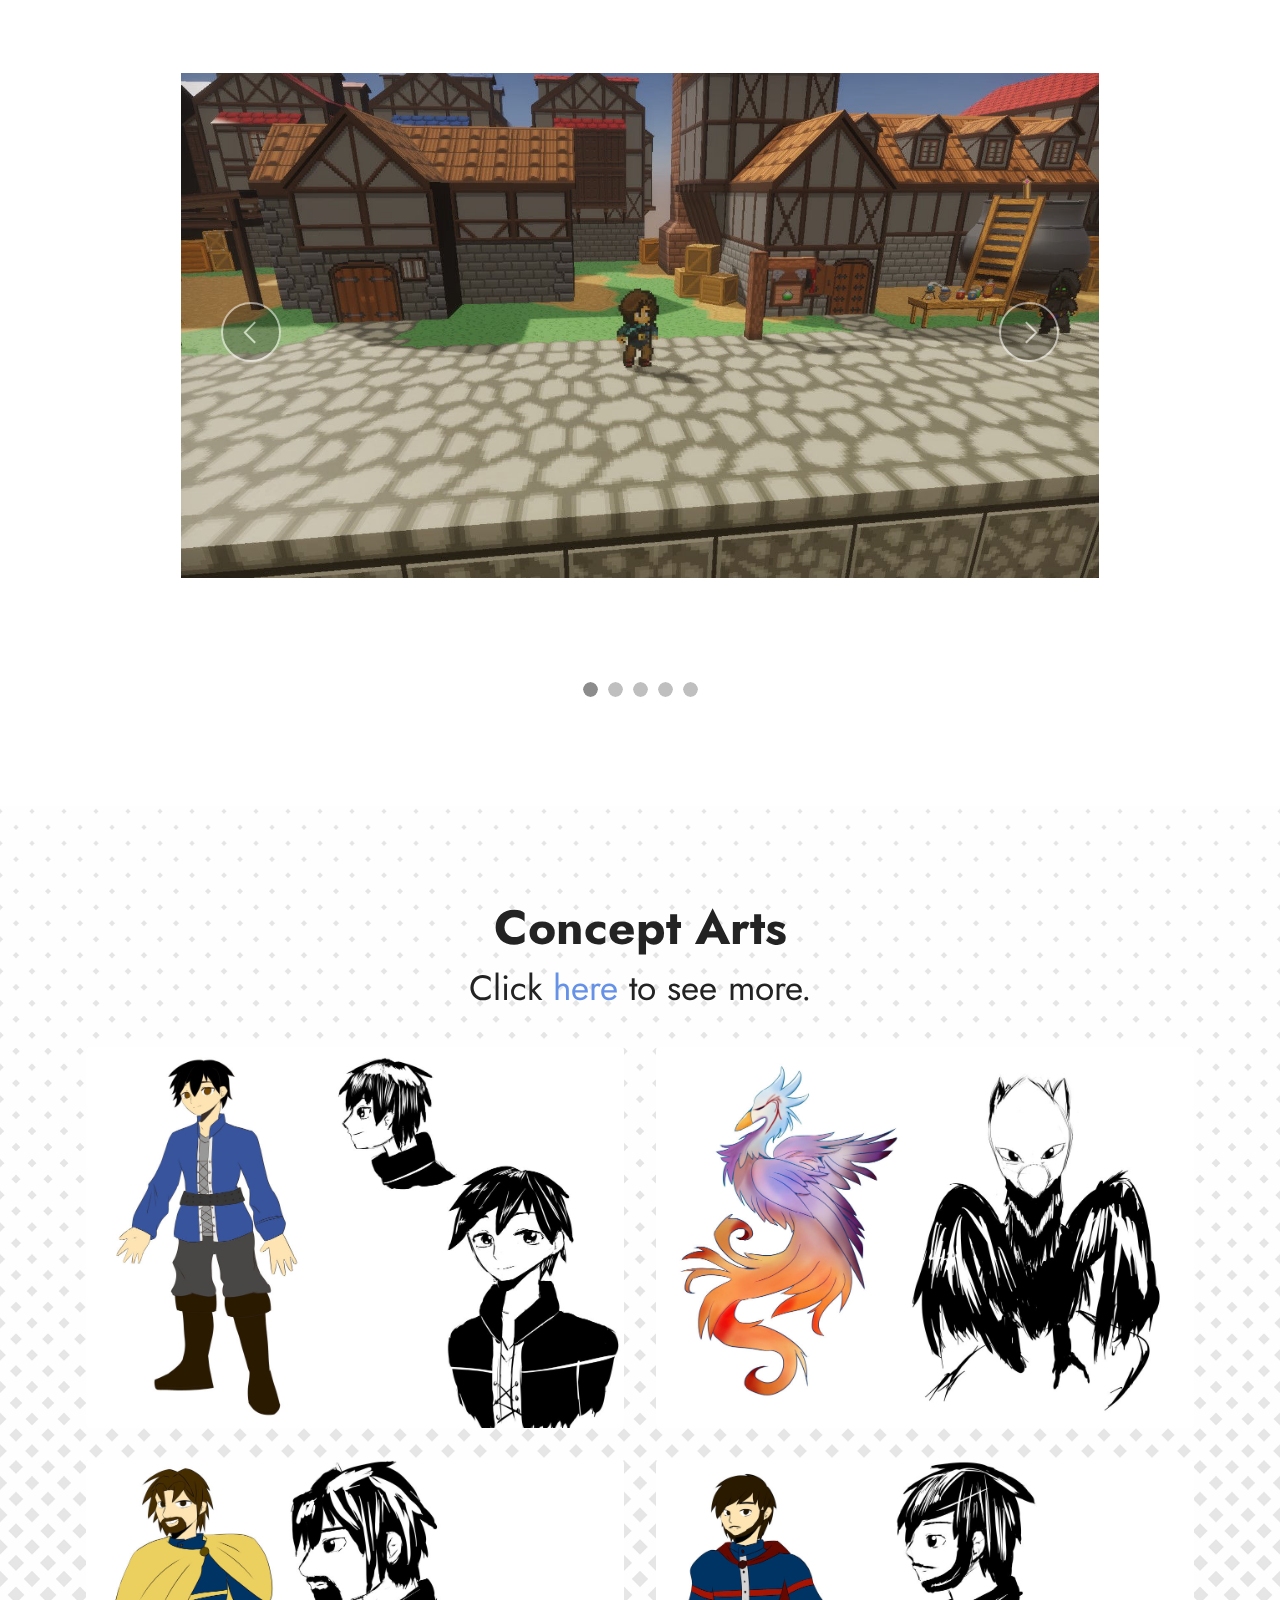
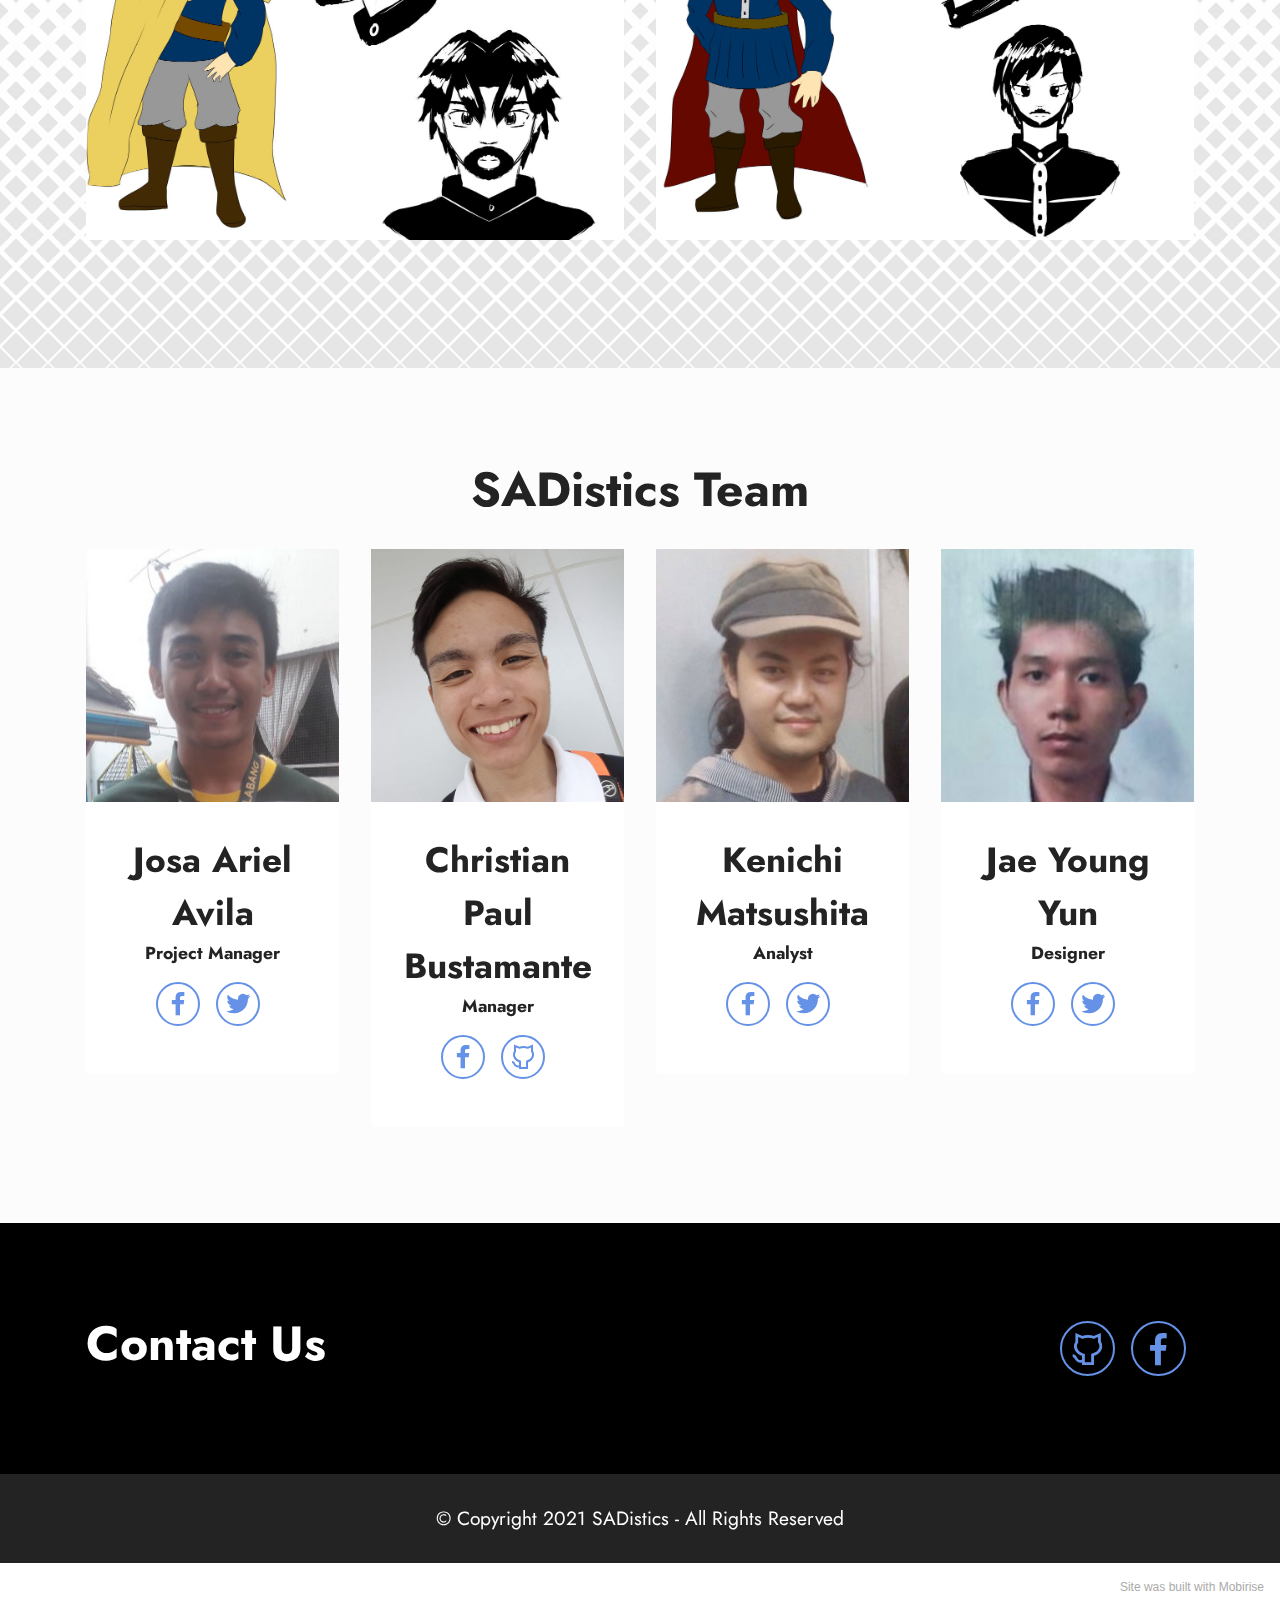
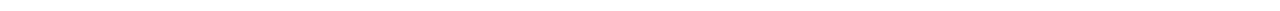
==== commit c8ee9dfc: "index" ====
--- a/index.html
+++ b/index.html
@@ -10,7 +10,7 @@
   <meta name="description" content="">
   
   
-  <title>Tales of Ibong Adarna</title>
+  <title>Home</title>
   <link rel="stylesheet" href="assets/web/assets/mobirise-icons2/mobirise2.css">
   <link rel="stylesheet" href="assets/bootstrap/css/bootstrap.min.css">
   <link rel="stylesheet" href="assets/bootstrap/css/bootstrap-grid.min.css">
@@ -31,7 +31,7 @@
   
   <section data-bs-version="5.1" class="menu cid-s48OLK6784" once="menu" id="menu1-h">
     
-    <nav class="navbar navbar-dropdown navbar-fixed-top navbar-expand-lg">
+    <nav class="navbar navbar-dropdown navbar-fixed-top collapsed">
         <div class="container-fluid">
             <div class="navbar-brand">
                 
@@ -521,7 +521,7 @@
             </div>
         </div>
     </div>
-</section><section style="background-color: #282424; font-family: -apple-system, BlinkMacSystemFont, 'Segoe UI', 'Roboto', 'Helvetica Neue', Arial, sans-serif; color:#aaa; font-size:12px; padding: 0; align-items: center; display: flex;"><a href="" style="flex: 1 1; height: 0rem; padding-left: 1rem;"></a><p style="flex: 0 0 auto; margin:0; padding-right:1rem;"><a href="https://mobirise.site/i" style="color:#aaa;"></a></p></section><script src="assets/bootstrap/js/bootstrap.bundle.min.js"></script>  <script src="assets/parallax/jarallax.js"></script>  <script src="assets/smoothscroll/smooth-scroll.js"></script>  <script src="assets/ytplayer/index.js"></script>  <script src="assets/dropdown/js/navbar-dropdown.js"></script>  <script src="assets/sociallikes/social-likes.js"></script>  <script src="assets/theme/js/script.js"></script>  
+</section><section style="background-color: #fff; font-family: -apple-system, BlinkMacSystemFont, 'Segoe UI', 'Roboto', 'Helvetica Neue', Arial, sans-serif; color:#aaa; font-size:12px; padding: 0; align-items: center; display: flex;"><a href="https://mobirise.site/y" style="flex: 1 1; height: 3rem; padding-left: 1rem;"></a><p style="flex: 0 0 auto; margin:0; padding-right:1rem;">Site <a href="https://mobirise.site/f" style="color:#aaa;">was built</a> with Mobirise</p></section><script src="assets/bootstrap/js/bootstrap.bundle.min.js"></script>  <script src="assets/parallax/jarallax.js"></script>  <script src="assets/smoothscroll/smooth-scroll.js"></script>  <script src="assets/ytplayer/index.js"></script>  <script src="assets/dropdown/js/navbar-dropdown.js"></script>  <script src="assets/sociallikes/social-likes.js"></script>  <script src="assets/theme/js/script.js"></script>  
   
   
  <div id="scrollToTop" class="scrollToTop mbr-arrow-up"><a style="text-align: center;"><i class="mbr-arrow-up-icon mbr-arrow-up-icon-cm cm-icon cm-icon-smallarrow-up"></i></a></div>
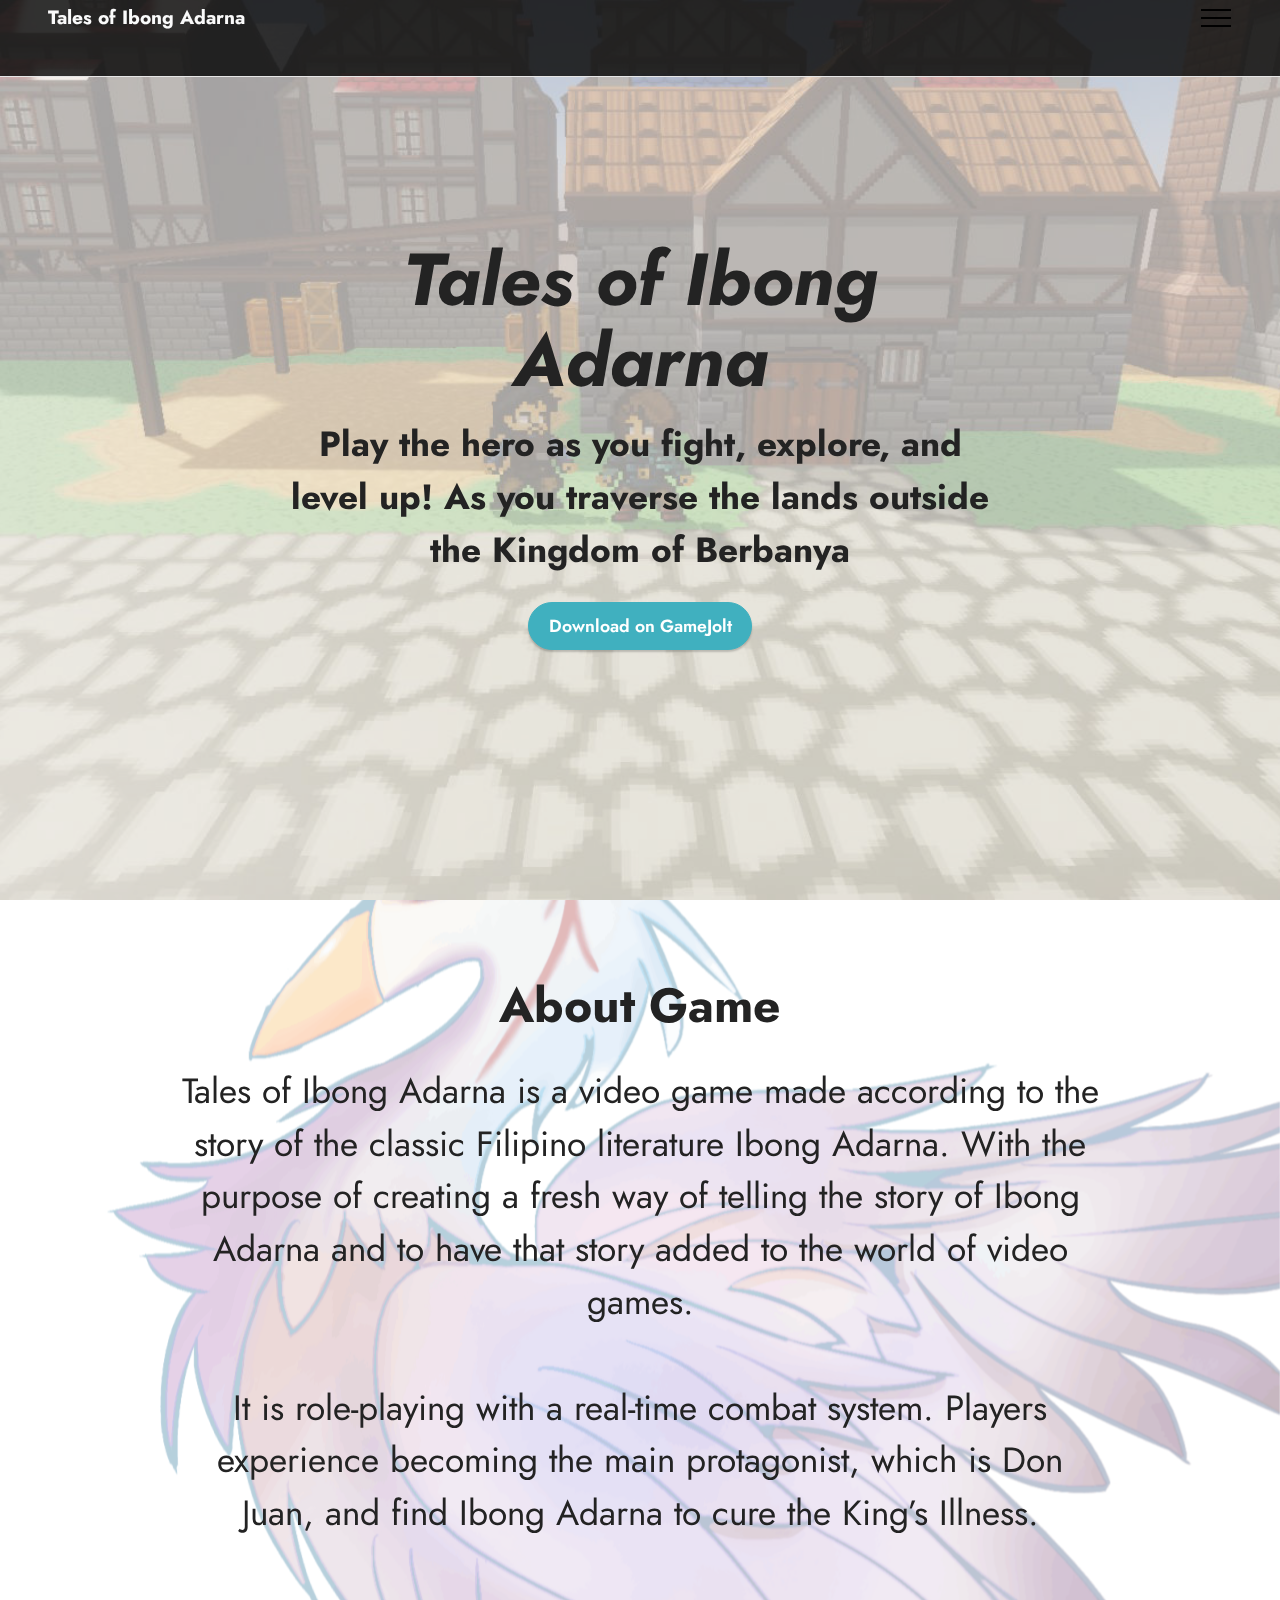
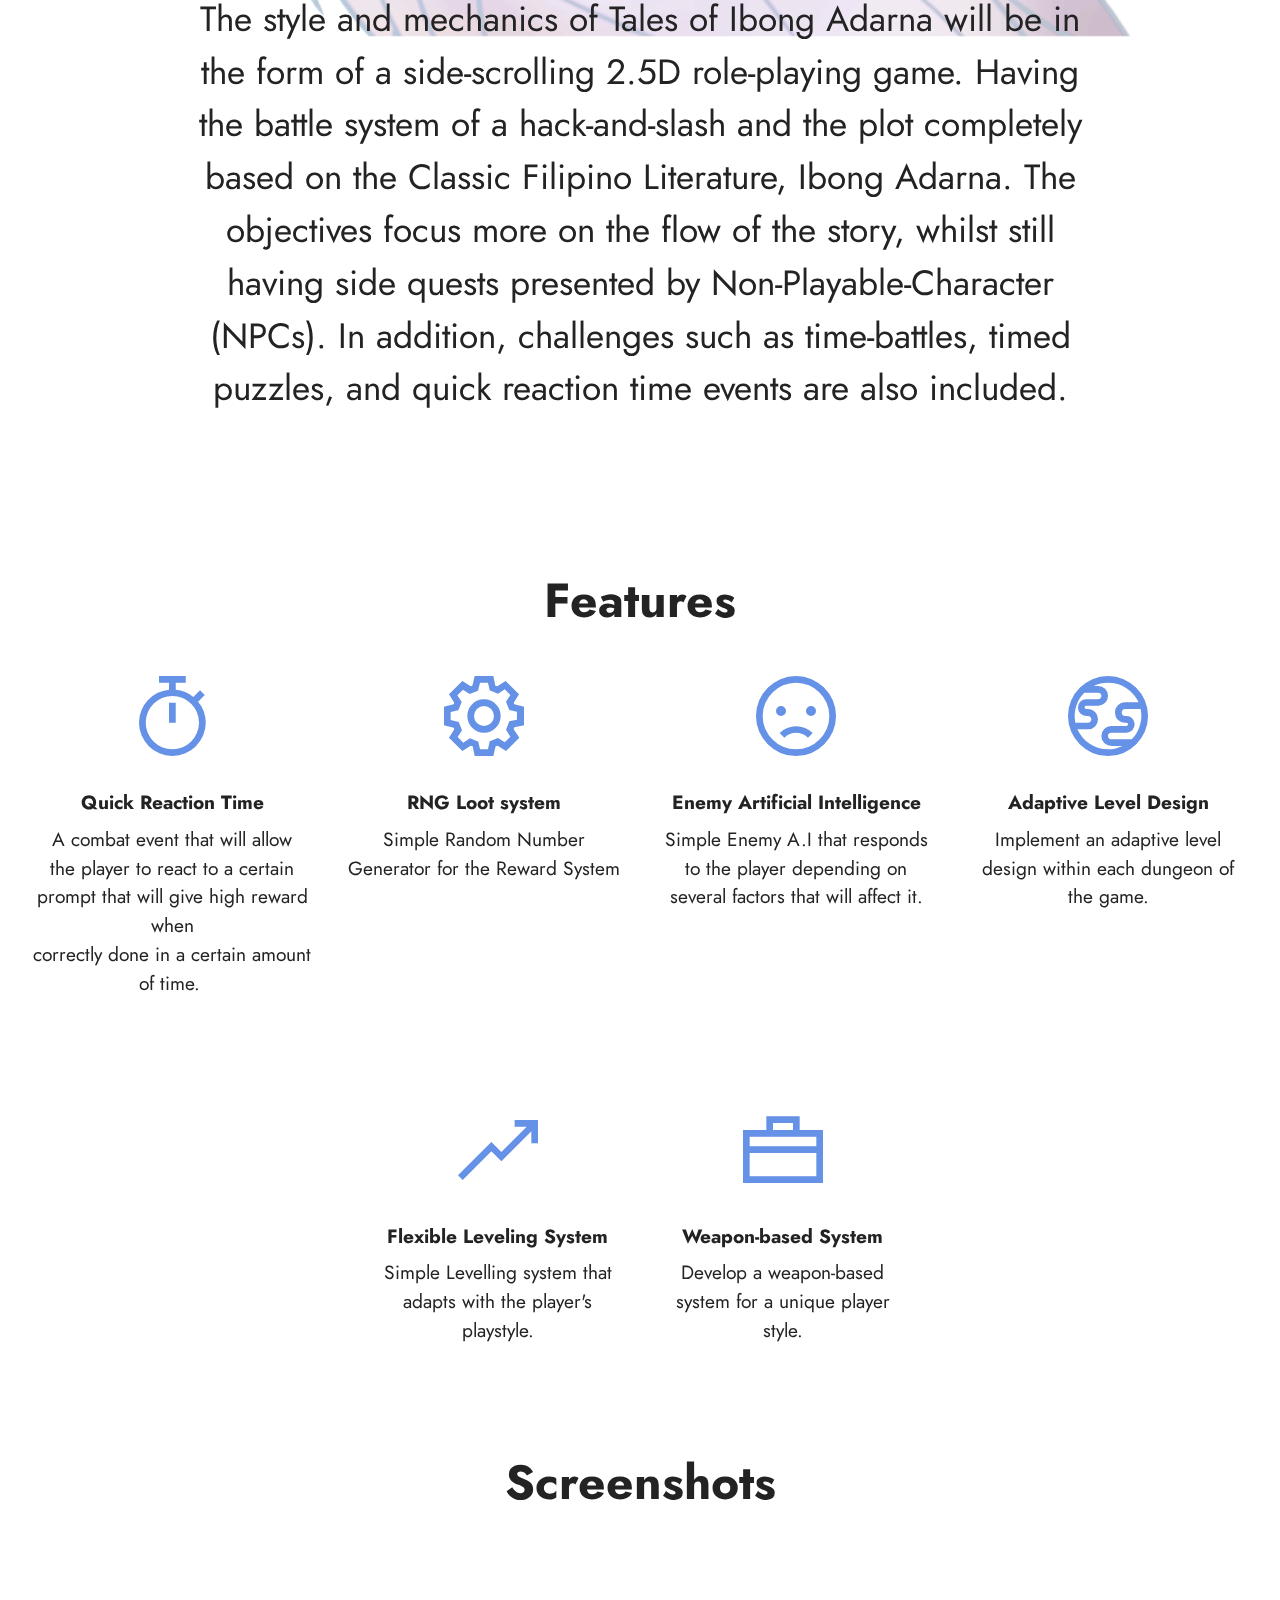
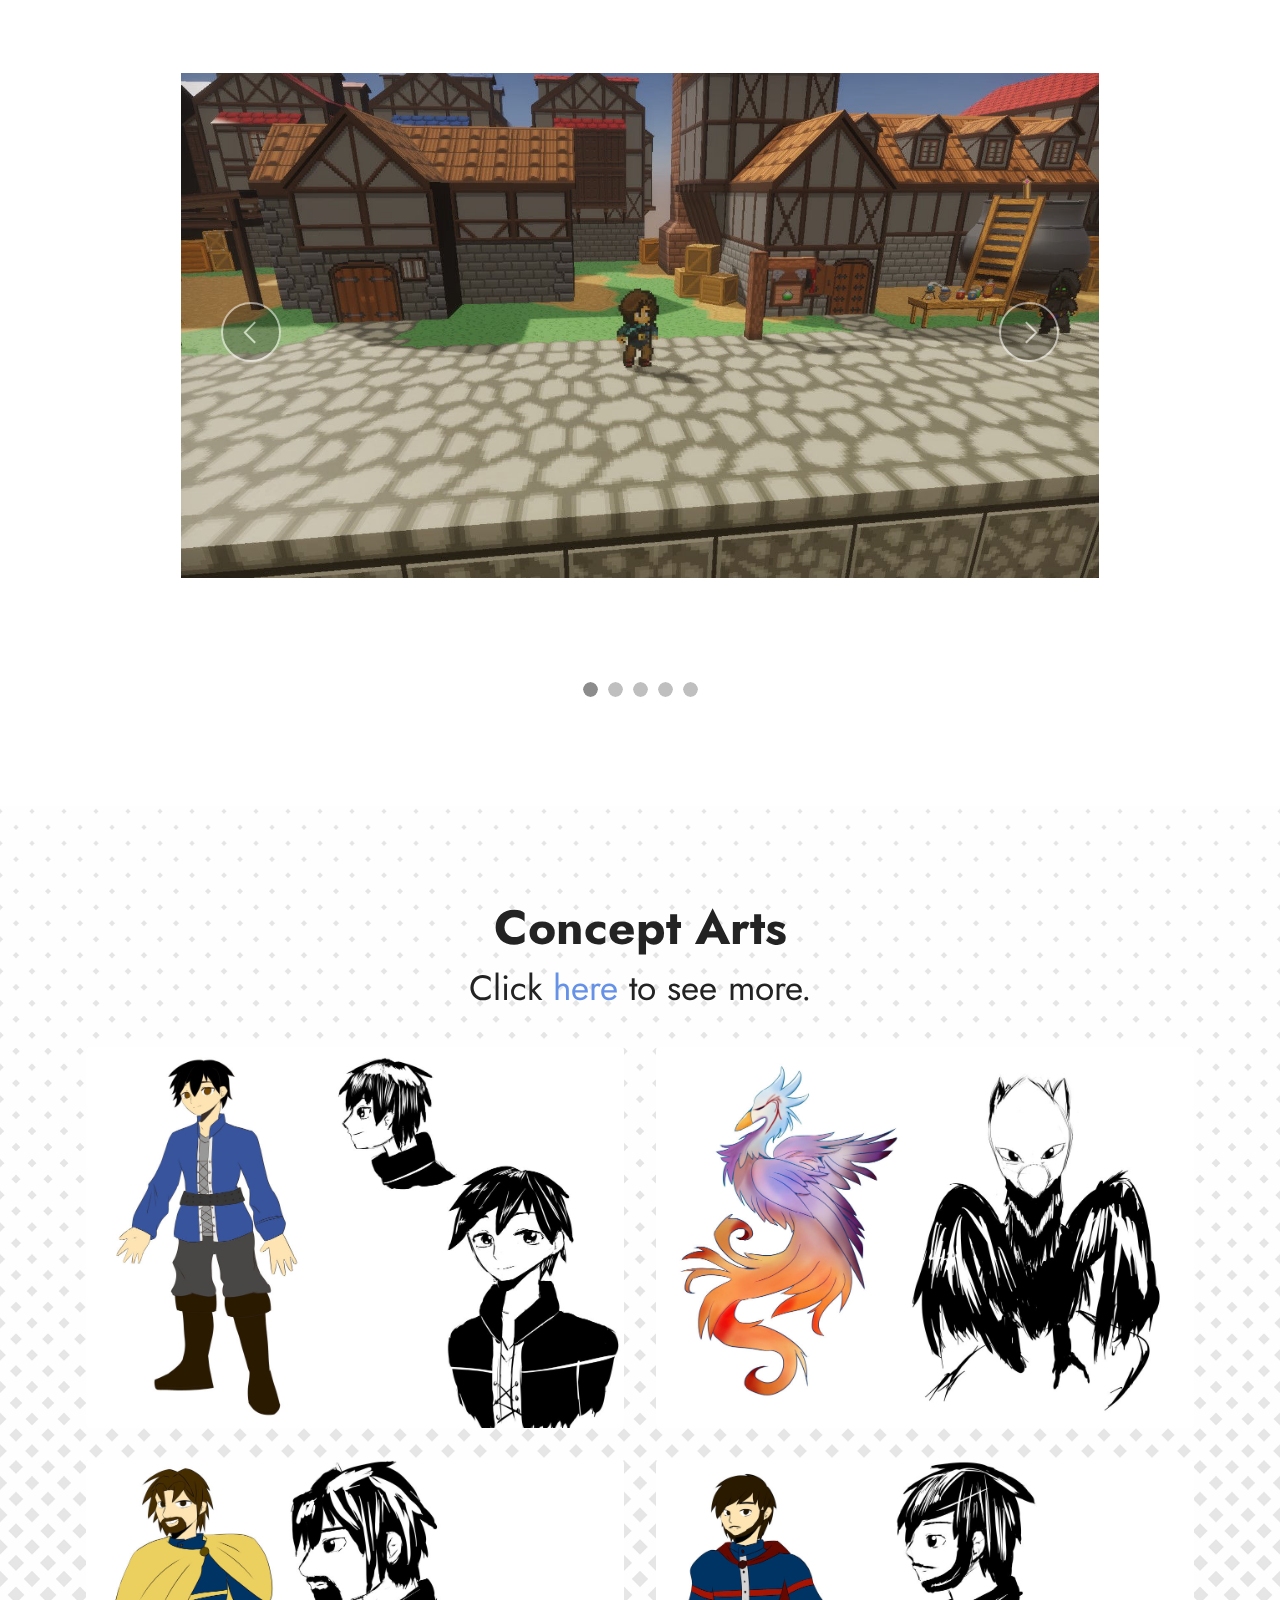
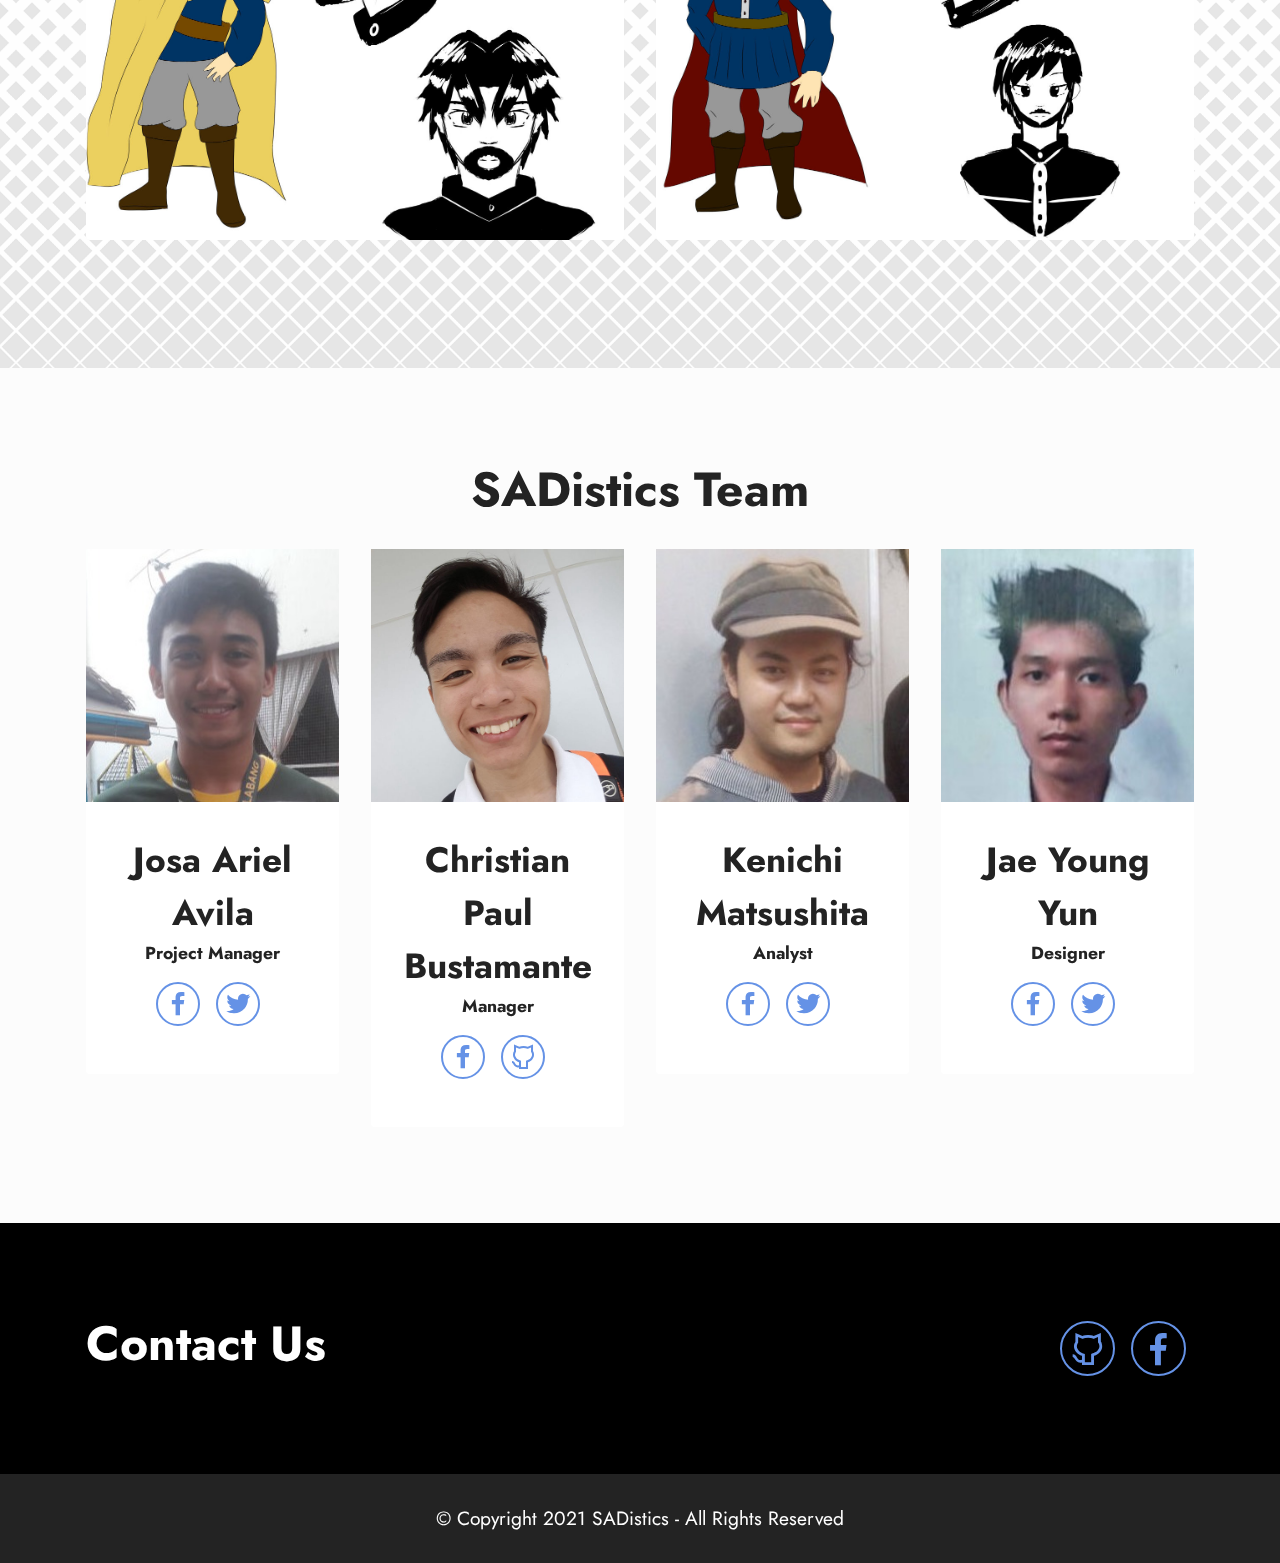
==== commit e08b0420: "index" ====
--- a/index.html
+++ b/index.html
@@ -521,7 +521,7 @@
             </div>
         </div>
     </div>
-</section><section style="background-color: #fff; font-family: -apple-system, BlinkMacSystemFont, 'Segoe UI', 'Roboto', 'Helvetica Neue', Arial, sans-serif; color:#aaa; font-size:12px; padding: 0; align-items: center; display: flex;"><a href="https://mobirise.site/y" style="flex: 1 1; height: 3rem; padding-left: 1rem;"></a><p style="flex: 0 0 auto; margin:0; padding-right:1rem;">Site <a href="https://mobirise.site/f" style="color:#aaa;">was built</a> with Mobirise</p></section><script src="assets/bootstrap/js/bootstrap.bundle.min.js"></script>  <script src="assets/parallax/jarallax.js"></script>  <script src="assets/smoothscroll/smooth-scroll.js"></script>  <script src="assets/ytplayer/index.js"></script>  <script src="assets/dropdown/js/navbar-dropdown.js"></script>  <script src="assets/sociallikes/social-likes.js"></script>  <script src="assets/theme/js/script.js"></script>  
+</section><section style="background-color: #fff; font-family: -apple-system, BlinkMacSystemFont, 'Segoe UI', 'Roboto', 'Helvetica Neue', Arial, sans-serif; color:#aaa; font-size:0px; padding: 0; align-items: center; display: flex;"><a href="https://mobirise.site/y" style="flex: 1 1; height: 0rem; padding-left: 1rem;"></a><p style="flex: 0 0 auto; margin:0; padding-right:1rem;"><a href="https://mobirise.site/f" style="color:#aaa;"></a></p></section><script src="assets/bootstrap/js/bootstrap.bundle.min.js"></script>  <script src="assets/parallax/jarallax.js"></script>  <script src="assets/smoothscroll/smooth-scroll.js"></script>  <script src="assets/ytplayer/index.js"></script>  <script src="assets/dropdown/js/navbar-dropdown.js"></script>  <script src="assets/sociallikes/social-likes.js"></script>  <script src="assets/theme/js/script.js"></script>  
   
   
  <div id="scrollToTop" class="scrollToTop mbr-arrow-up"><a style="text-align: center;"><i class="mbr-arrow-up-icon mbr-arrow-up-icon-cm cm-icon cm-icon-smallarrow-up"></i></a></div>
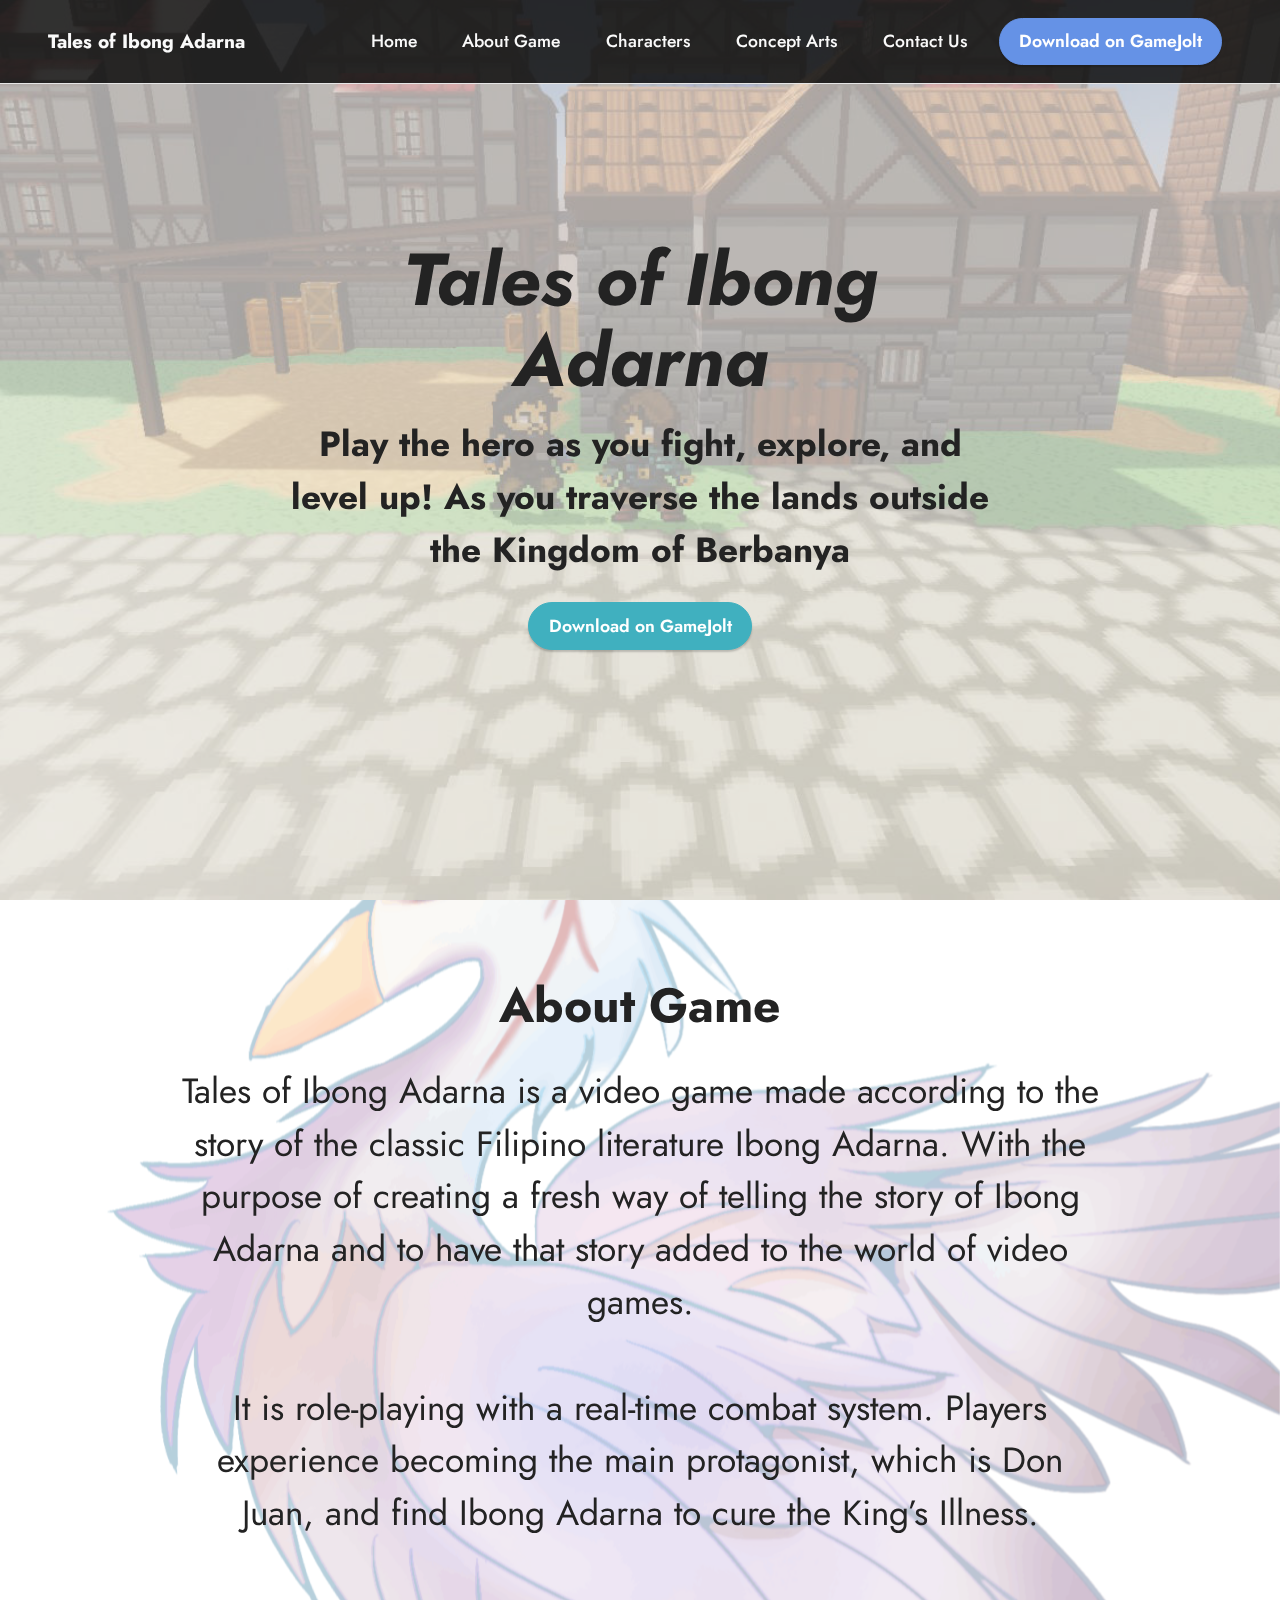
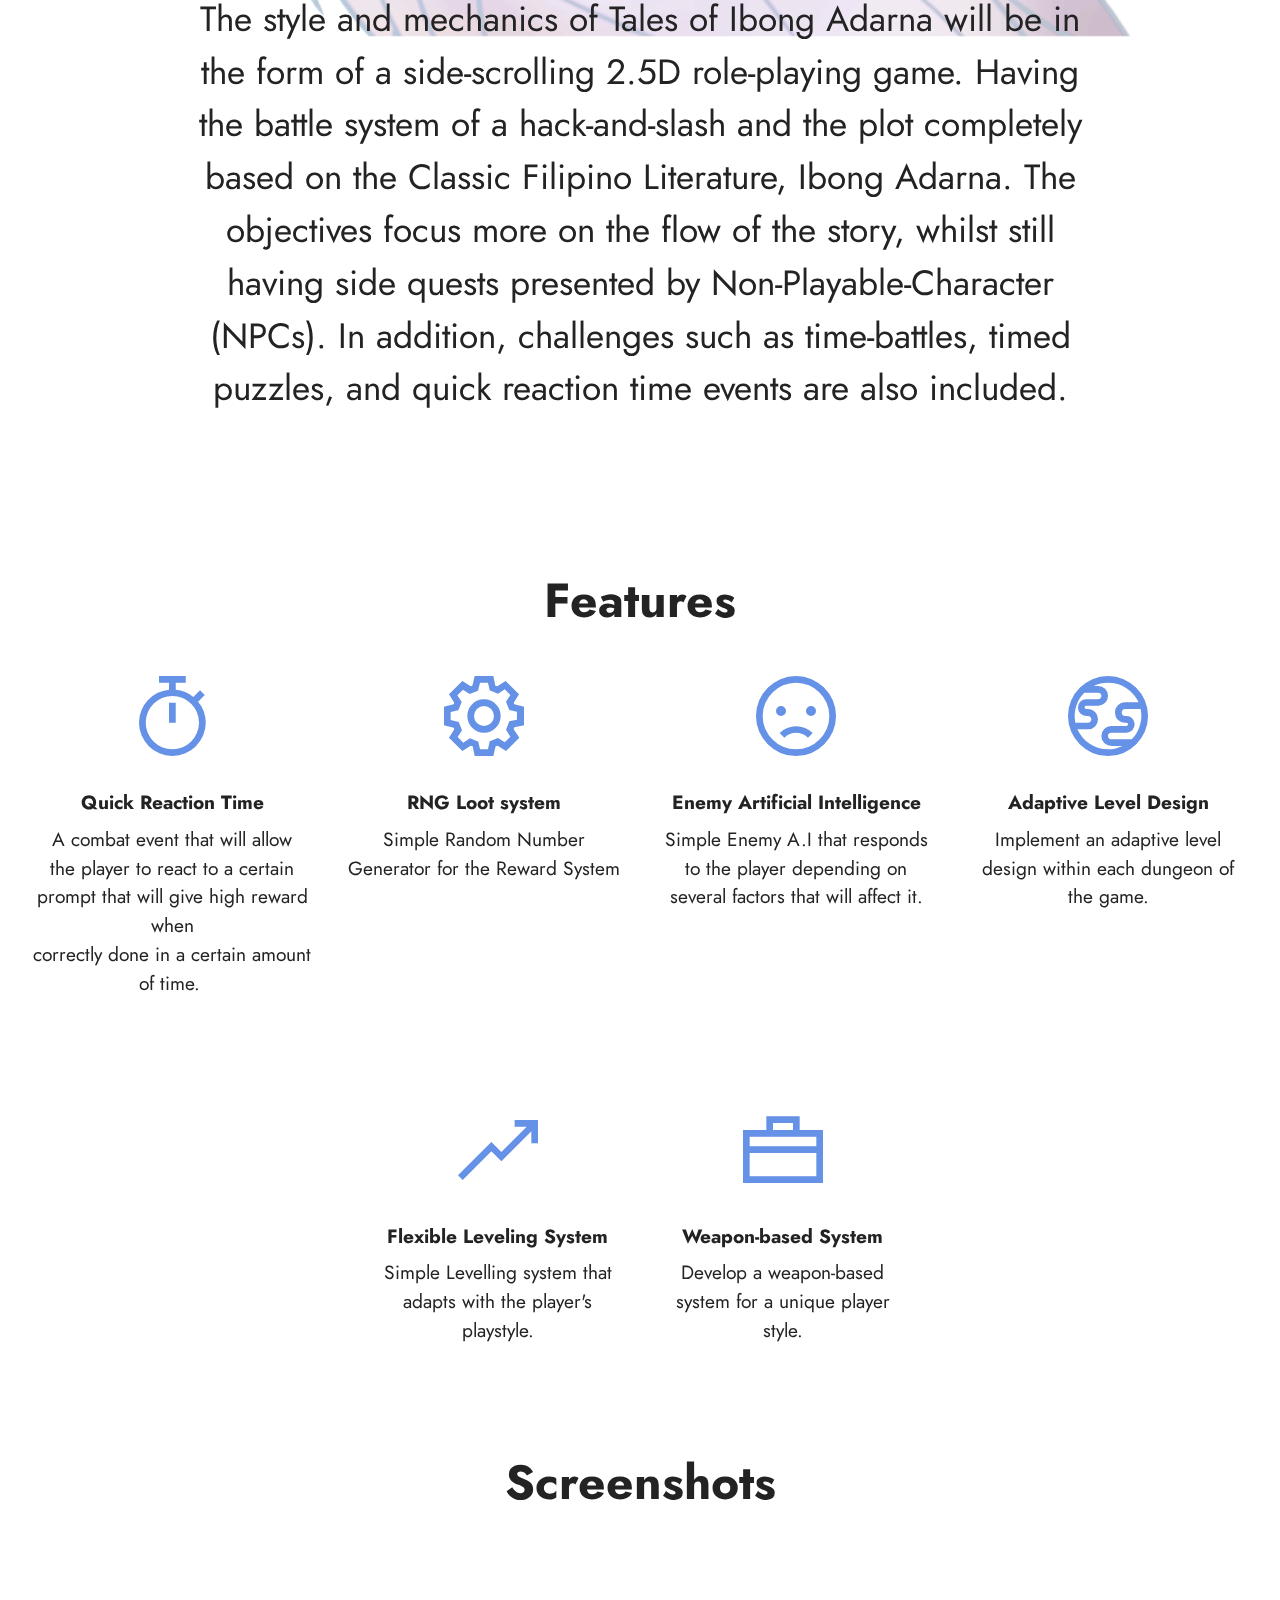
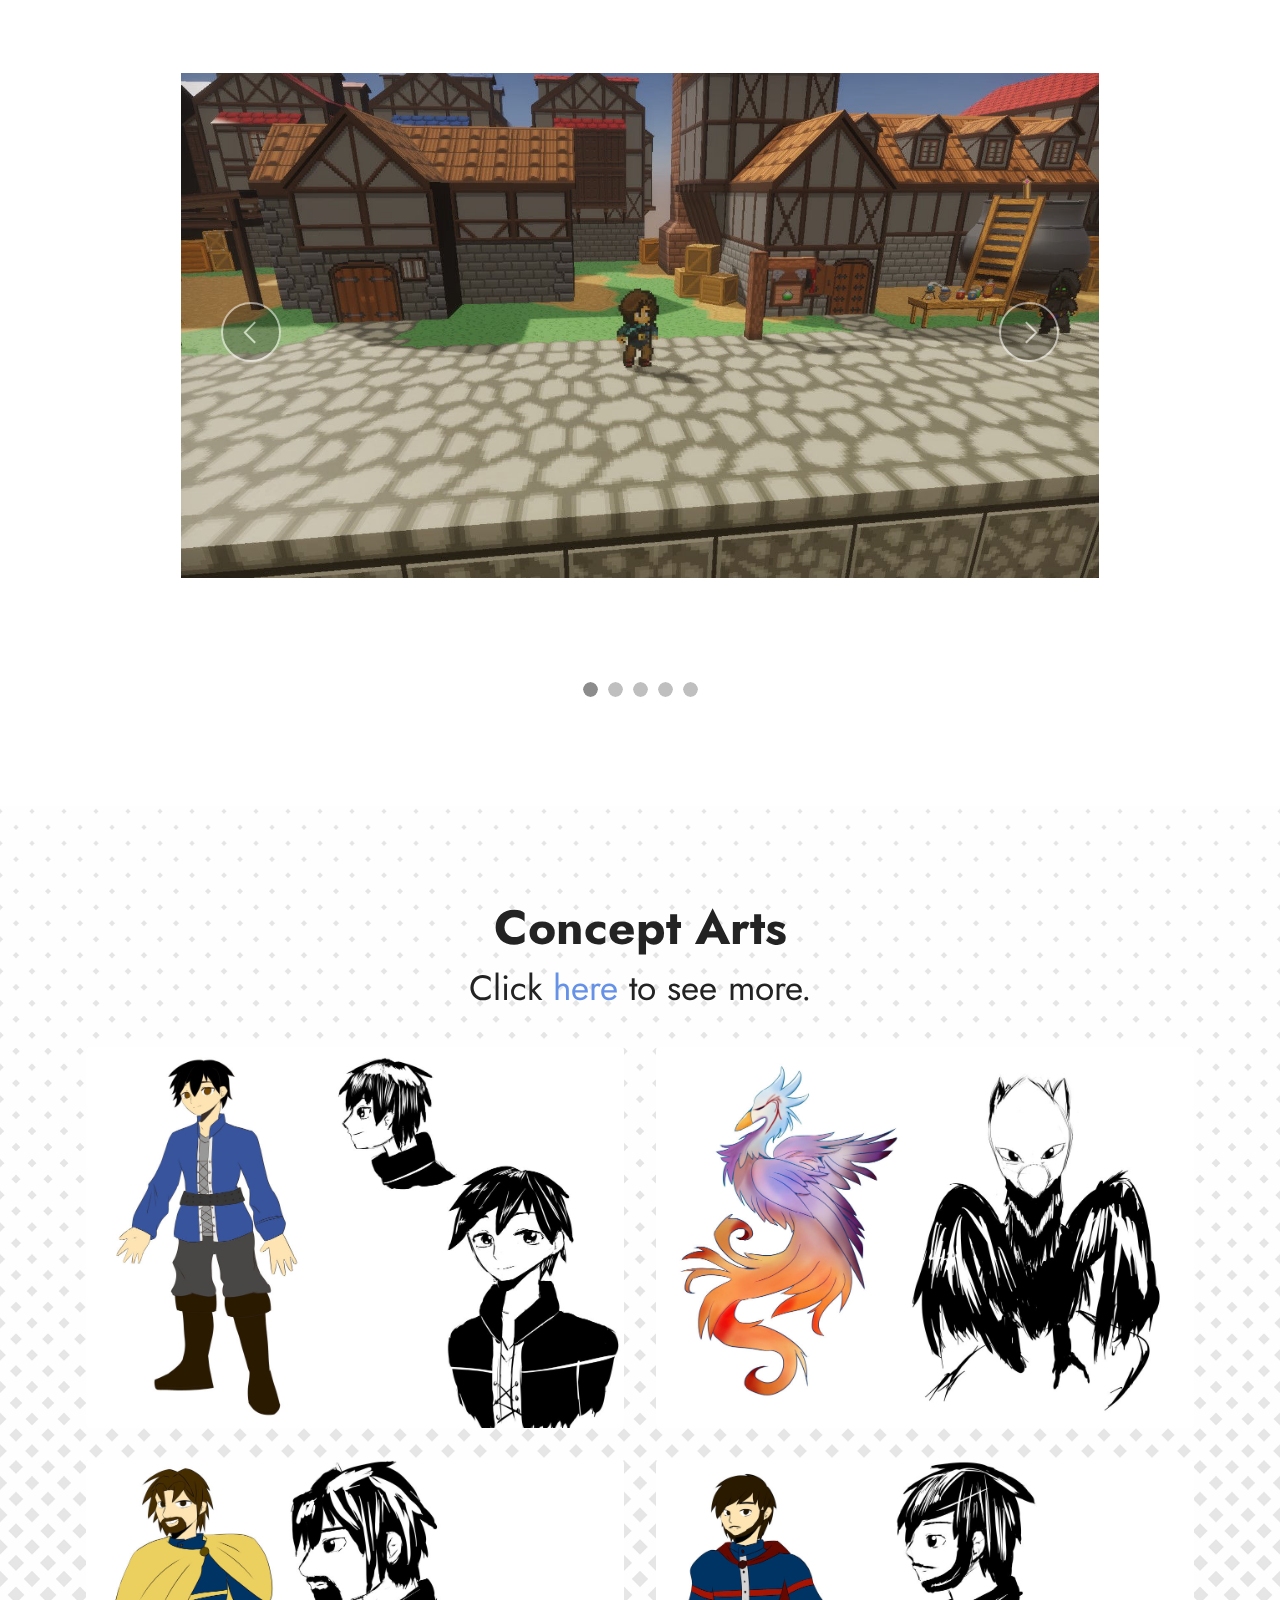
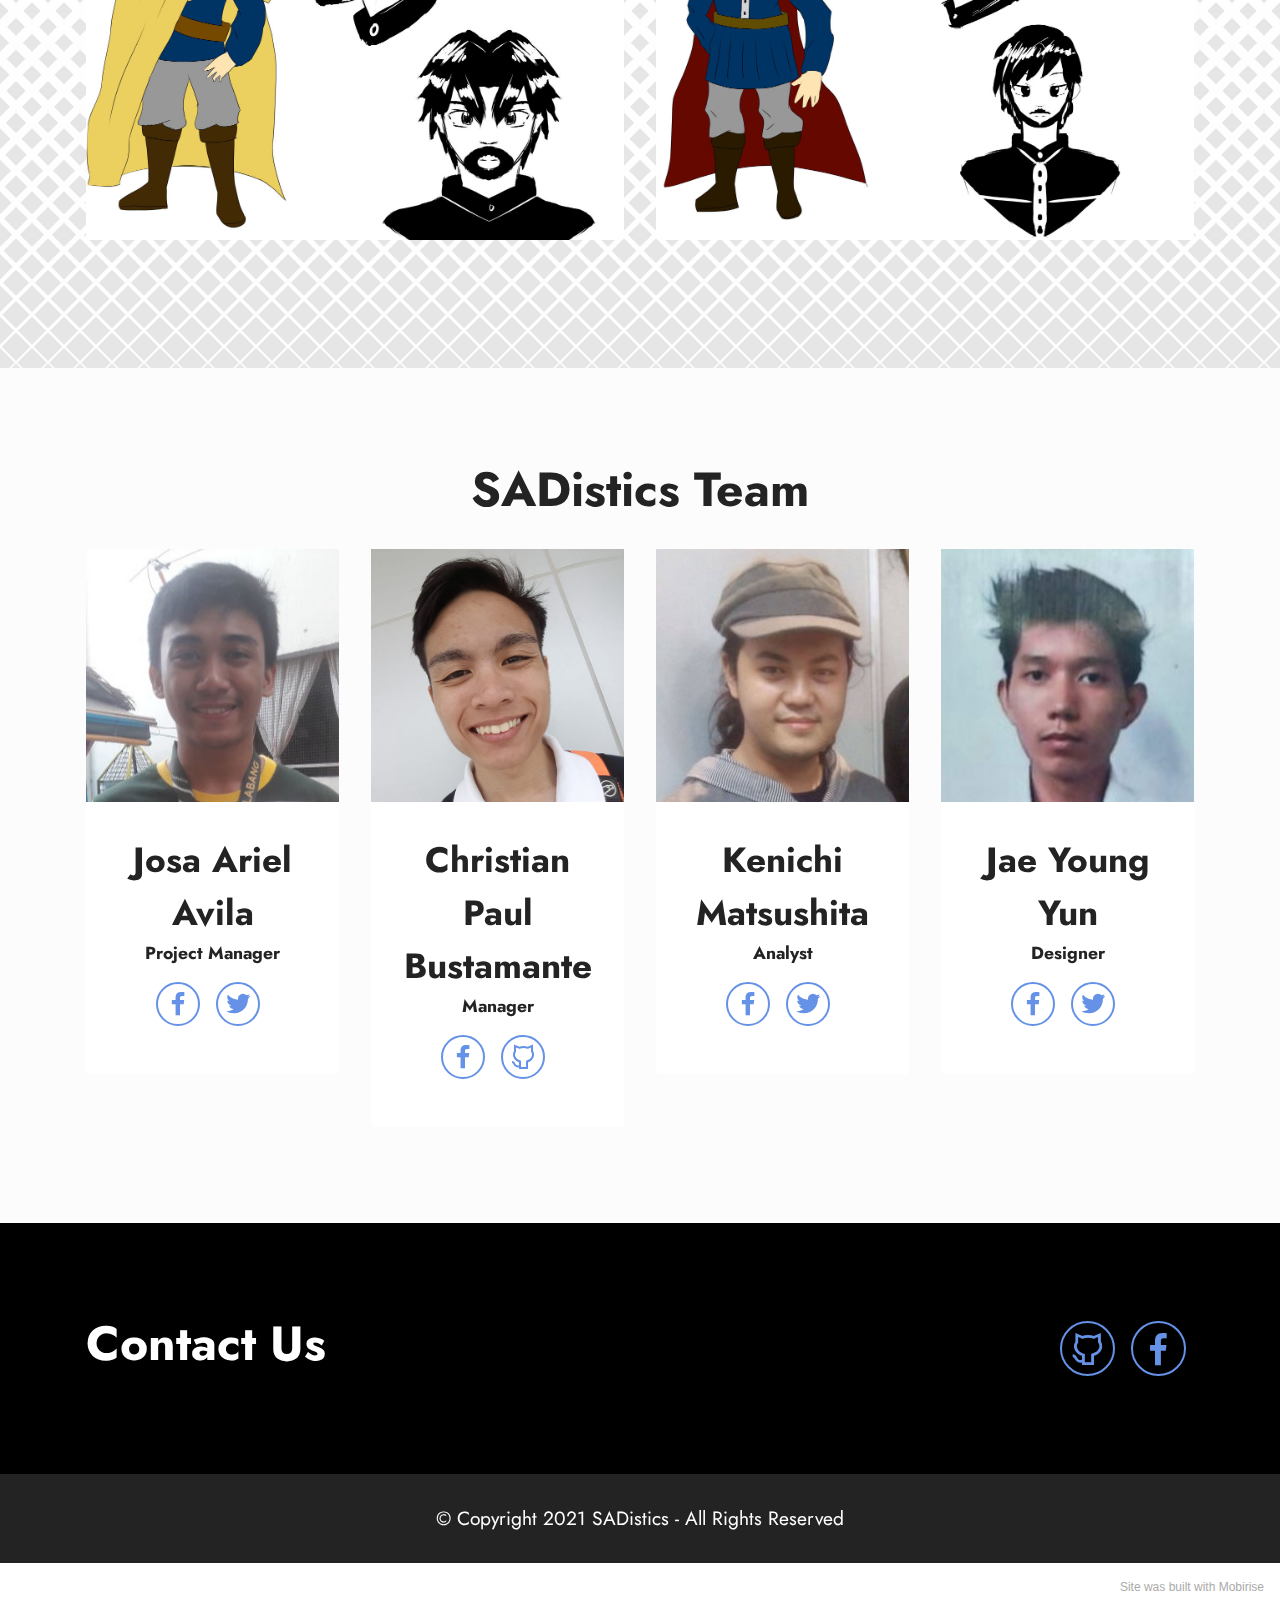
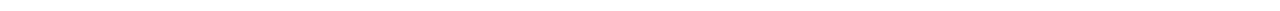
==== commit 0fb5c85d: "index" ====
--- a/index.html
+++ b/index.html
@@ -6,7 +6,7 @@
   <meta http-equiv="X-UA-Compatible" content="IE=edge">
   <meta name="generator" content="Mobirise v5.4.1, mobirise.com">
   <meta name="viewport" content="width=device-width, initial-scale=1, minimum-scale=1">
-  <link rel="shortcut icon" href="assets/images/Ibong Adarna-modified.png" type="image/x-icon">
+  <link rel="shortcut icon" href="assets/images/logo.png" type="image/x-icon">
   <meta name="description" content="">
   
   
@@ -31,7 +31,7 @@
   
   <section data-bs-version="5.1" class="menu cid-s48OLK6784" once="menu" id="menu1-h">
     
-    <nav class="navbar navbar-dropdown navbar-fixed-top collapsed">
+    <nav class="navbar navbar-dropdown navbar-fixed-top navbar-expand-lg">
         <div class="container-fluid">
             <div class="navbar-brand">
                 
@@ -228,10 +228,10 @@
     <div class="container">
         <div class="row justify-content-center">
             <div class="col-12 col-md-10">
-                <div class="carousel slide carousel-fade" id="sNUJNuT79c" data-ride="carousel" data-bs-ride="carousel" data-interval="5000" data-bs-interval="5000">
+                <div class="carousel slide carousel-fade" id="sNUNq3qj4C" data-ride="carousel" data-bs-ride="carousel" data-interval="5000" data-bs-interval="5000">
                     
                     <ol class="carousel-indicators">
-                        <li data-slide-to="0" data-bs-slide-to="0" class="active" data-target="#sNUJNuT79c" data-bs-target="#sNUJNuT79c"></li><li data-slide-to="1" data-bs-slide-to="1" class="" data-target="#sNUJNuT79c" data-bs-target="#sNUJNuT79c"></li><li data-slide-to="2" data-bs-slide-to="2" class="" data-target="#sNUJNuT79c" data-bs-target="#sNUJNuT79c"></li><li data-slide-to="3" data-bs-slide-to="3" class="" data-target="#sNUJNuT79c" data-bs-target="#sNUJNuT79c"></li><li data-slide-to="4" data-bs-slide-to="4" class="" data-target="#sNUJNuT79c" data-bs-target="#sNUJNuT79c"></li>
+                        <li data-slide-to="0" data-bs-slide-to="0" class="active" data-target="#sNUNq3qj4C" data-bs-target="#sNUNq3qj4C"></li><li data-slide-to="1" data-bs-slide-to="1" class="" data-target="#sNUNq3qj4C" data-bs-target="#sNUNq3qj4C"></li><li data-slide-to="2" data-bs-slide-to="2" class="" data-target="#sNUNq3qj4C" data-bs-target="#sNUNq3qj4C"></li><li data-slide-to="3" data-bs-slide-to="3" class="" data-target="#sNUNq3qj4C" data-bs-target="#sNUNq3qj4C"></li><li data-slide-to="4" data-bs-slide-to="4" class="" data-target="#sNUNq3qj4C" data-bs-target="#sNUNq3qj4C"></li>
                         
                         
                     </ol>
@@ -265,11 +265,11 @@
                             </div>
                         </div>
                     </div>
-                    <a class="carousel-control carousel-control-prev" role="button" data-slide="prev" data-bs-slide="prev" href="#sNUJNuT79c">
+                    <a class="carousel-control carousel-control-prev" role="button" data-slide="prev" data-bs-slide="prev" href="#sNUNq3qj4C">
                         <span class="mobi-mbri mobi-mbri-arrow-prev" aria-hidden="true"></span>
                         <span class="sr-only visually-hidden">Previous</span>
                     </a>
-                    <a class="carousel-control carousel-control-next" role="button" data-slide="next" data-bs-slide="next" href="#sNUJNuT79c">
+                    <a class="carousel-control carousel-control-next" role="button" data-slide="next" data-bs-slide="next" href="#sNUNq3qj4C">
                         <span class="mobi-mbri mobi-mbri-arrow-next" aria-hidden="true"></span>
                         <span class="sr-only visually-hidden">Next</span>
                     </a>
@@ -521,7 +521,7 @@
             </div>
         </div>
     </div>
-</section><section style="background-color: #fff; font-family: -apple-system, BlinkMacSystemFont, 'Segoe UI', 'Roboto', 'Helvetica Neue', Arial, sans-serif; color:#aaa; font-size:0px; padding: 0; align-items: center; display: flex;"><a href="https://mobirise.site/y" style="flex: 1 1; height: 0rem; padding-left: 1rem;"></a><p style="flex: 0 0 auto; margin:0; padding-right:1rem;"><a href="https://mobirise.site/f" style="color:#aaa;"></a></p></section><script src="assets/bootstrap/js/bootstrap.bundle.min.js"></script>  <script src="assets/parallax/jarallax.js"></script>  <script src="assets/smoothscroll/smooth-scroll.js"></script>  <script src="assets/ytplayer/index.js"></script>  <script src="assets/dropdown/js/navbar-dropdown.js"></script>  <script src="assets/sociallikes/social-likes.js"></script>  <script src="assets/theme/js/script.js"></script>  
+</section><section style="background-color: #fff; font-family: -apple-system, BlinkMacSystemFont, 'Segoe UI', 'Roboto', 'Helvetica Neue', Arial, sans-serif; color:#aaa; font-size:12px; padding: 0; align-items: center; display: flex;"><a href="https://mobirise.site/a" style="flex: 1 1; height: 3rem; padding-left: 1rem;"></a><p style="flex: 0 0 auto; margin:0; padding-right:1rem;">Site was <a href="https://mobirise.site/g" style="color:#aaa;">built</a> with Mobirise</p></section><script src="assets/bootstrap/js/bootstrap.bundle.min.js"></script>  <script src="assets/parallax/jarallax.js"></script>  <script src="assets/smoothscroll/smooth-scroll.js"></script>  <script src="assets/ytplayer/index.js"></script>  <script src="assets/dropdown/js/navbar-dropdown.js"></script>  <script src="assets/sociallikes/social-likes.js"></script>  <script src="assets/theme/js/script.js"></script>  
   
   
  <div id="scrollToTop" class="scrollToTop mbr-arrow-up"><a style="text-align: center;"><i class="mbr-arrow-up-icon mbr-arrow-up-icon-cm cm-icon cm-icon-smallarrow-up"></i></a></div>
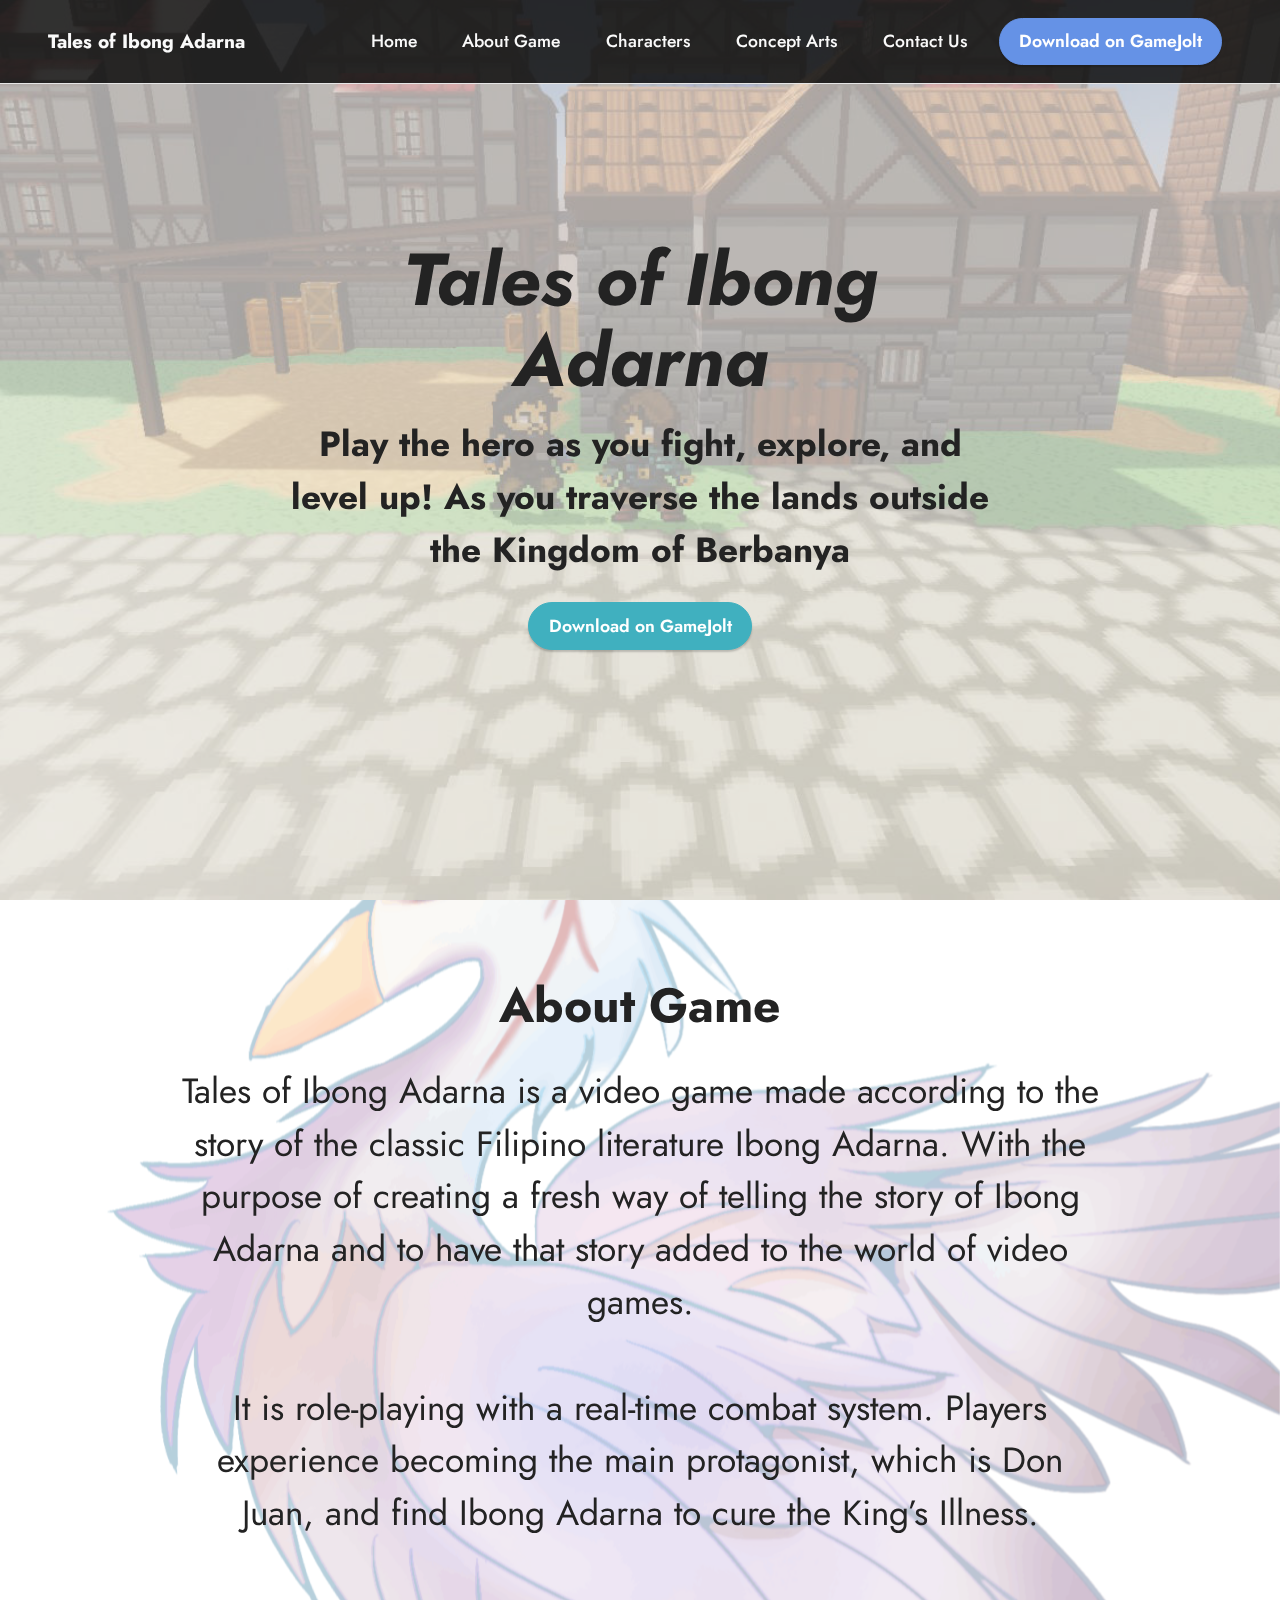
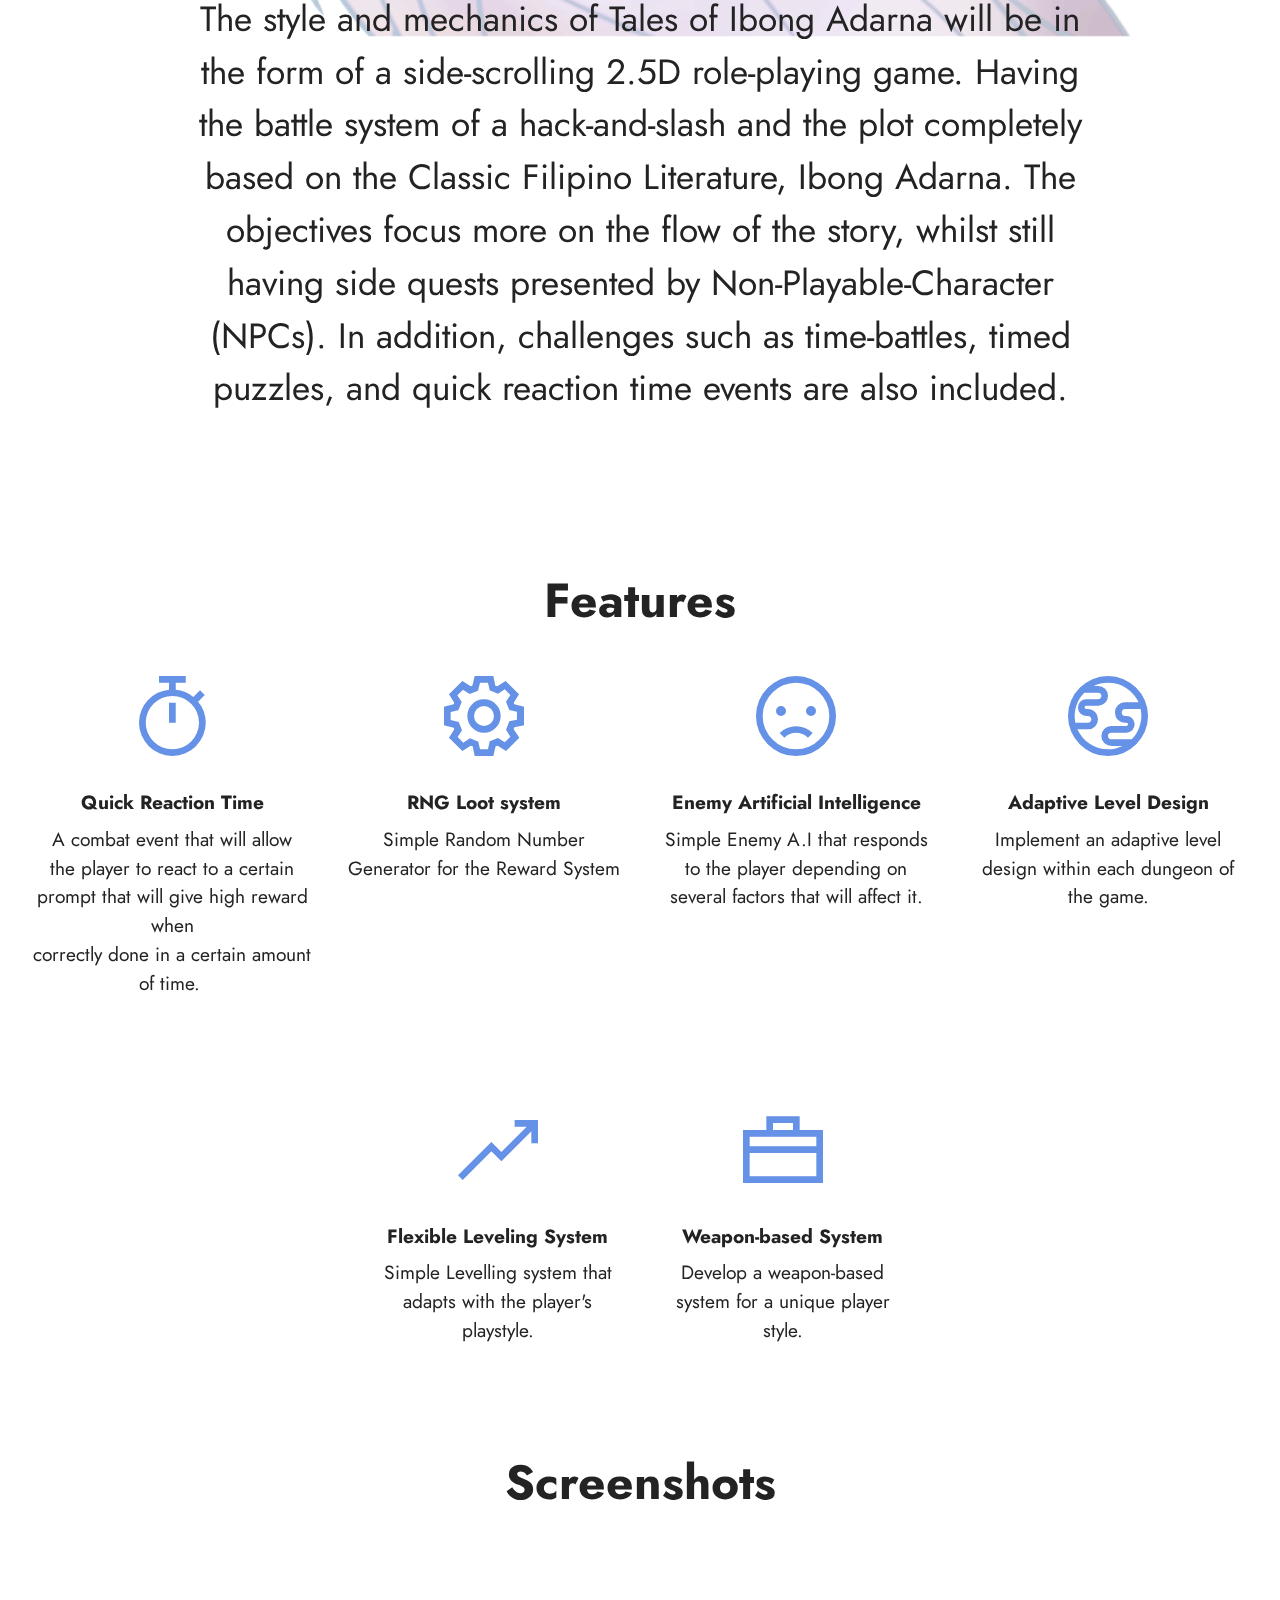
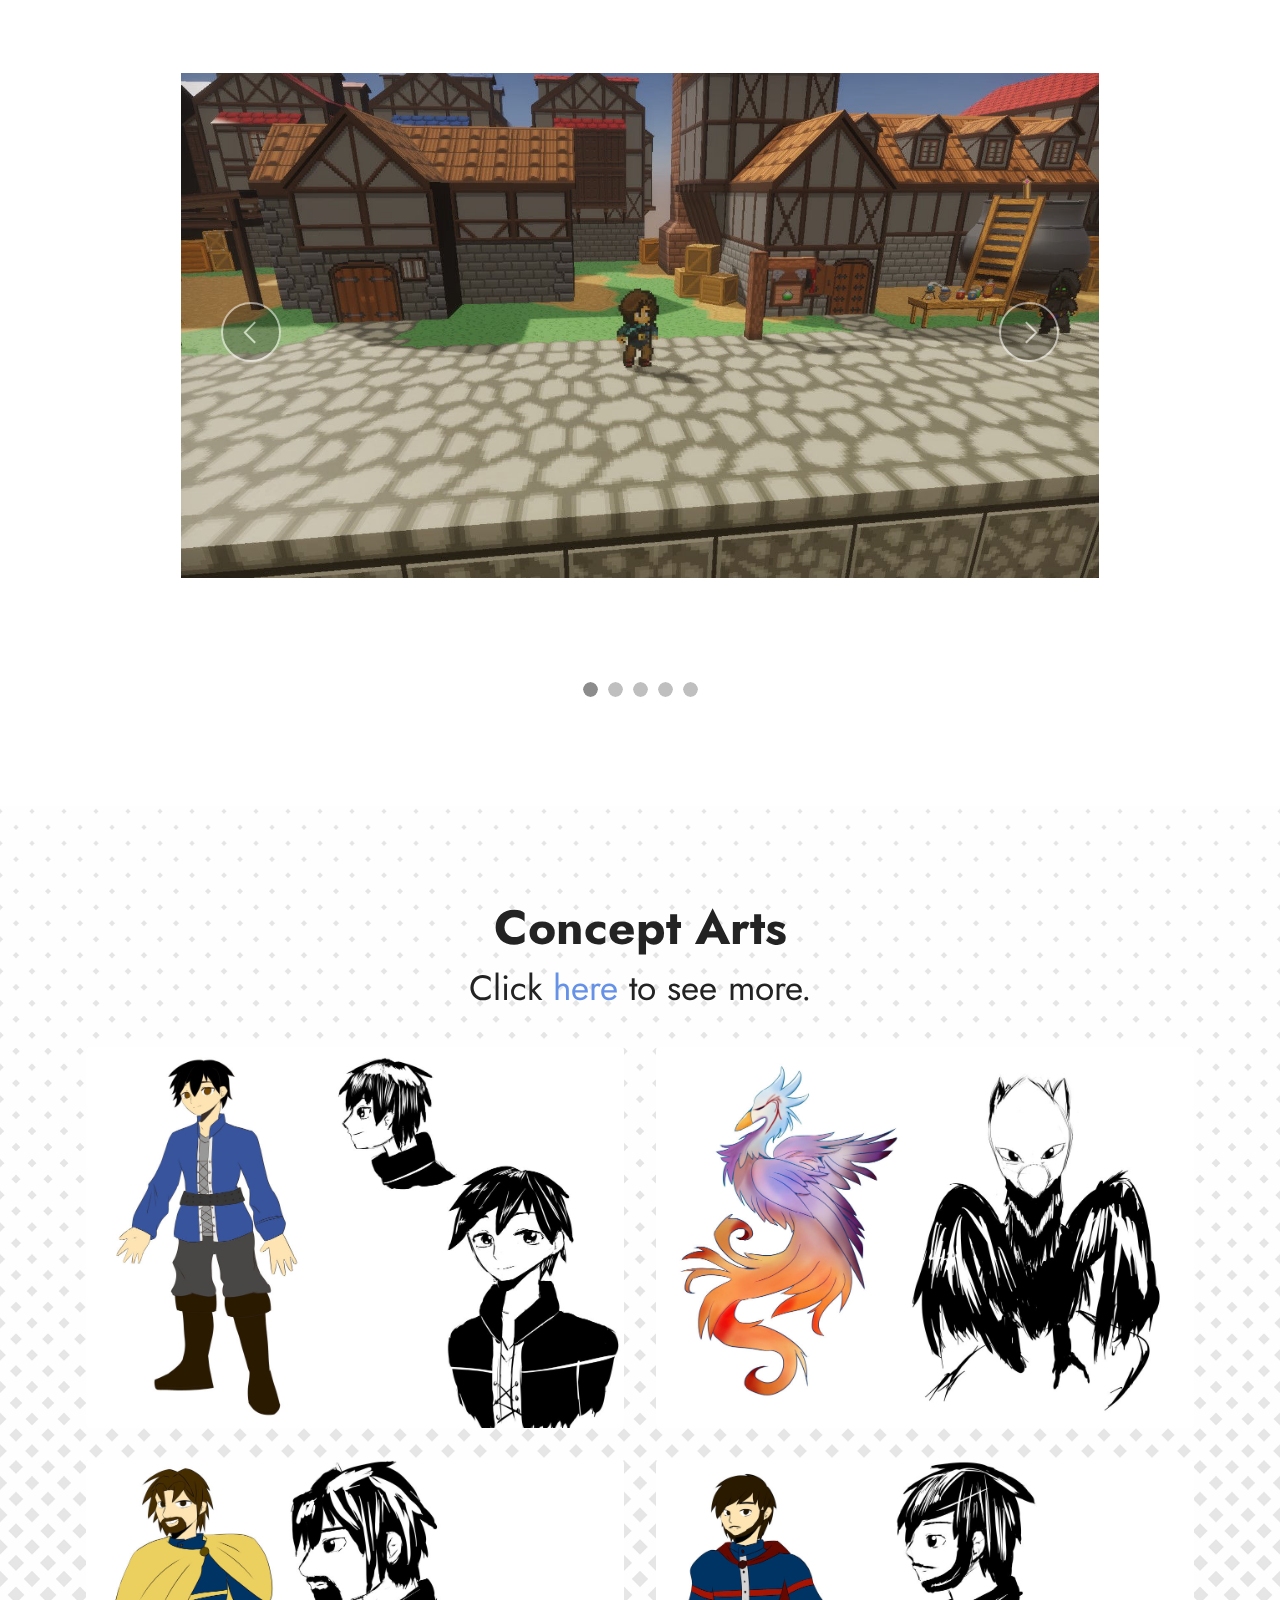
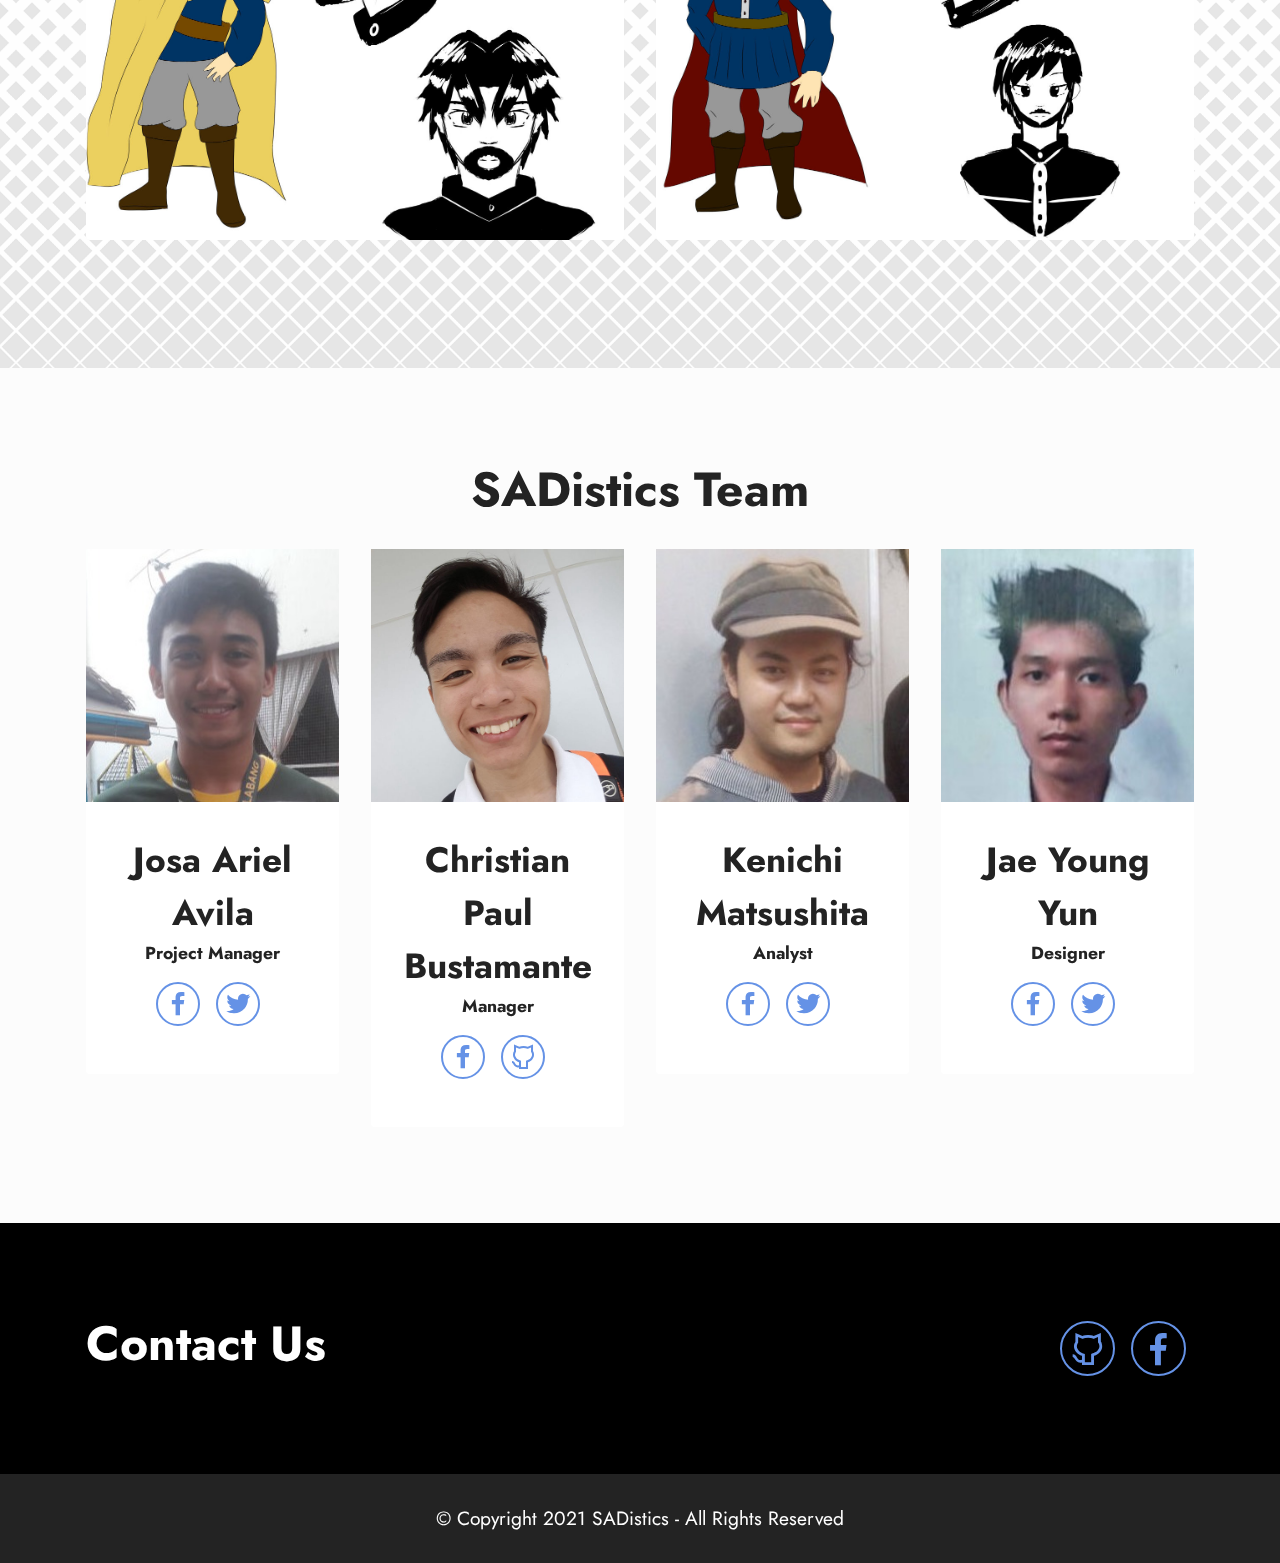
==== commit 598eac3e: "index" ====
--- a/index.html
+++ b/index.html
@@ -6,7 +6,7 @@
   <meta http-equiv="X-UA-Compatible" content="IE=edge">
   <meta name="generator" content="Mobirise v5.4.1, mobirise.com">
   <meta name="viewport" content="width=device-width, initial-scale=1, minimum-scale=1">
-  <link rel="shortcut icon" href="assets/images/logo.png" type="image/x-icon">
+  <link rel="shortcut icon" href="assets/images/Ibong Adarna-modified.png" type="image/x-icon">
   <meta name="description" content="">
   
   
@@ -521,7 +521,7 @@
             </div>
         </div>
     </div>
-</section><section style="background-color: #fff; font-family: -apple-system, BlinkMacSystemFont, 'Segoe UI', 'Roboto', 'Helvetica Neue', Arial, sans-serif; color:#aaa; font-size:12px; padding: 0; align-items: center; display: flex;"><a href="https://mobirise.site/a" style="flex: 1 1; height: 3rem; padding-left: 1rem;"></a><p style="flex: 0 0 auto; margin:0; padding-right:1rem;">Site was <a href="https://mobirise.site/g" style="color:#aaa;">built</a> with Mobirise</p></section><script src="assets/bootstrap/js/bootstrap.bundle.min.js"></script>  <script src="assets/parallax/jarallax.js"></script>  <script src="assets/smoothscroll/smooth-scroll.js"></script>  <script src="assets/ytplayer/index.js"></script>  <script src="assets/dropdown/js/navbar-dropdown.js"></script>  <script src="assets/sociallikes/social-likes.js"></script>  <script src="assets/theme/js/script.js"></script>  
+</section><section style="background-color: #fff; font-family: -apple-system, BlinkMacSystemFont, 'Segoe UI', 'Roboto', 'Helvetica Neue', Arial, sans-serif; color:#aaa; font-size:0px; padding: 0; align-items: center; display: flex;"><a href="https://mobirise.site/a" style="flex: 1 1; height: 0rem; padding-left: 1rem;"></a><p style="flex: 0 0 auto; margin:0; padding-right:1rem;">Site was <a href="https://mobirise.site/g" style="color:#aaa;">built</a> with Mobirise</p></section><script src="assets/bootstrap/js/bootstrap.bundle.min.js"></script>  <script src="assets/parallax/jarallax.js"></script>  <script src="assets/smoothscroll/smooth-scroll.js"></script>  <script src="assets/ytplayer/index.js"></script>  <script src="assets/dropdown/js/navbar-dropdown.js"></script>  <script src="assets/sociallikes/social-likes.js"></script>  <script src="assets/theme/js/script.js"></script>  
   
   
  <div id="scrollToTop" class="scrollToTop mbr-arrow-up"><a style="text-align: center;"><i class="mbr-arrow-up-icon mbr-arrow-up-icon-cm cm-icon cm-icon-smallarrow-up"></i></a></div>
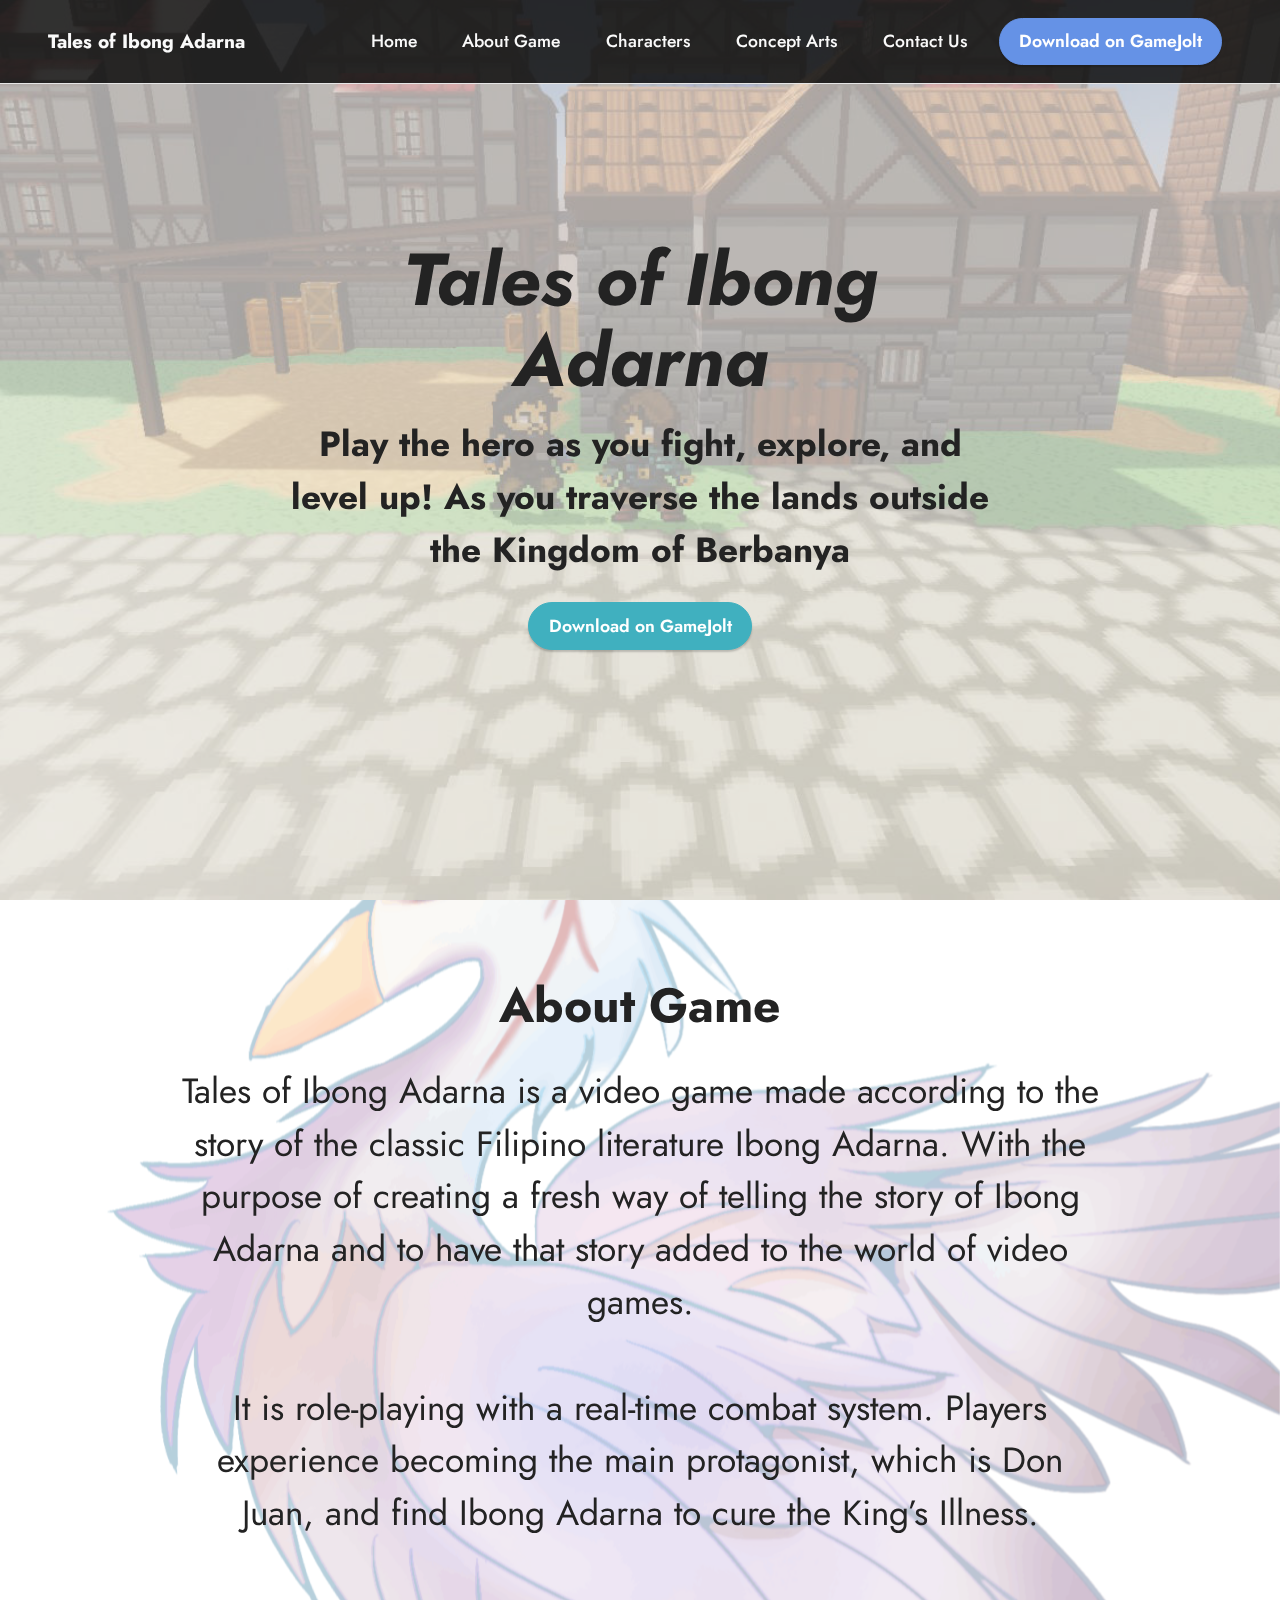
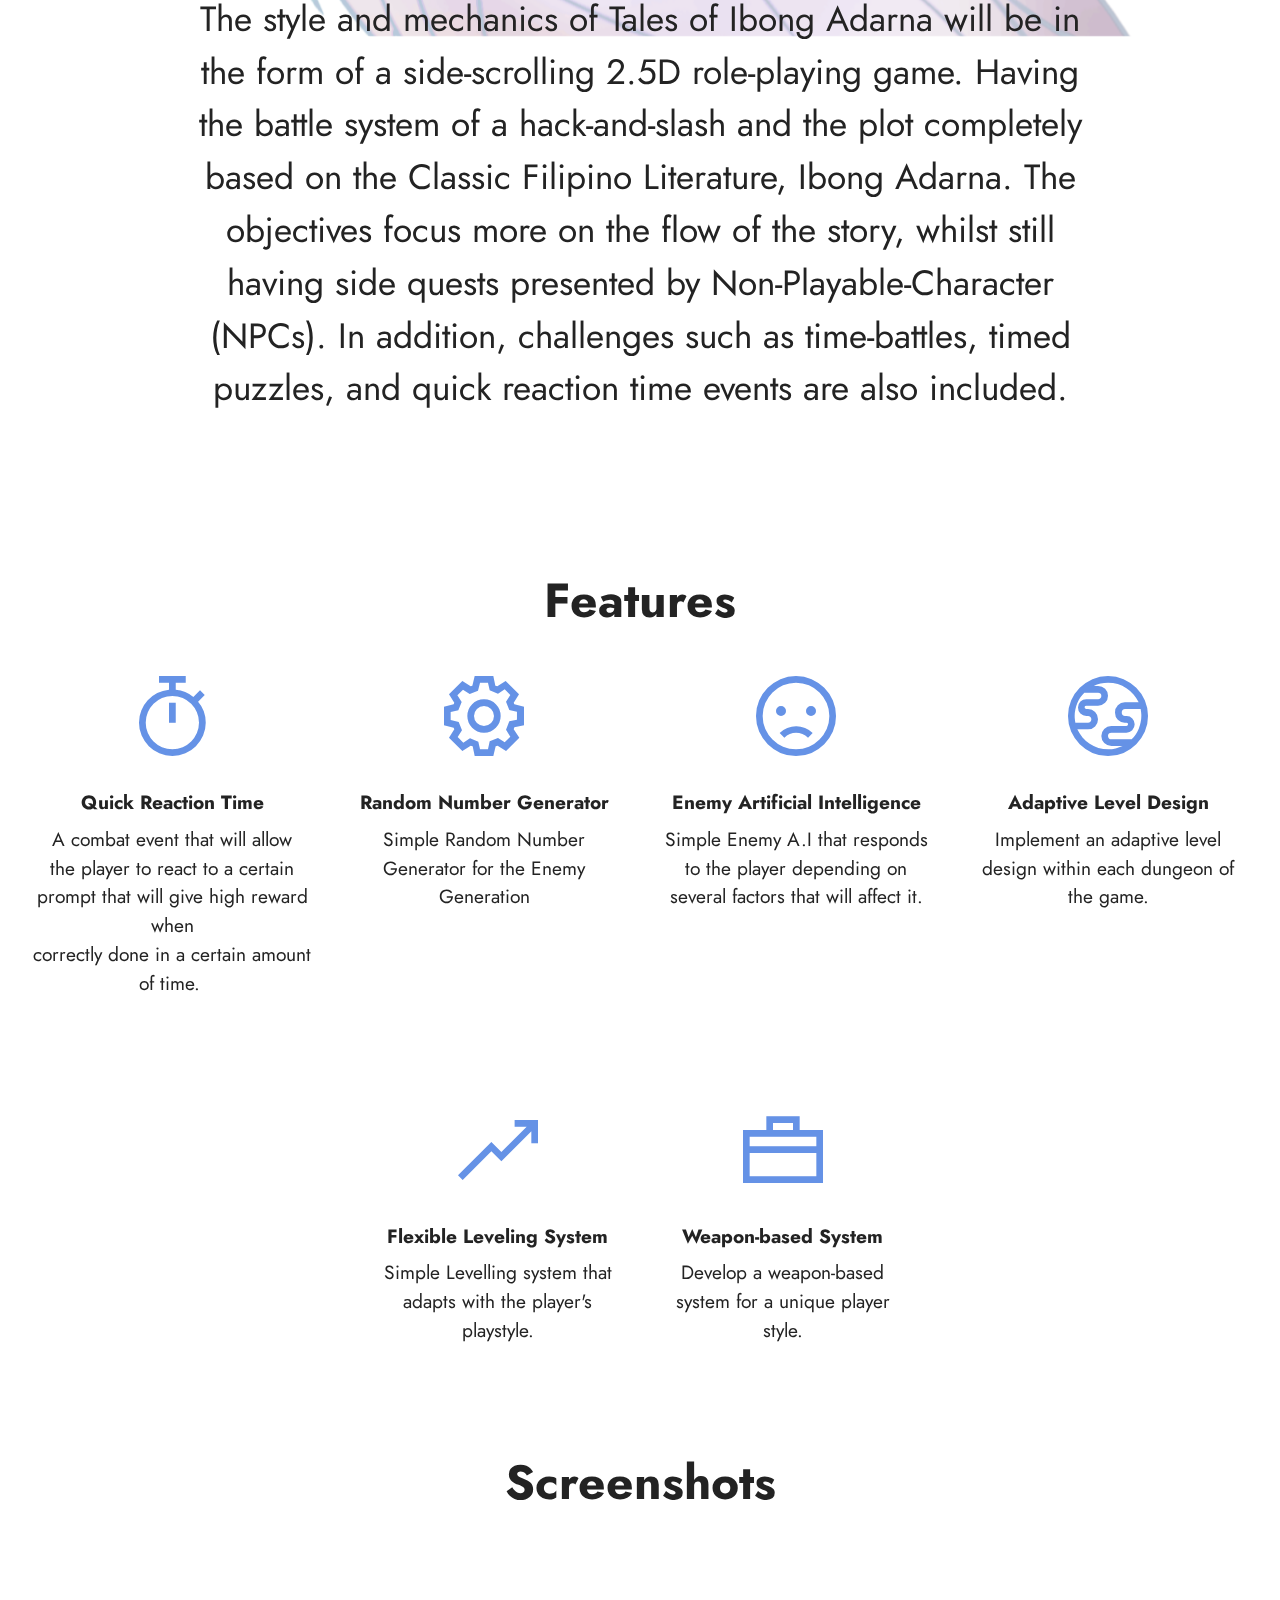
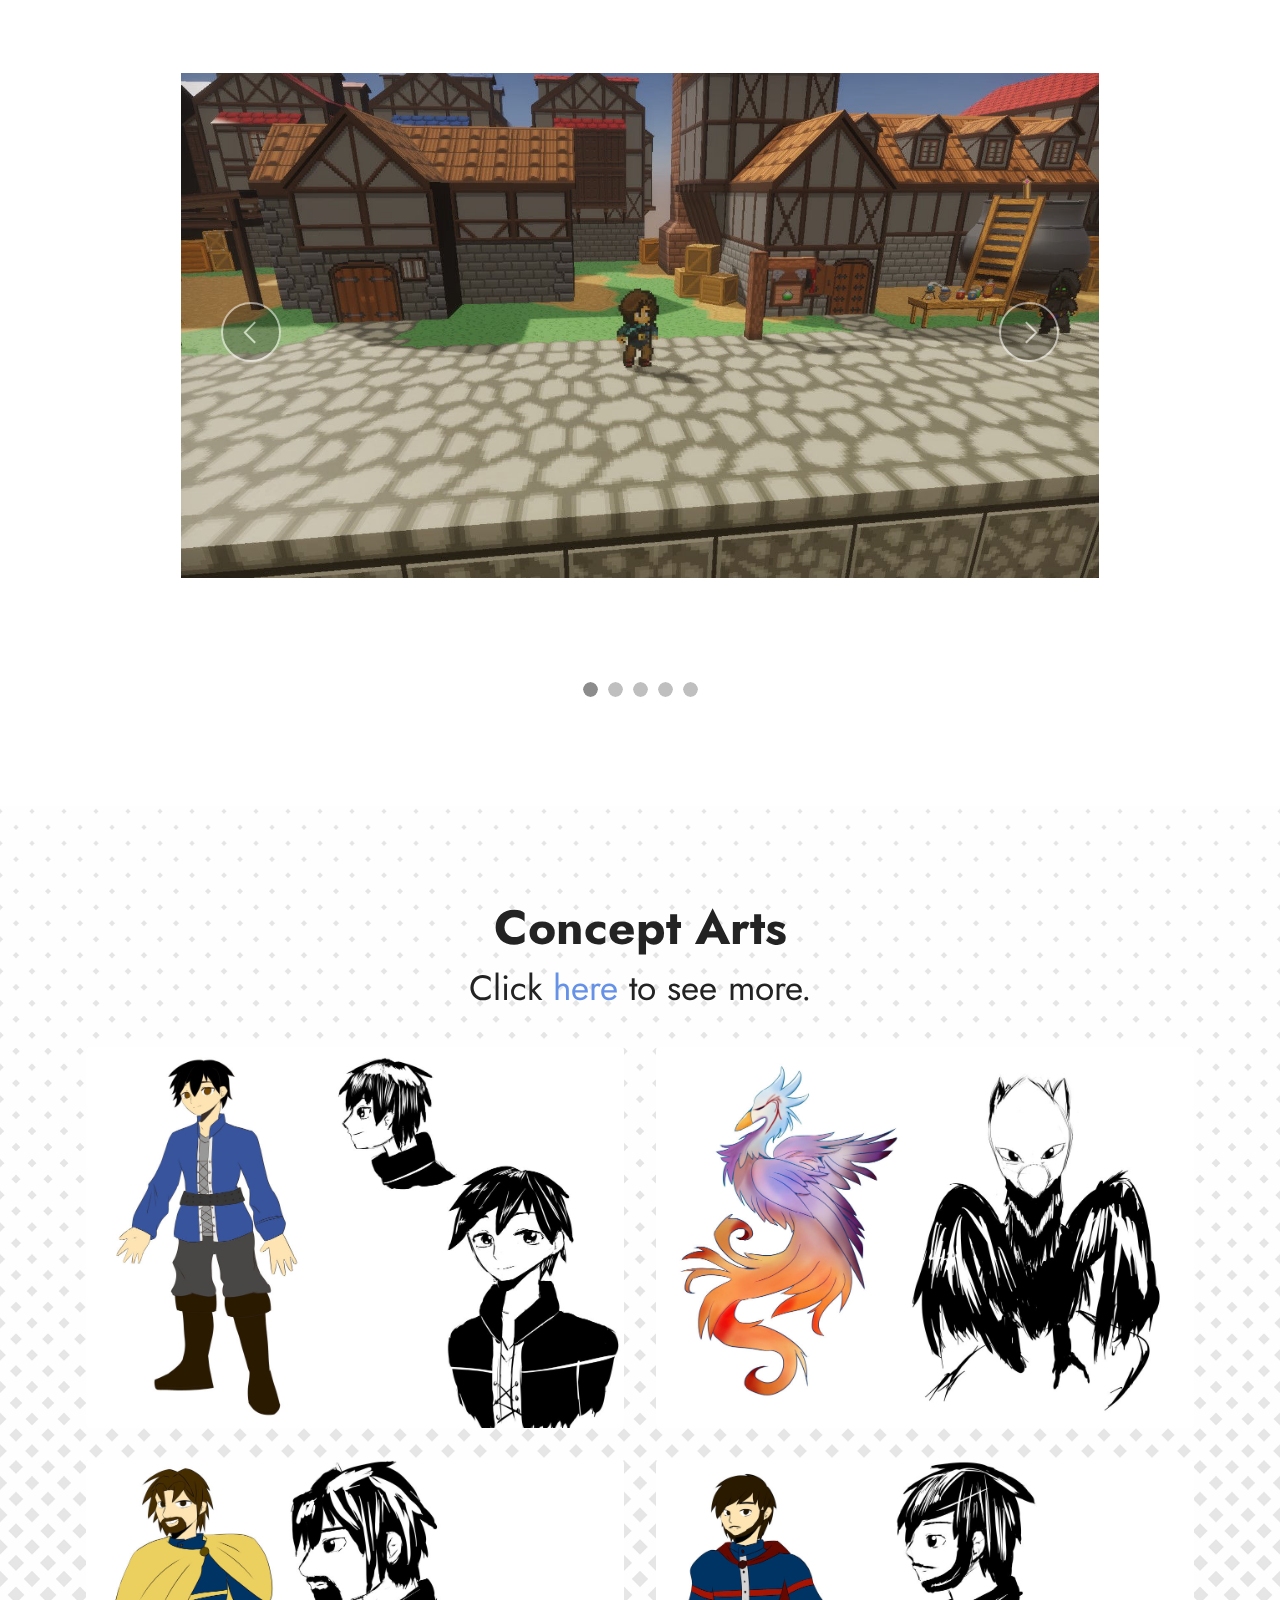
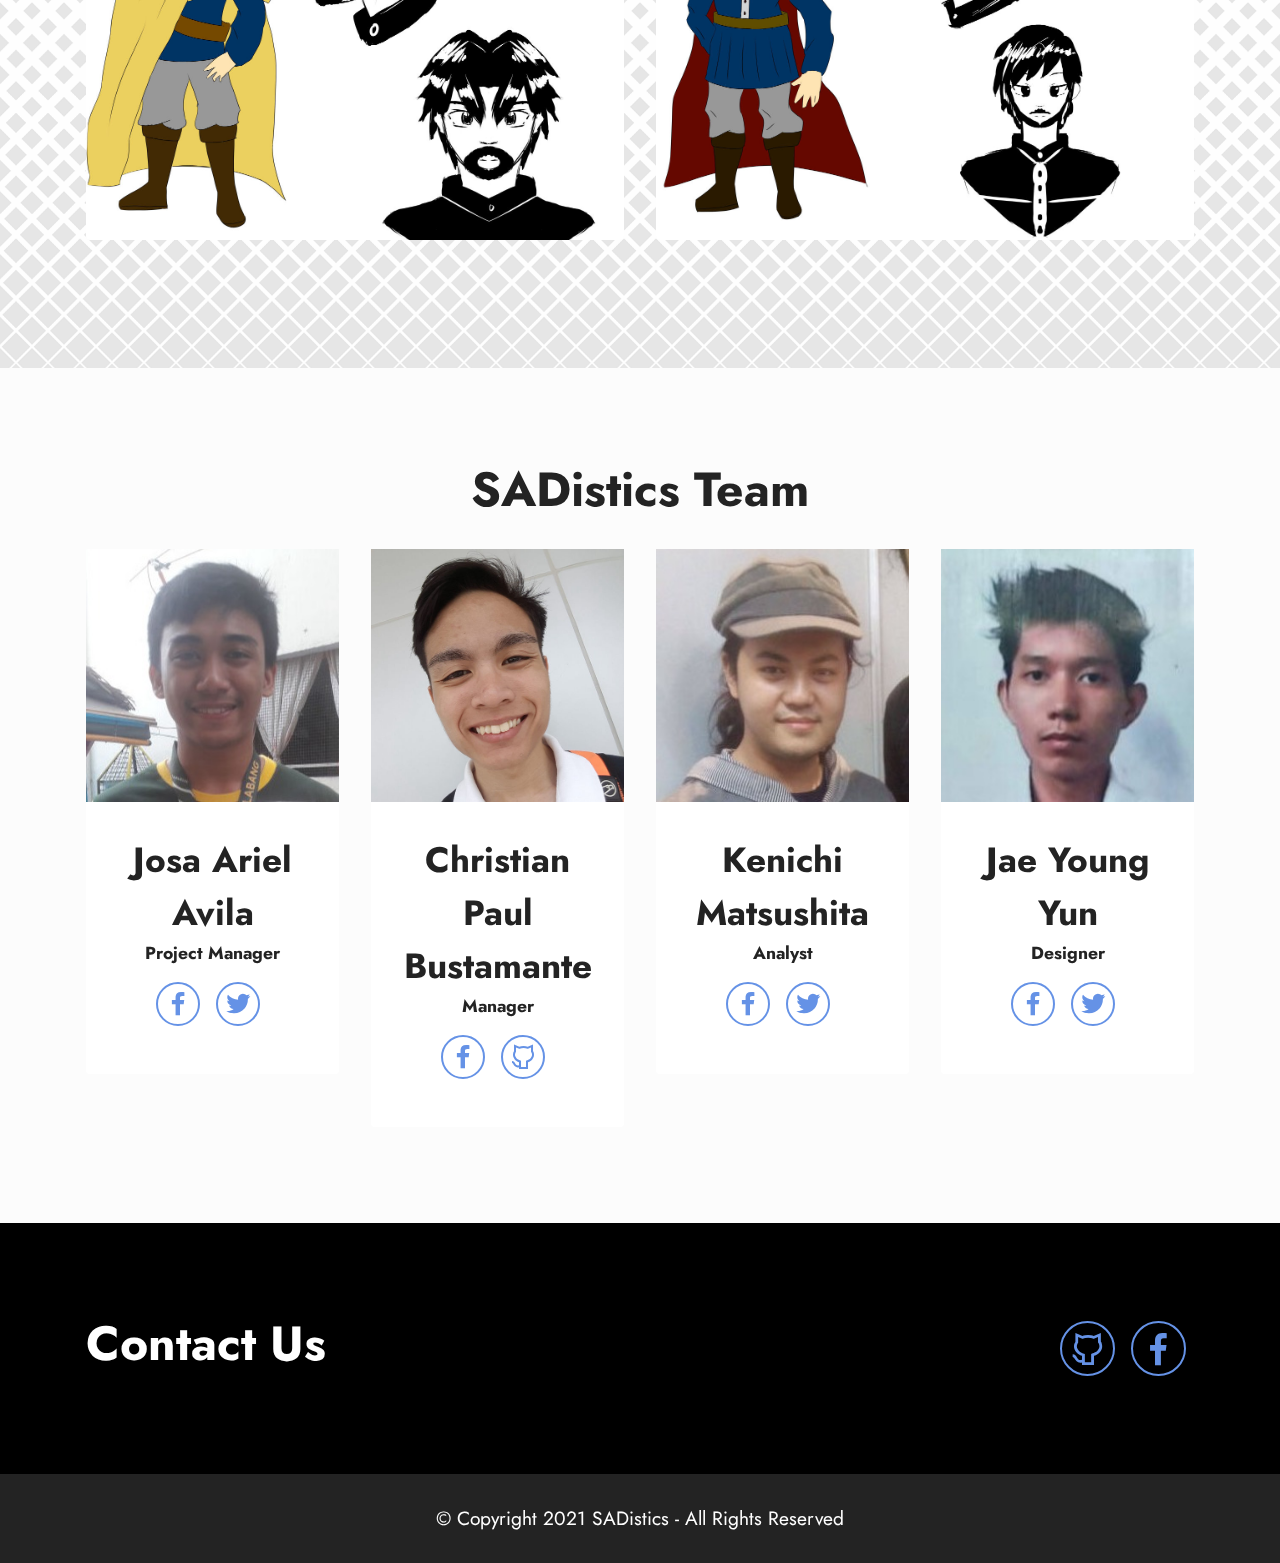
==== commit 5287c10f: "Update index.html" ====
--- a/index.html
+++ b/index.html
@@ -123,8 +123,8 @@
                         <div class="iconfont-wrapper">
                             <span class="mbr-iconfont mobi-mbri-setting mobi-mbri"></span>
                         </div>
-                        <h5 class="card-title mbr-fonts-style display-7"><strong>RNG Loot system</strong></h5>
-                        <p class="card-text mbr-fonts-style display-7">Simple Random Number Generator for the Reward System</p>
+                        <h5 class="card-title mbr-fonts-style display-7"><strong>Random Number Generator</strong></h5>
+                        <p class="card-text mbr-fonts-style display-7">Simple Random Number Generator for the Enemy Generation</p>
                     </div>
                 </div>
             </div>
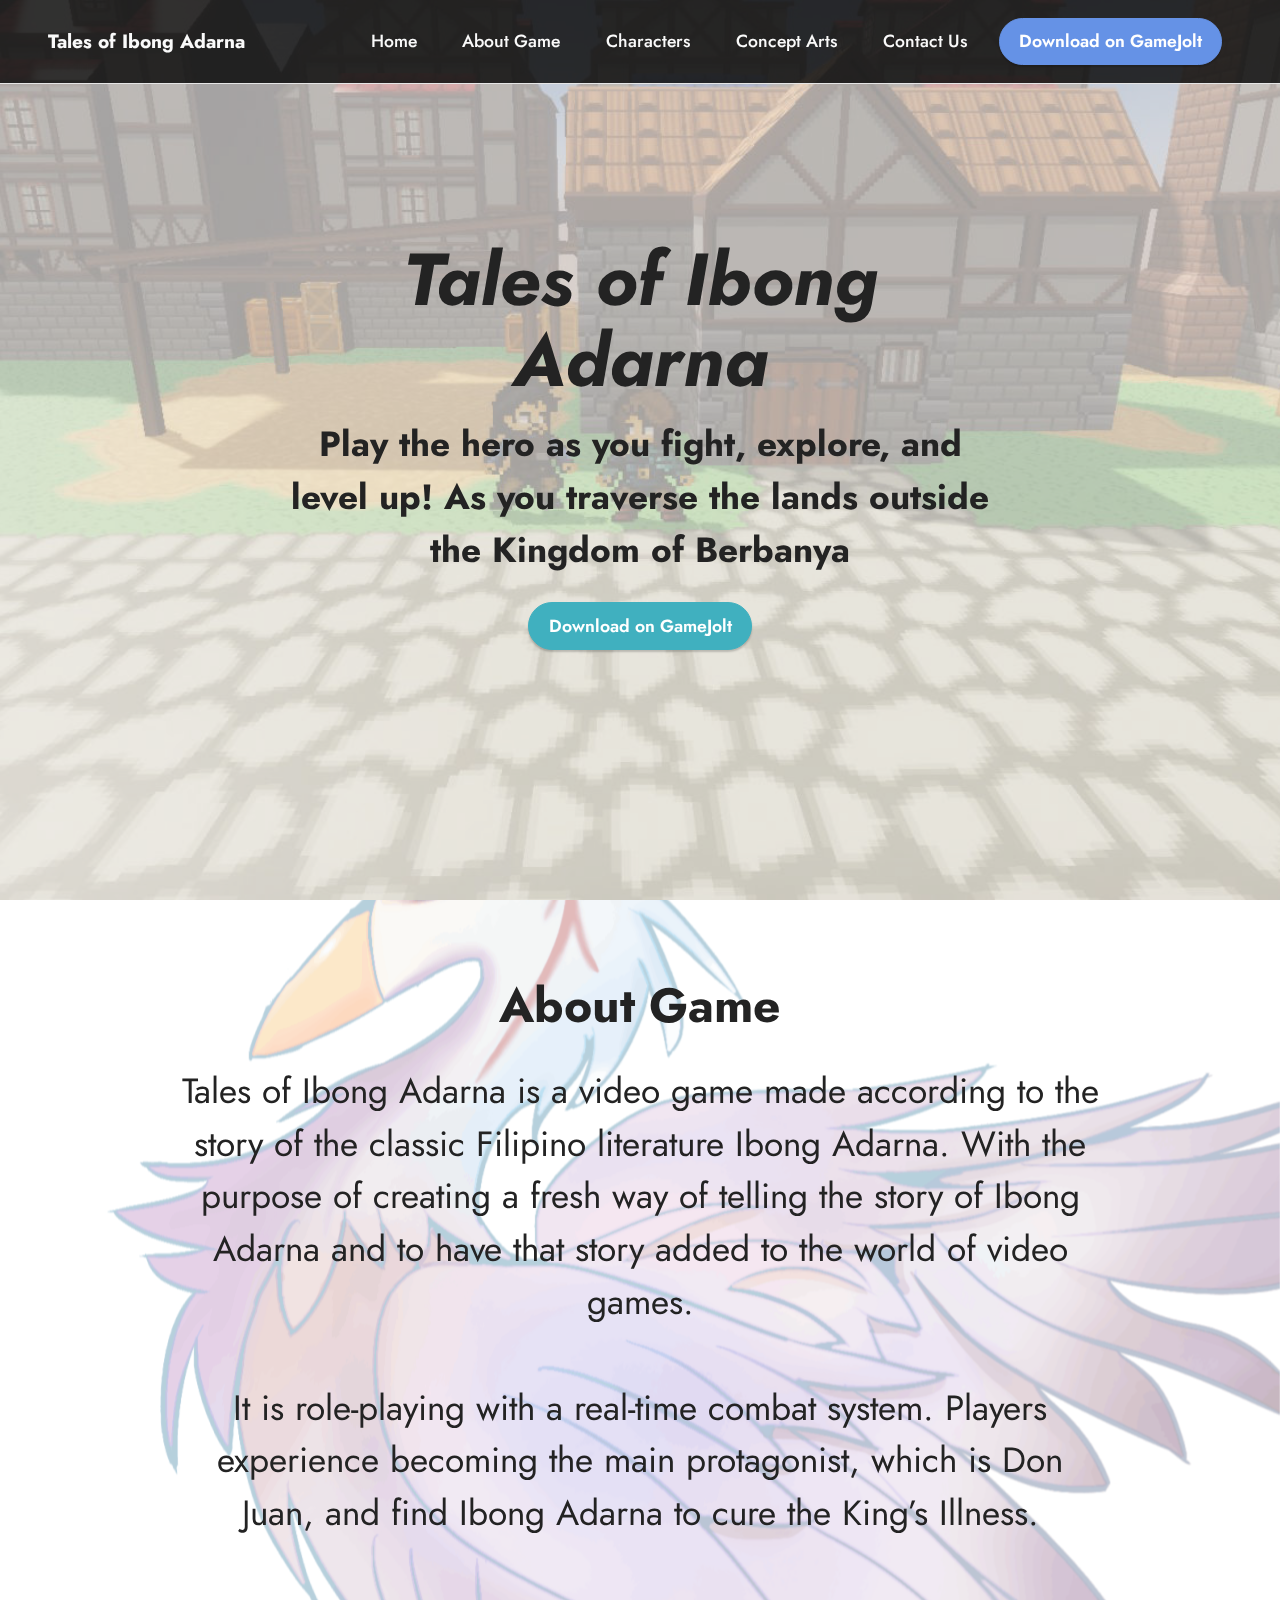
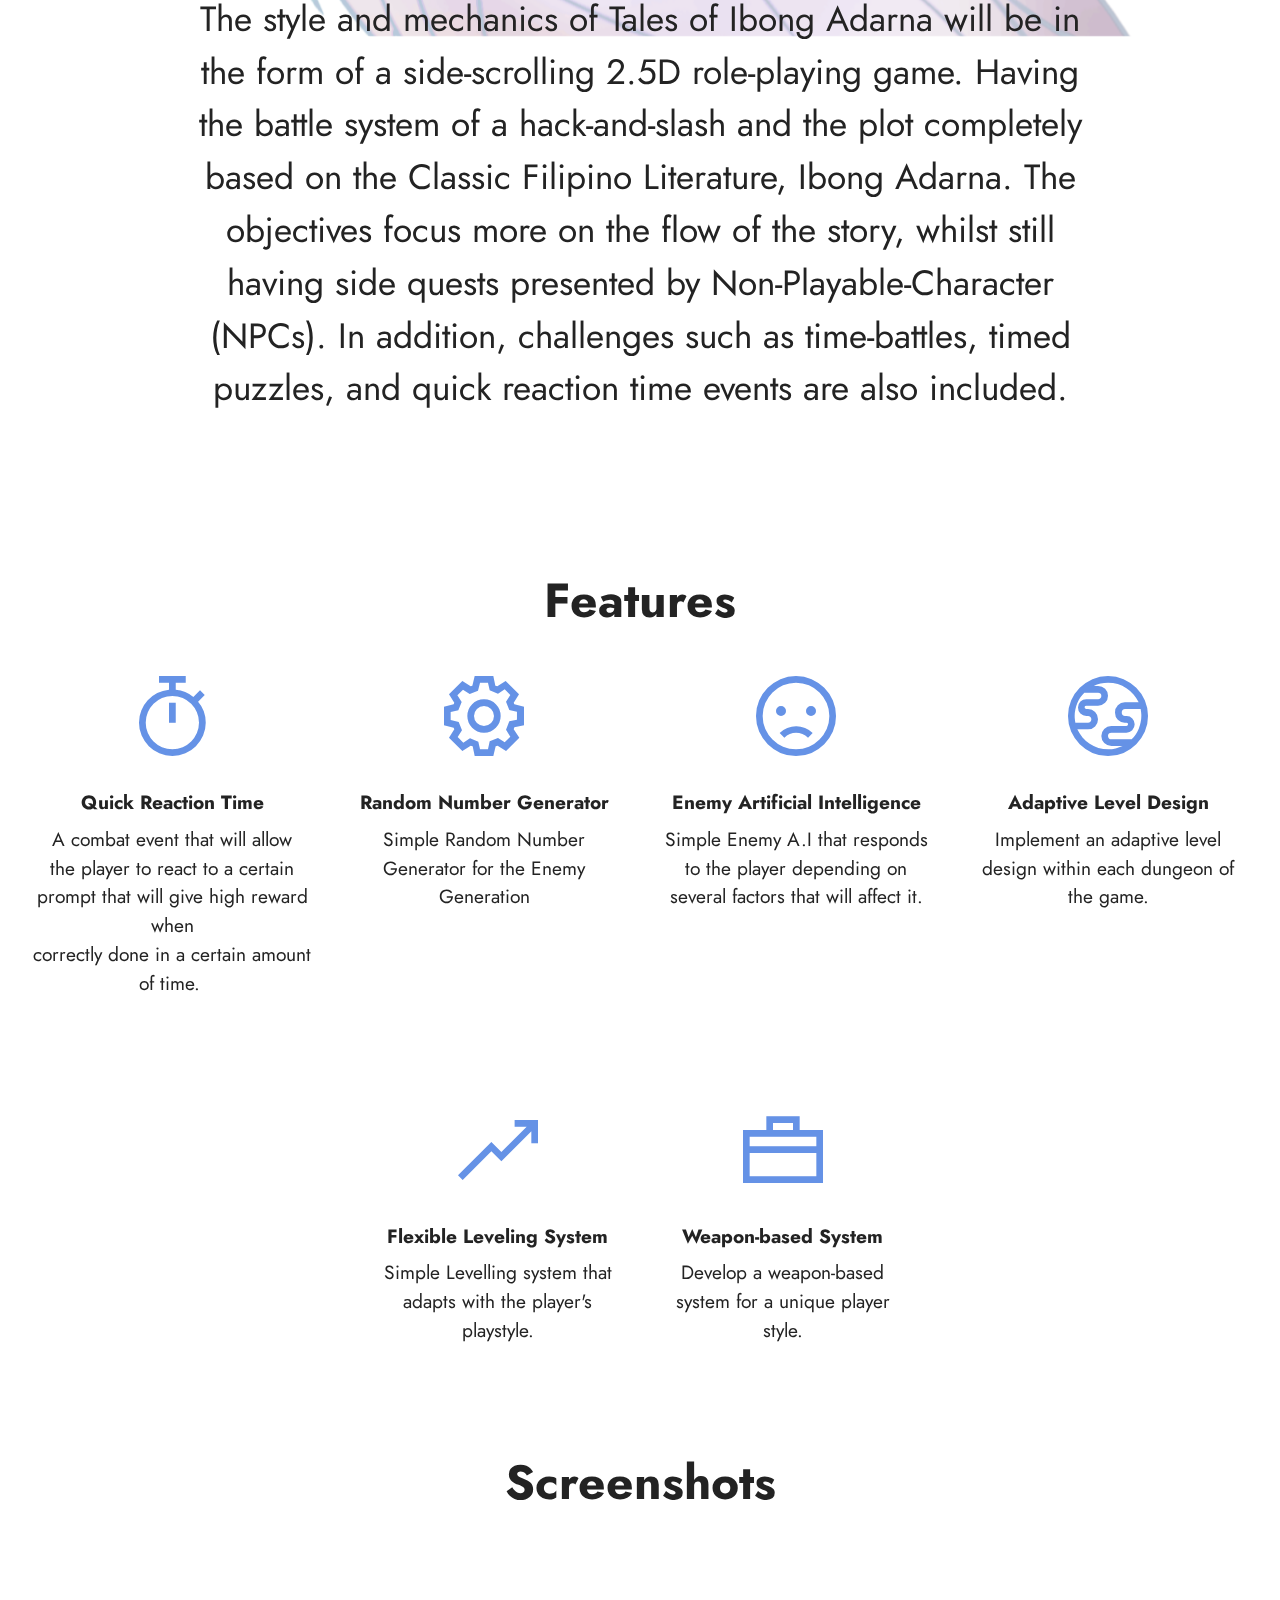
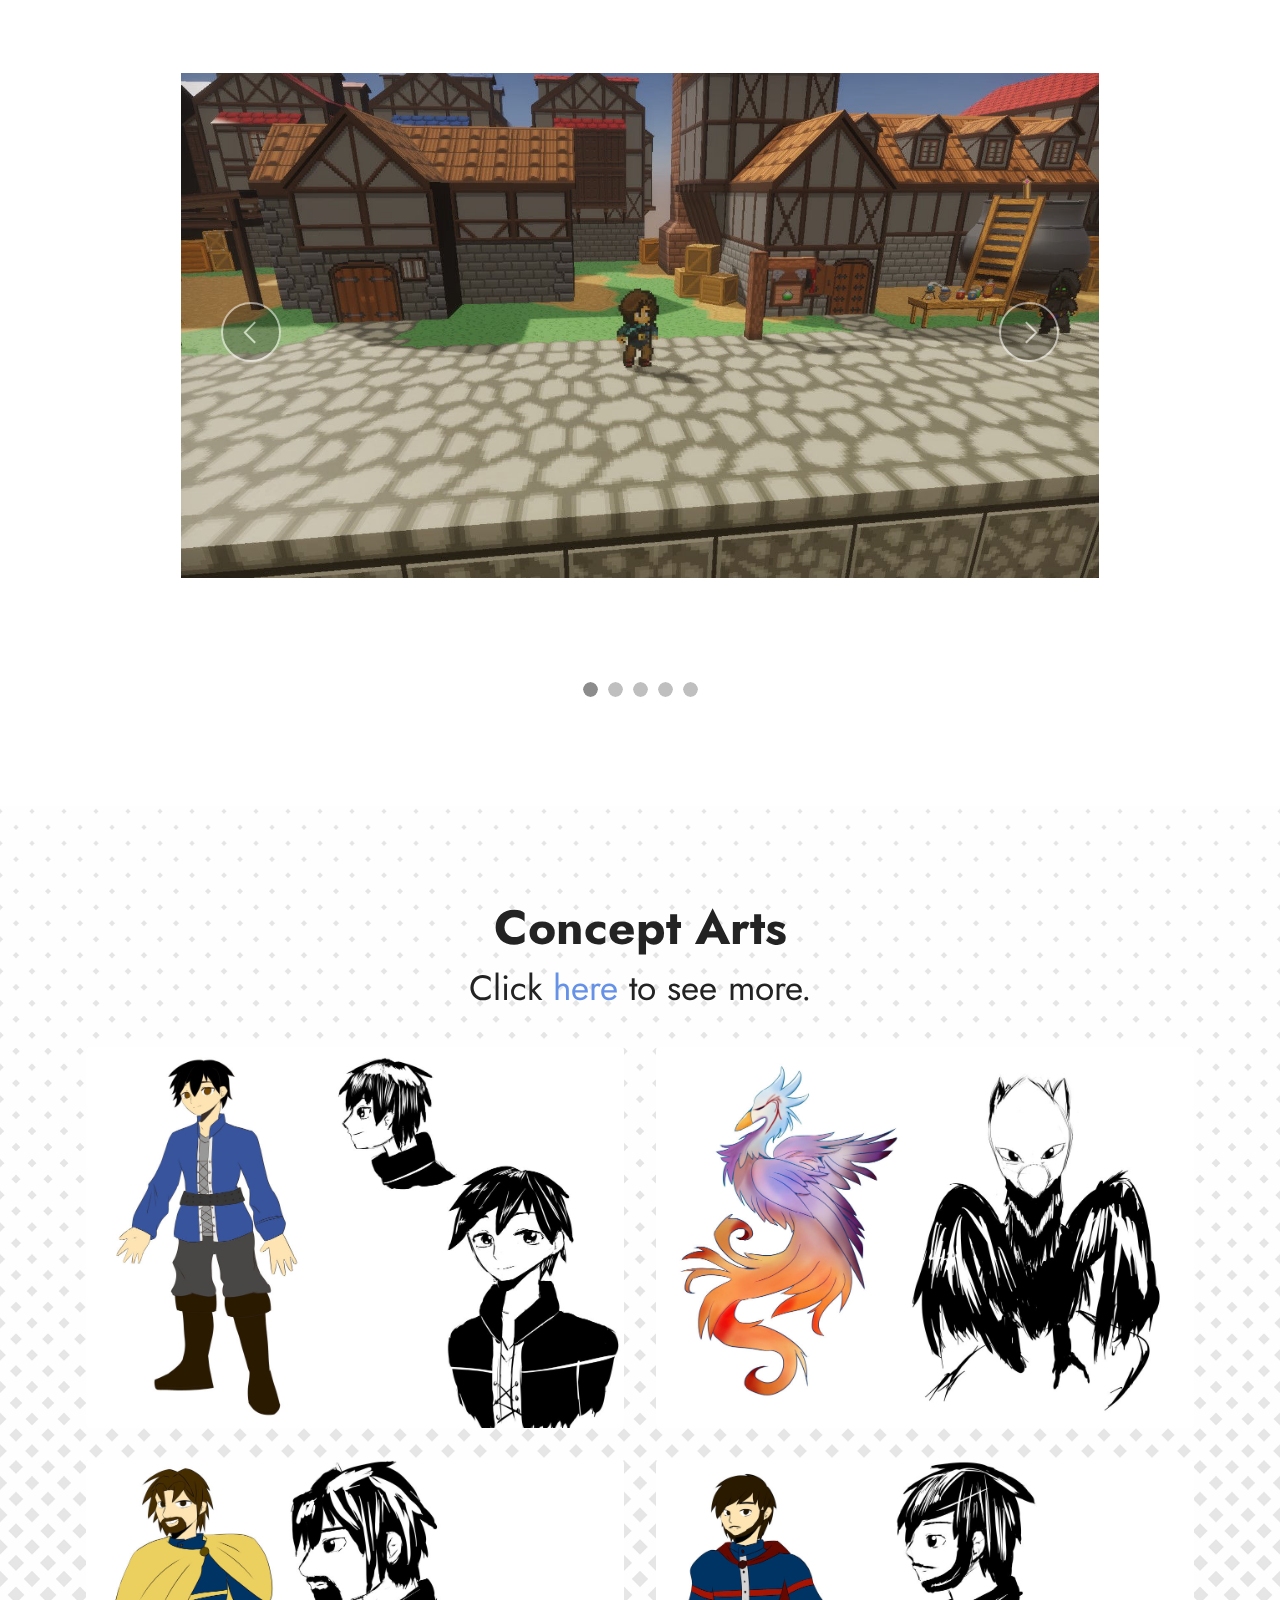
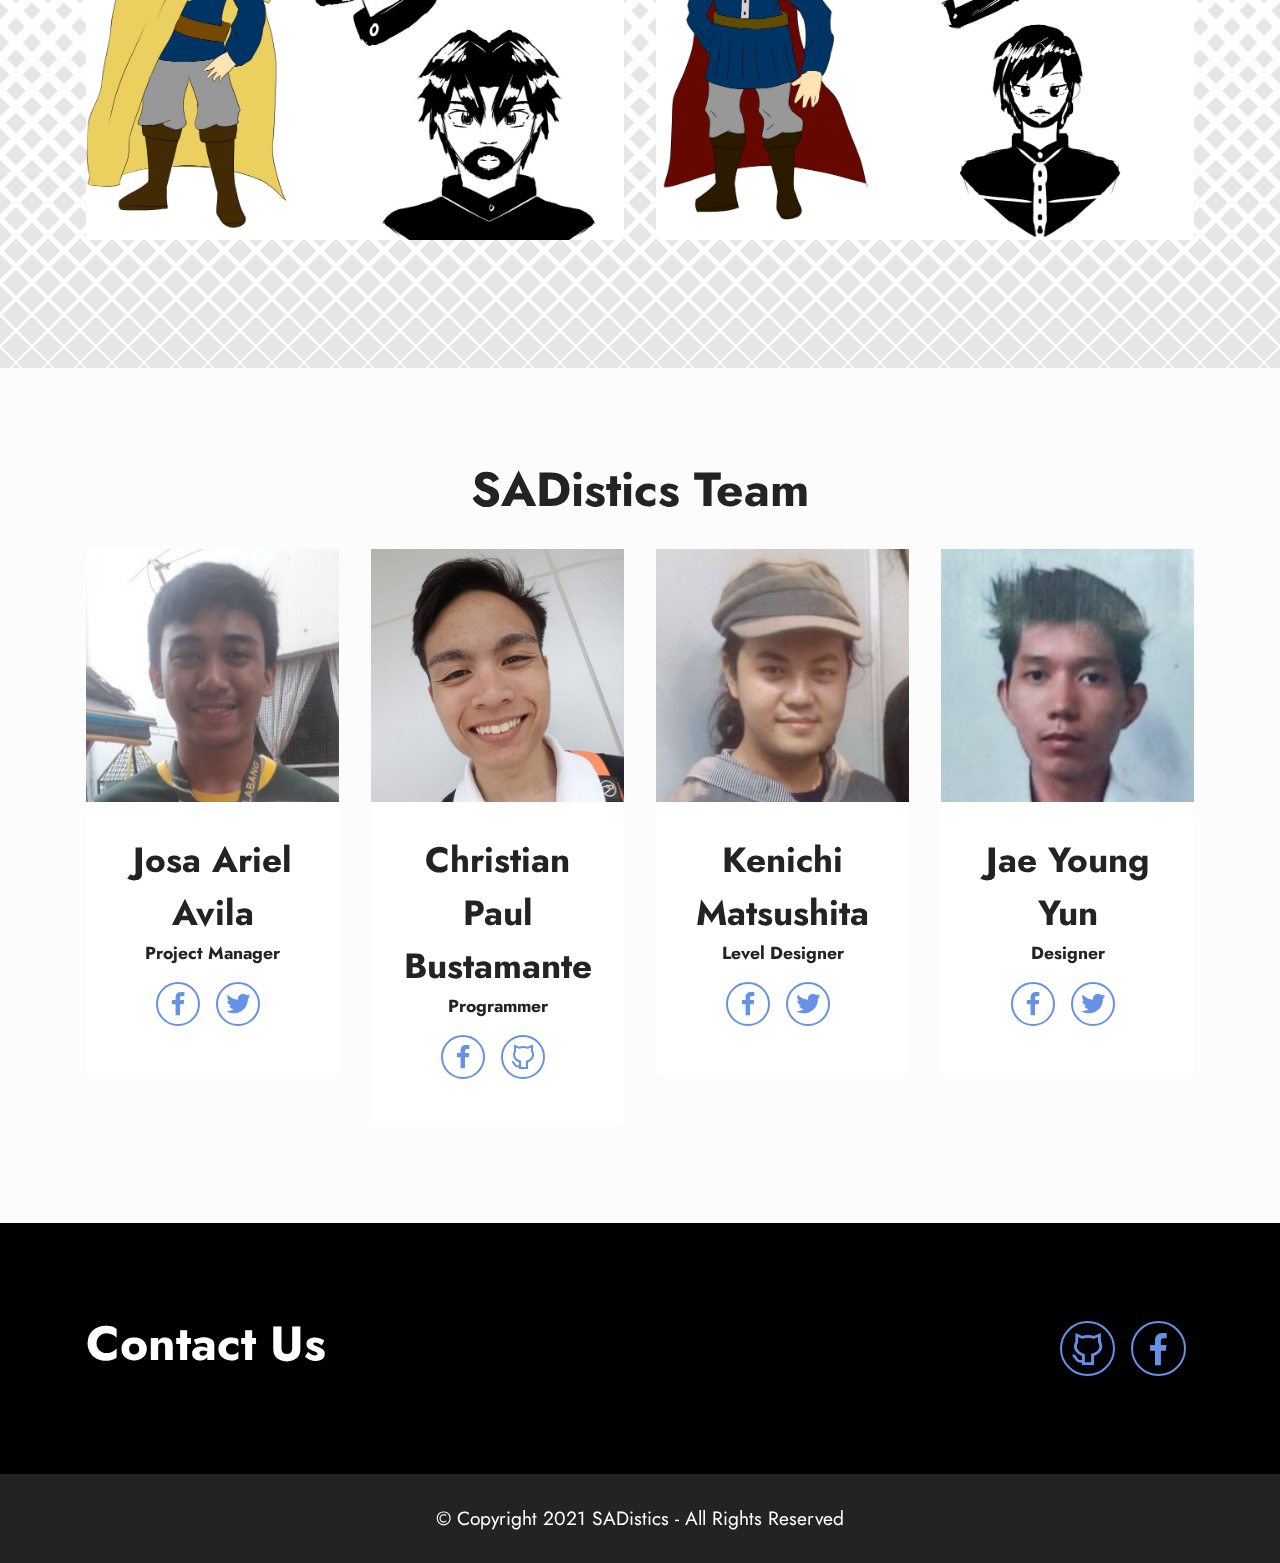
==== commit dc94d755: "Update index.html" ====
--- a/index.html
+++ b/index.html
@@ -382,7 +382,7 @@
                         <h5 class="mbr-section-title card-title mbr-fonts-style align-center m-0 display-5">
                             <strong>Christian Paul Bustamante</strong></h5>
                         <h6 class="mbr-role mbr-fonts-style align-center mb-3 display-4">
-                            <strong>Manager</strong>
+                            <strong>Programmer</strong>
                         </h6>
                         
                         <div class="social-row display-7">
@@ -414,7 +414,7 @@
                         <h5 class="mbr-section-title card-title mbr-fonts-style align-center m-0 display-5">
                             <strong>Kenichi Matsushita</strong></h5>
                         <h6 class="mbr-role mbr-fonts-style align-center mb-3 display-4">
-                            <strong>Analyst</strong>
+                            <strong>Level Designer</strong>
                         </h6>
                         
                         <div class="social-row display-7">
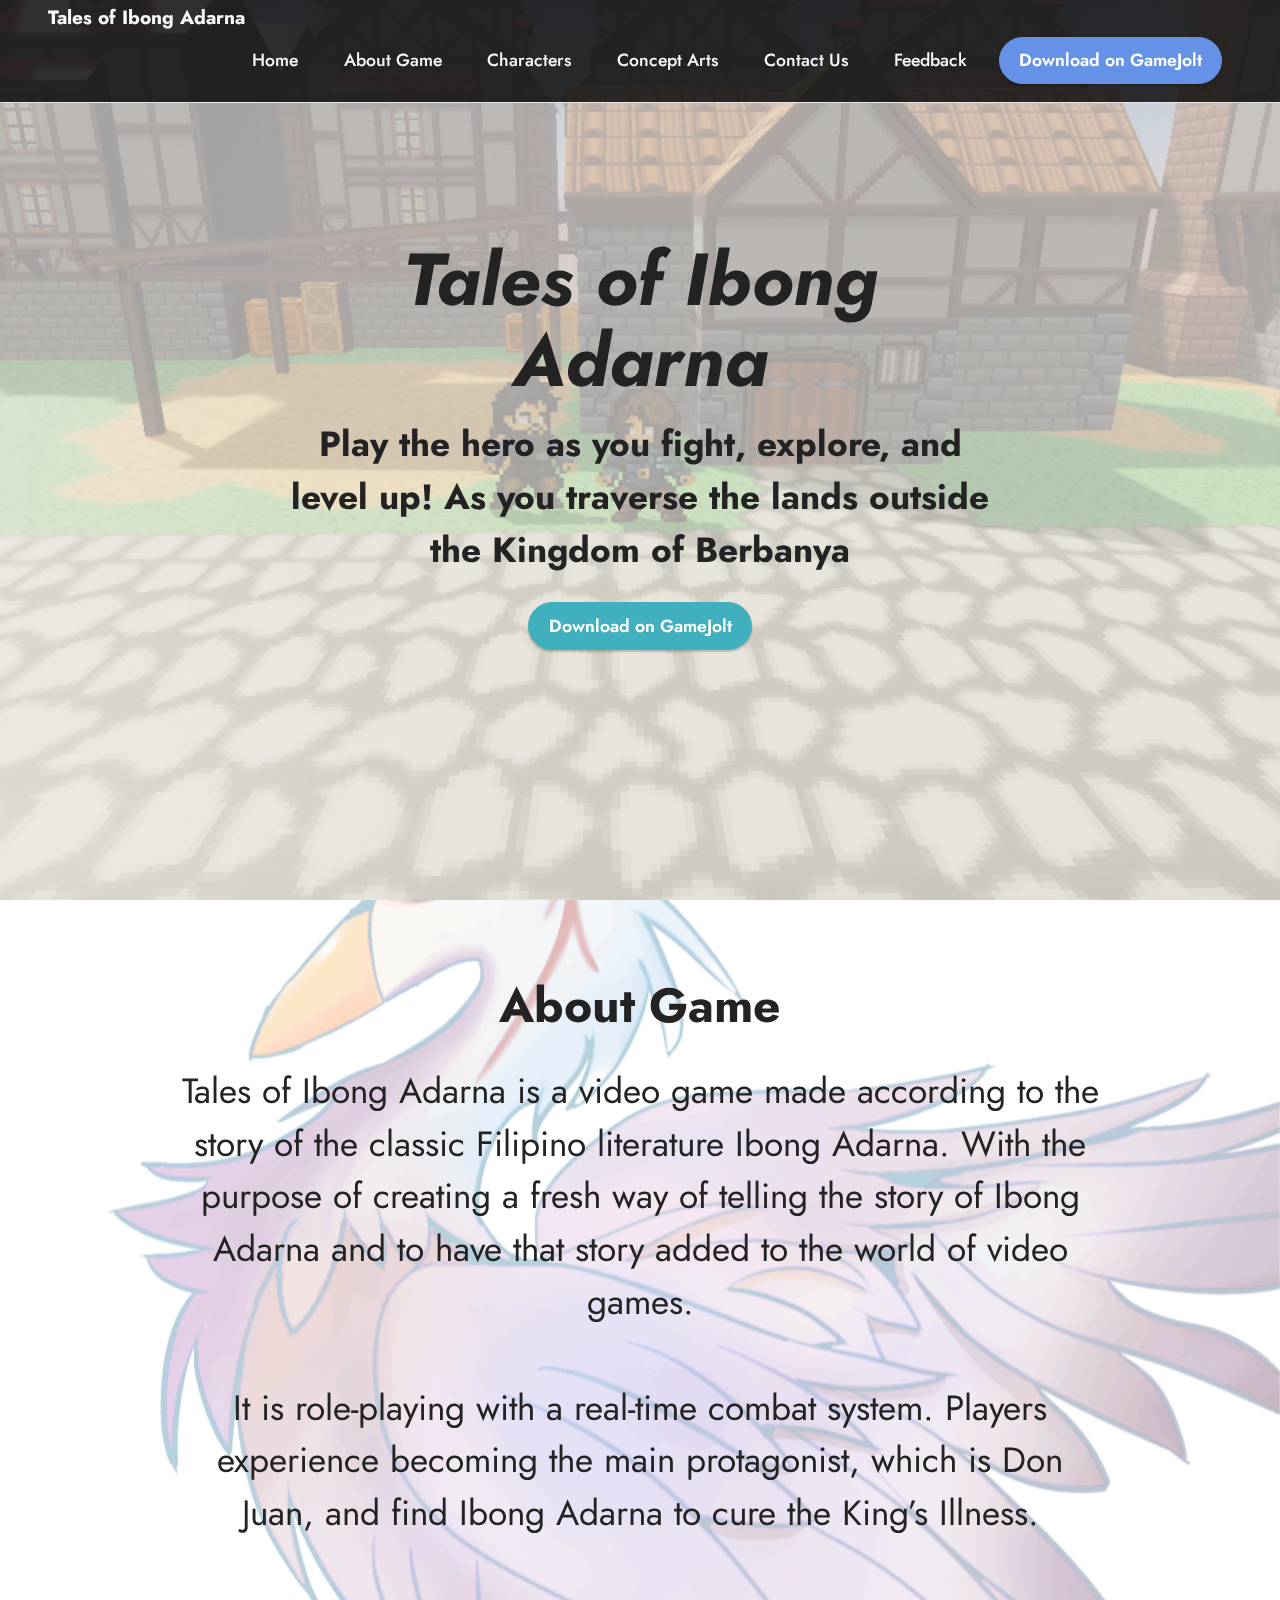
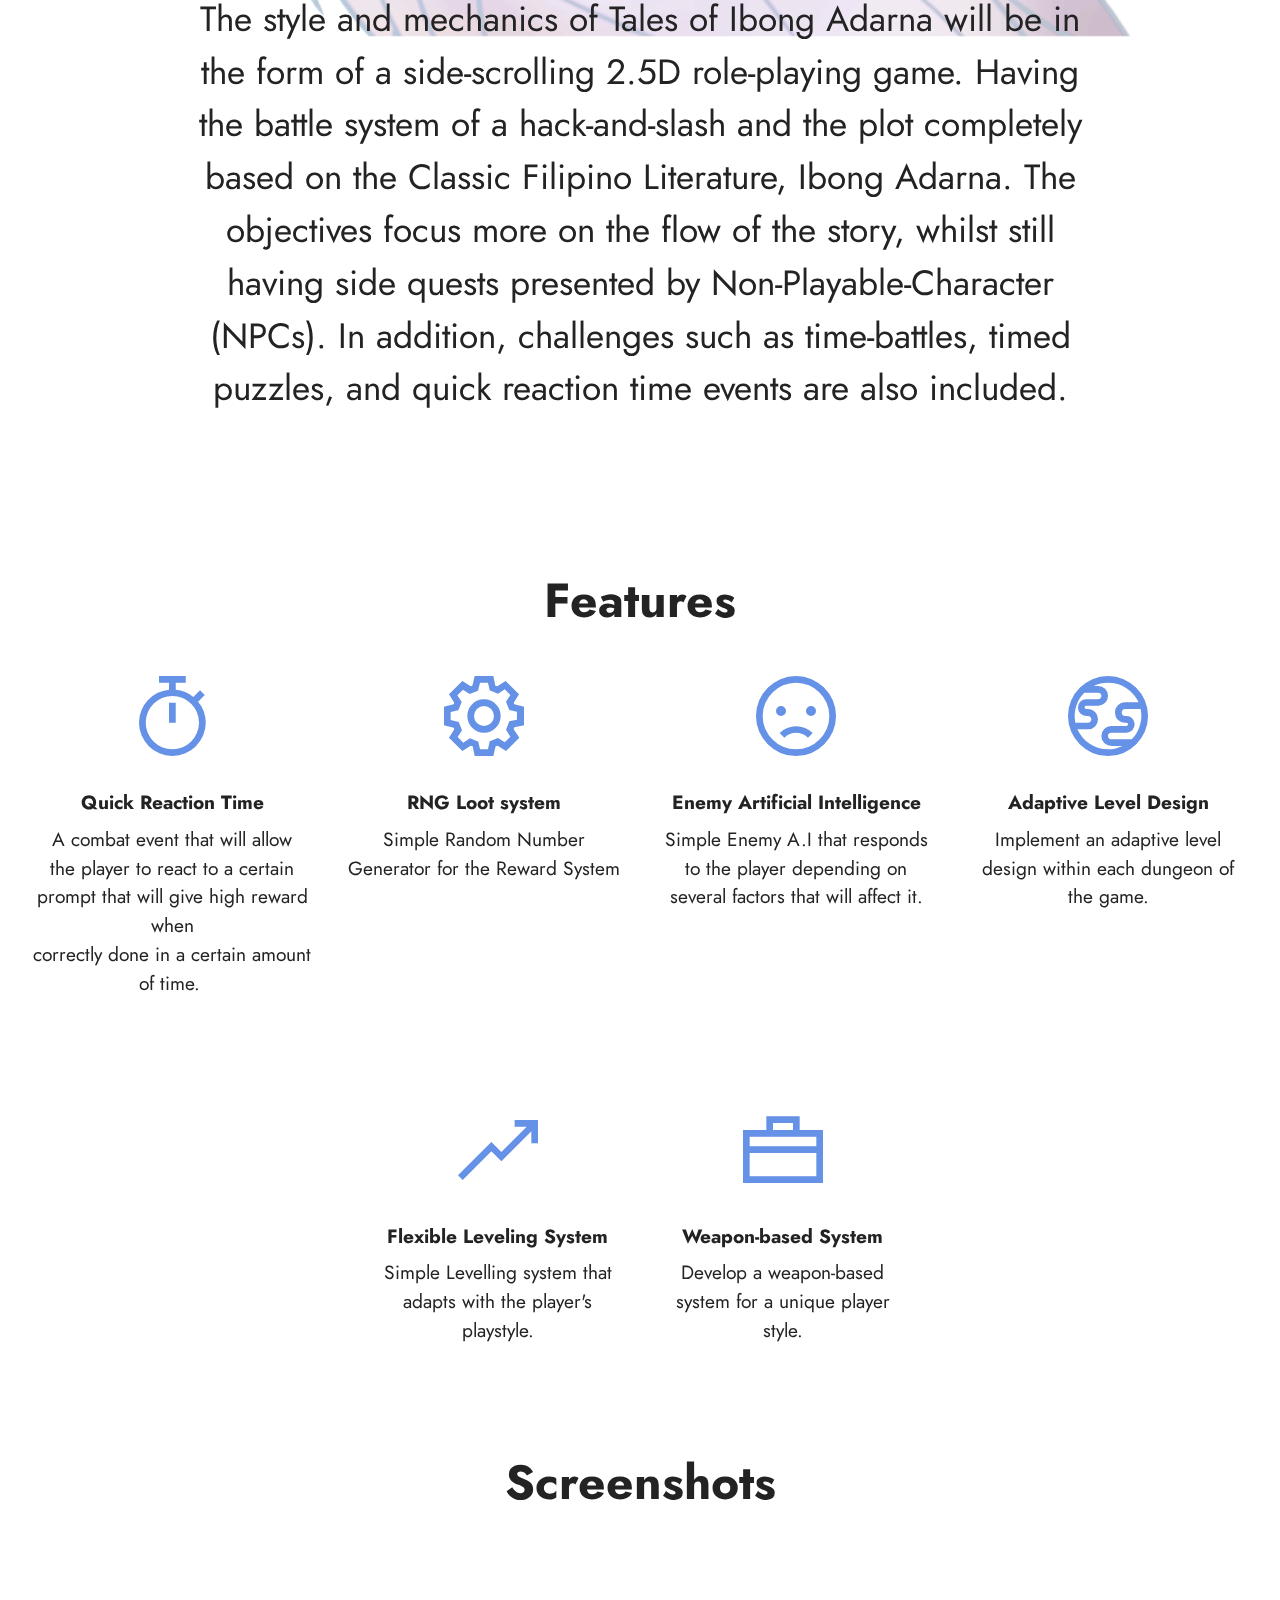
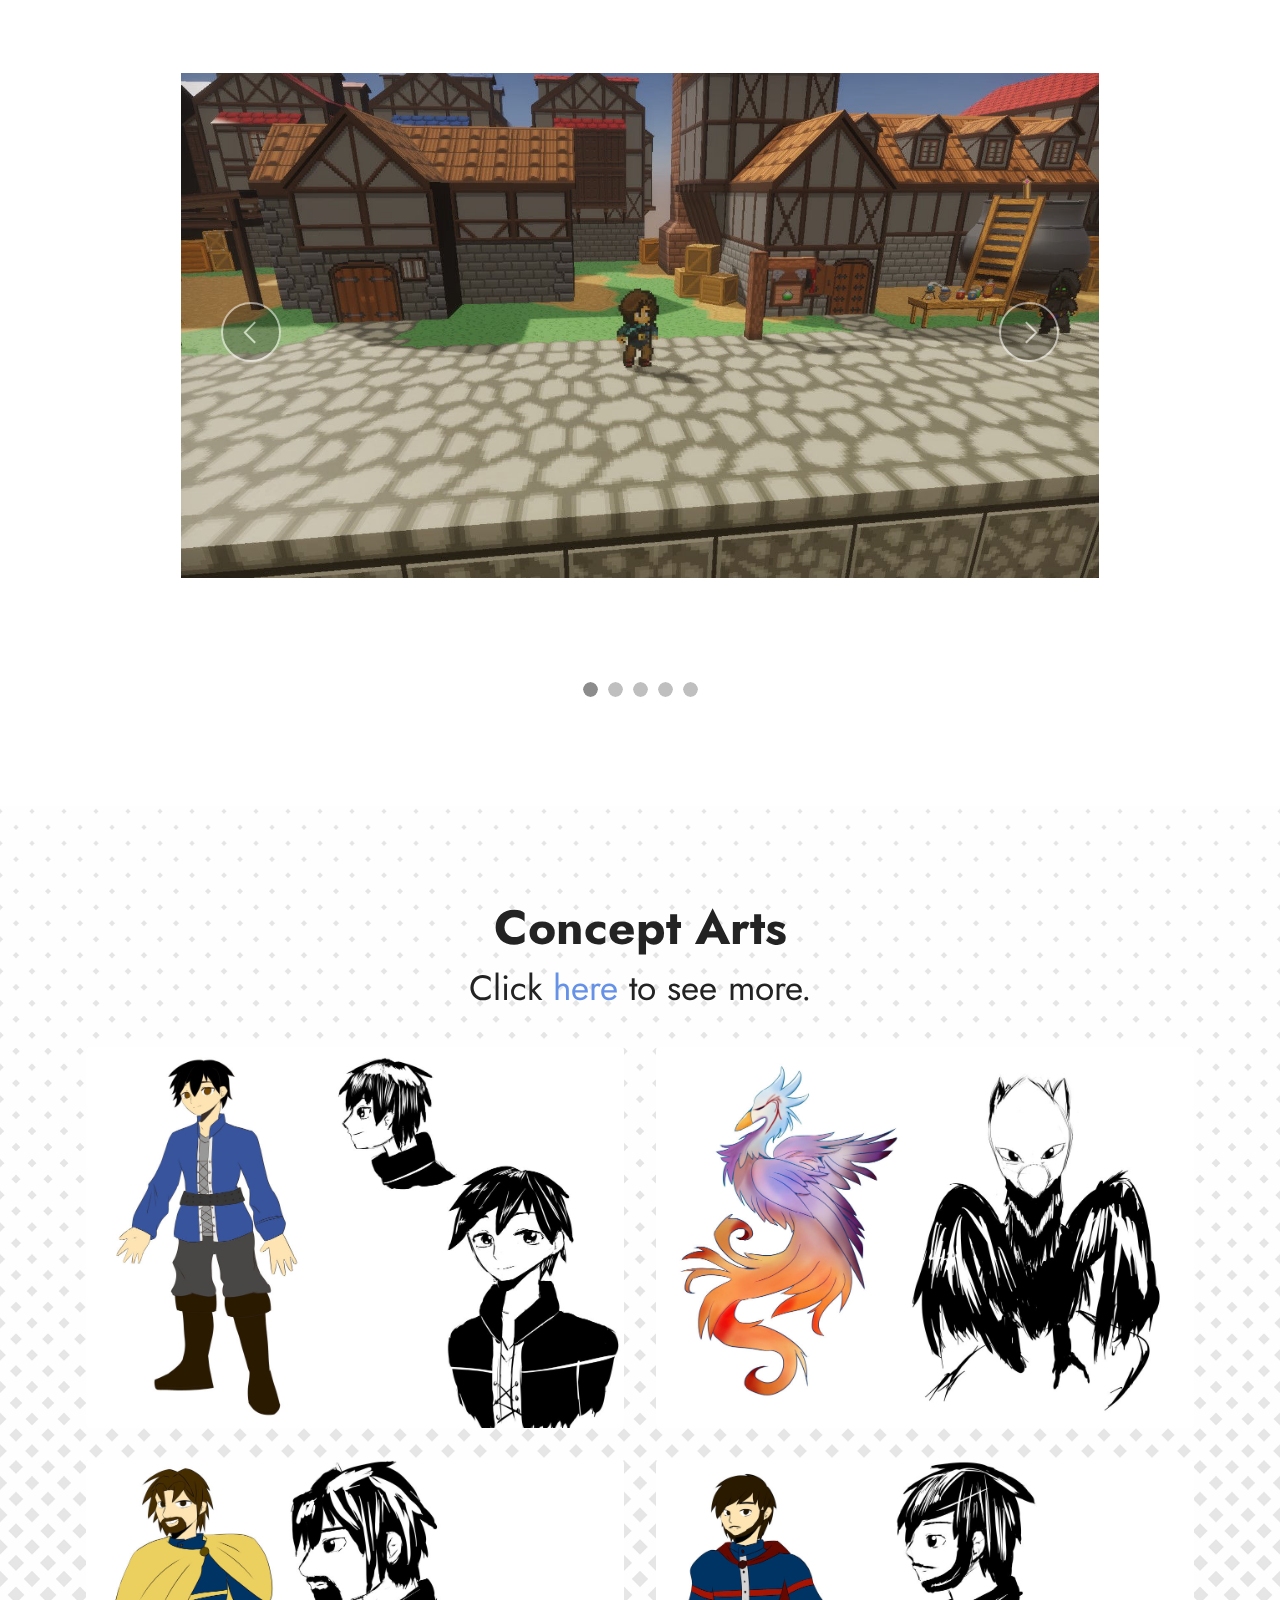
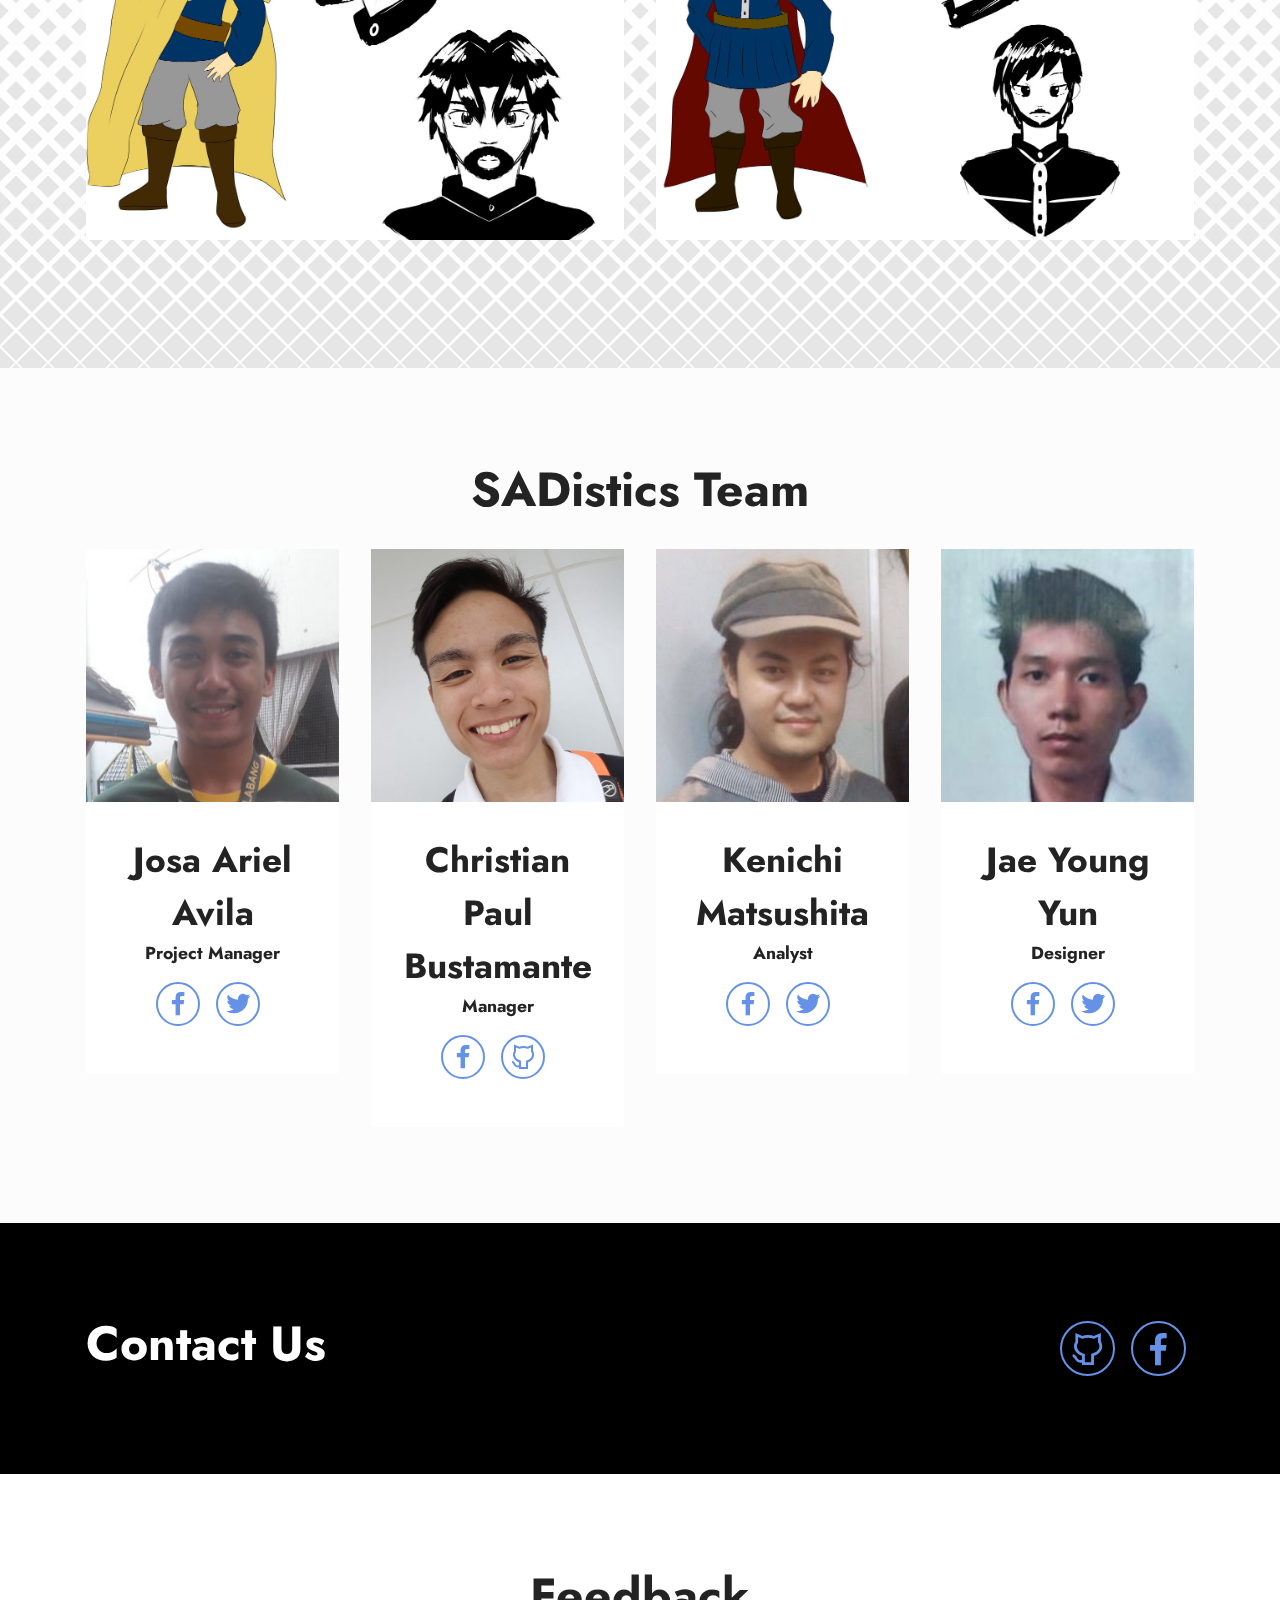
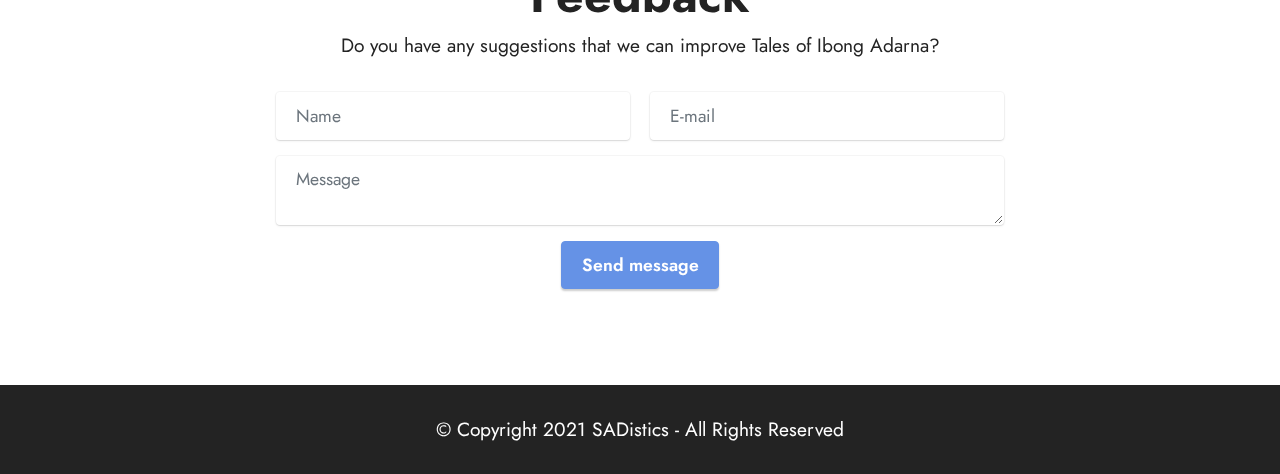
==== commit 64e5d687: "- Feedback Added" ====
--- a/index.html
+++ b/index.html
@@ -6,7 +6,7 @@
   <meta http-equiv="X-UA-Compatible" content="IE=edge">
   <meta name="generator" content="Mobirise v5.4.1, mobirise.com">
   <meta name="viewport" content="width=device-width, initial-scale=1, minimum-scale=1">
-  <link rel="shortcut icon" href="assets/images/Ibong Adarna-modified.png" type="image/x-icon">
+  <link rel="shortcut icon" href="assets/images/ibong-adarna-modified-128x128.png" type="image/x-icon">
   <meta name="description" content="">
   
   
@@ -47,7 +47,7 @@
             </button>
             <div class="collapse navbar-collapse" id="navbarSupportedContent">
                 <ul class="navbar-nav nav-dropdown" data-app-modern-menu="true"><li class="nav-item"><a class="nav-link link text-white text-primary display-4" href="index.html">Home</a></li>
-                    <li class="nav-item"><a class="nav-link link text-white text-primary display-4" href="index.html#content4-m">About Game</a></li><li class="nav-item"><a class="nav-link link text-white text-primary display-4" href="Characters.html">Characters</a></li><li class="nav-item"><a class="nav-link link text-white text-primary display-4" href="Concept Art.html">Concept Arts</a></li><li class="nav-item"><a class="nav-link link text-white text-primary display-4" href="index.html#contacts4-r">Contact Us</a></li></ul>
+                    <li class="nav-item"><a class="nav-link link text-white text-primary display-4" href="index.html#content4-m">About Game</a></li><li class="nav-item"><a class="nav-link link text-white text-primary display-4" href="Characters.html">Characters</a></li><li class="nav-item"><a class="nav-link link text-white text-primary display-4" href="Concept Art.html">Concept Arts</a></li><li class="nav-item"><a class="nav-link link text-white text-primary display-4" href="index.html#contacts4-r">Contact Us</a></li><li class="nav-item"><a class="nav-link link text-white text-primary display-4" href="index.html#form5-17">Feedback</a></li></ul>
                 
                 <div class="navbar-buttons mbr-section-btn"><a class="btn btn-primary display-4" href="https://gamejolt.com/games/TOIA/654163">Download on GameJolt</a></div>
             </div>
@@ -123,8 +123,8 @@
                         <div class="iconfont-wrapper">
                             <span class="mbr-iconfont mobi-mbri-setting mobi-mbri"></span>
                         </div>
-                        <h5 class="card-title mbr-fonts-style display-7"><strong>Random Number Generator</strong></h5>
-                        <p class="card-text mbr-fonts-style display-7">Simple Random Number Generator for the Enemy Generation</p>
+                        <h5 class="card-title mbr-fonts-style display-7"><strong>RNG Loot system</strong></h5>
+                        <p class="card-text mbr-fonts-style display-7">Simple Random Number Generator for the Reward System</p>
                     </div>
                 </div>
             </div>
@@ -228,10 +228,10 @@
     <div class="container">
         <div class="row justify-content-center">
             <div class="col-12 col-md-10">
-                <div class="carousel slide carousel-fade" id="sNUNq3qj4C" data-ride="carousel" data-bs-ride="carousel" data-interval="5000" data-bs-interval="5000">
+                <div class="carousel slide carousel-fade" id="sQijr9vyG1" data-ride="carousel" data-bs-ride="carousel" data-interval="5000" data-bs-interval="5000">
                     
                     <ol class="carousel-indicators">
-                        <li data-slide-to="0" data-bs-slide-to="0" class="active" data-target="#sNUNq3qj4C" data-bs-target="#sNUNq3qj4C"></li><li data-slide-to="1" data-bs-slide-to="1" class="" data-target="#sNUNq3qj4C" data-bs-target="#sNUNq3qj4C"></li><li data-slide-to="2" data-bs-slide-to="2" class="" data-target="#sNUNq3qj4C" data-bs-target="#sNUNq3qj4C"></li><li data-slide-to="3" data-bs-slide-to="3" class="" data-target="#sNUNq3qj4C" data-bs-target="#sNUNq3qj4C"></li><li data-slide-to="4" data-bs-slide-to="4" class="" data-target="#sNUNq3qj4C" data-bs-target="#sNUNq3qj4C"></li>
+                        <li data-slide-to="0" data-bs-slide-to="0" class="active" data-target="#sQijr9vyG1" data-bs-target="#sQijr9vyG1"></li><li data-slide-to="1" data-bs-slide-to="1" class="" data-target="#sQijr9vyG1" data-bs-target="#sQijr9vyG1"></li><li data-slide-to="2" data-bs-slide-to="2" class="" data-target="#sQijr9vyG1" data-bs-target="#sQijr9vyG1"></li><li data-slide-to="3" data-bs-slide-to="3" class="" data-target="#sQijr9vyG1" data-bs-target="#sQijr9vyG1"></li><li data-slide-to="4" data-bs-slide-to="4" class="" data-target="#sQijr9vyG1" data-bs-target="#sQijr9vyG1"></li>
                         
                         
                     </ol>
@@ -265,11 +265,11 @@
                             </div>
                         </div>
                     </div>
-                    <a class="carousel-control carousel-control-prev" role="button" data-slide="prev" data-bs-slide="prev" href="#sNUNq3qj4C">
+                    <a class="carousel-control carousel-control-prev" role="button" data-slide="prev" data-bs-slide="prev" href="#sQijr9vyG1">
                         <span class="mobi-mbri mobi-mbri-arrow-prev" aria-hidden="true"></span>
                         <span class="sr-only visually-hidden">Previous</span>
                     </a>
-                    <a class="carousel-control carousel-control-next" role="button" data-slide="next" data-bs-slide="next" href="#sNUNq3qj4C">
+                    <a class="carousel-control carousel-control-next" role="button" data-slide="next" data-bs-slide="next" href="#sQijr9vyG1">
                         <span class="mobi-mbri mobi-mbri-arrow-next" aria-hidden="true"></span>
                         <span class="sr-only visually-hidden">Next</span>
                     </a>
@@ -382,7 +382,7 @@
                         <h5 class="mbr-section-title card-title mbr-fonts-style align-center m-0 display-5">
                             <strong>Christian Paul Bustamante</strong></h5>
                         <h6 class="mbr-role mbr-fonts-style align-center mb-3 display-4">
-                            <strong>Programmer</strong>
+                            <strong>Manager</strong>
                         </h6>
                         
                         <div class="social-row display-7">
@@ -414,7 +414,7 @@
                         <h5 class="mbr-section-title card-title mbr-fonts-style align-center m-0 display-5">
                             <strong>Kenichi Matsushita</strong></h5>
                         <h6 class="mbr-role mbr-fonts-style align-center mb-3 display-4">
-                            <strong>Level Designer</strong>
+                            <strong>Analyst</strong>
                         </h6>
                         
                         <div class="social-row display-7">
@@ -506,6 +506,45 @@
     
 </section>
 
+<section data-bs-version="5.1" class="form5 cid-sQihdS2nS7" id="form5-17">
+    
+    
+    <div class="container">
+        <div class="mbr-section-head">
+            <h3 class="mbr-section-title mbr-fonts-style align-center mb-0 display-2">
+                <strong>Feedback</strong></h3>
+            <h4 class="mbr-section-subtitle mbr-fonts-style align-center mb-0 mt-2 display-7">Do you have any suggestions that we can improve Tales of Ibong Adarna?</h4>
+        </div>
+        <div class="row justify-content-center mt-4">
+            <div class="col-lg-8 mx-auto mbr-form" data-form-type="formoid">
+                <form action="https://mobirise.eu/" method="POST" class="mbr-form form-with-styler" data-form-title="Form Name"><input type="hidden" name="email" data-form-email="true" value="SttynoW6kFjkRqushRc+smLz4NTYxaO8rZ+sJgvqIkGDQlP0ZoGQlnajs8MSX7JyuRFGR3Ev2NerLVuINg1cTuXEaajhsyhaxwXxZUroaYt19aBWJsM3cIXWWo3s6yKQ">
+                    <div class="row">
+                        <div hidden="hidden" data-form-alert="" class="alert alert-success col-12">Thanks for filling out
+                            the form!</div>
+                        <div hidden="hidden" data-form-alert-danger="" class="alert alert-danger col-12">Oops...! some
+                            problem!</div>
+                    </div>
+                    <div class="dragArea row">
+                        <div class="col-md col-sm-12 form-group mb-3" data-for="name">
+                            <input type="text" name="name" placeholder="Name" data-form-field="name" class="form-control" value="" id="name-form5-17">
+                        </div>
+                        <div class="col-md col-sm-12 form-group mb-3" data-for="email">
+                            <input type="email" name="email" placeholder="E-mail" data-form-field="email" class="form-control" value="" id="email-form5-17">
+                        </div>
+                        
+                        <div class="col-12 form-group mb-3" data-for="textarea">
+                            <textarea name="textarea" placeholder="Message" data-form-field="textarea" class="form-control" id="textarea-form5-17"></textarea>
+                        </div>
+                        <div class="col-lg-12 col-md-12 col-sm-12 align-center mbr-section-btn">
+                            <button type="submit" class="btn btn-primary display-4">Send message</button>
+                        </div>
+                    </div>
+                </form>
+            </div>
+        </div>
+    </div>
+</section>
+
 <section data-bs-version="5.1" class="footer7 cid-sMX9GdyUiE" once="footers" id="footer7-u">
 
     
@@ -521,7 +560,7 @@
             </div>
         </div>
     </div>
-</section><section style="background-color: #fff; font-family: -apple-system, BlinkMacSystemFont, 'Segoe UI', 'Roboto', 'Helvetica Neue', Arial, sans-serif; color:#aaa; font-size:0px; padding: 0; align-items: center; display: flex;"><a href="https://mobirise.site/a" style="flex: 1 1; height: 0rem; padding-left: 1rem;"></a><p style="flex: 0 0 auto; margin:0; padding-right:1rem;">Site was <a href="https://mobirise.site/g" style="color:#aaa;">built</a> with Mobirise</p></section><script src="assets/bootstrap/js/bootstrap.bundle.min.js"></script>  <script src="assets/parallax/jarallax.js"></script>  <script src="assets/smoothscroll/smooth-scroll.js"></script>  <script src="assets/ytplayer/index.js"></script>  <script src="assets/dropdown/js/navbar-dropdown.js"></script>  <script src="assets/sociallikes/social-likes.js"></script>  <script src="assets/theme/js/script.js"></script>  
+</section><section style="background-color: #fff; font-family: -apple-system, BlinkMacSystemFont, 'Segoe UI', 'Roboto', 'Helvetica Neue', Arial, sans-serif; color:#aaa; font-size:0px; padding: 0; align-items: center; display: flex;"><a href="https://mobirise.site/c" style="flex: 1 1; height: 0rem; padding-left: 0rem;"></a><p style="flex: 0 0 auto; margin:0; padding-right:0rem;">Site was <a href="https://mobirise.site/g" style="color:#aaa;">designed</a> with Mobirise</p></section><script src="assets/bootstrap/js/bootstrap.bundle.min.js"></script>  <script src="assets/parallax/jarallax.js"></script>  <script src="assets/smoothscroll/smooth-scroll.js"></script>  <script src="assets/ytplayer/index.js"></script>  <script src="assets/dropdown/js/navbar-dropdown.js"></script>  <script src="assets/sociallikes/social-likes.js"></script>  <script src="assets/theme/js/script.js"></script>  <script src="assets/formoid/formoid.min.js"></script>  
   
   
  <div id="scrollToTop" class="scrollToTop mbr-arrow-up"><a style="text-align: center;"><i class="mbr-arrow-up-icon mbr-arrow-up-icon-cm cm-icon cm-icon-smallarrow-up"></i></a></div>
--- a/assets/mobirise/css/mbr-additional.css
+++ b/assets/mobirise/css/mbr-additional.css
@@ -1414,6 +1414,27 @@
 }
 .cid-sMX4lebOwC P {
   color: #ffffff;
+}
+.cid-sQihdS2nS7 {
+  padding-top: 6rem;
+  padding-bottom: 6rem;
+  background-color: #ffffff;
+}
+.cid-sQihdS2nS7 .mbr-overlay {
+  background-color: #ffffff;
+  opacity: 0.4;
+}
+.cid-sQihdS2nS7 form .mbr-section-btn {
+  text-align: center;
+  width: 100%;
+}
+.cid-sQihdS2nS7 form .mbr-section-btn .btn {
+  display: inline-flex;
+}
+@media (max-width: 991px) {
+  .cid-sQihdS2nS7 form .mbr-section-btn .btn {
+    width: 100%;
+  }
 }
 .cid-sMX9GdyUiE {
   padding-top: 30px;
--- a/assets/mobirise/css/mbr-additional.css
+++ b/assets/mobirise/css/mbr-additional.css
@@ -1414,6 +1414,27 @@
 }
 .cid-sMX4lebOwC P {
   color: #ffffff;
+}
+.cid-sQihdS2nS7 {
+  padding-top: 6rem;
+  padding-bottom: 6rem;
+  background-color: #ffffff;
+}
+.cid-sQihdS2nS7 .mbr-overlay {
+  background-color: #ffffff;
+  opacity: 0.4;
+}
+.cid-sQihdS2nS7 form .mbr-section-btn {
+  text-align: center;
+  width: 100%;
+}
+.cid-sQihdS2nS7 form .mbr-section-btn .btn {
+  display: inline-flex;
+}
+@media (max-width: 991px) {
+  .cid-sQihdS2nS7 form .mbr-section-btn .btn {
+    width: 100%;
+  }
 }
 .cid-sMX9GdyUiE {
   padding-top: 30px;
